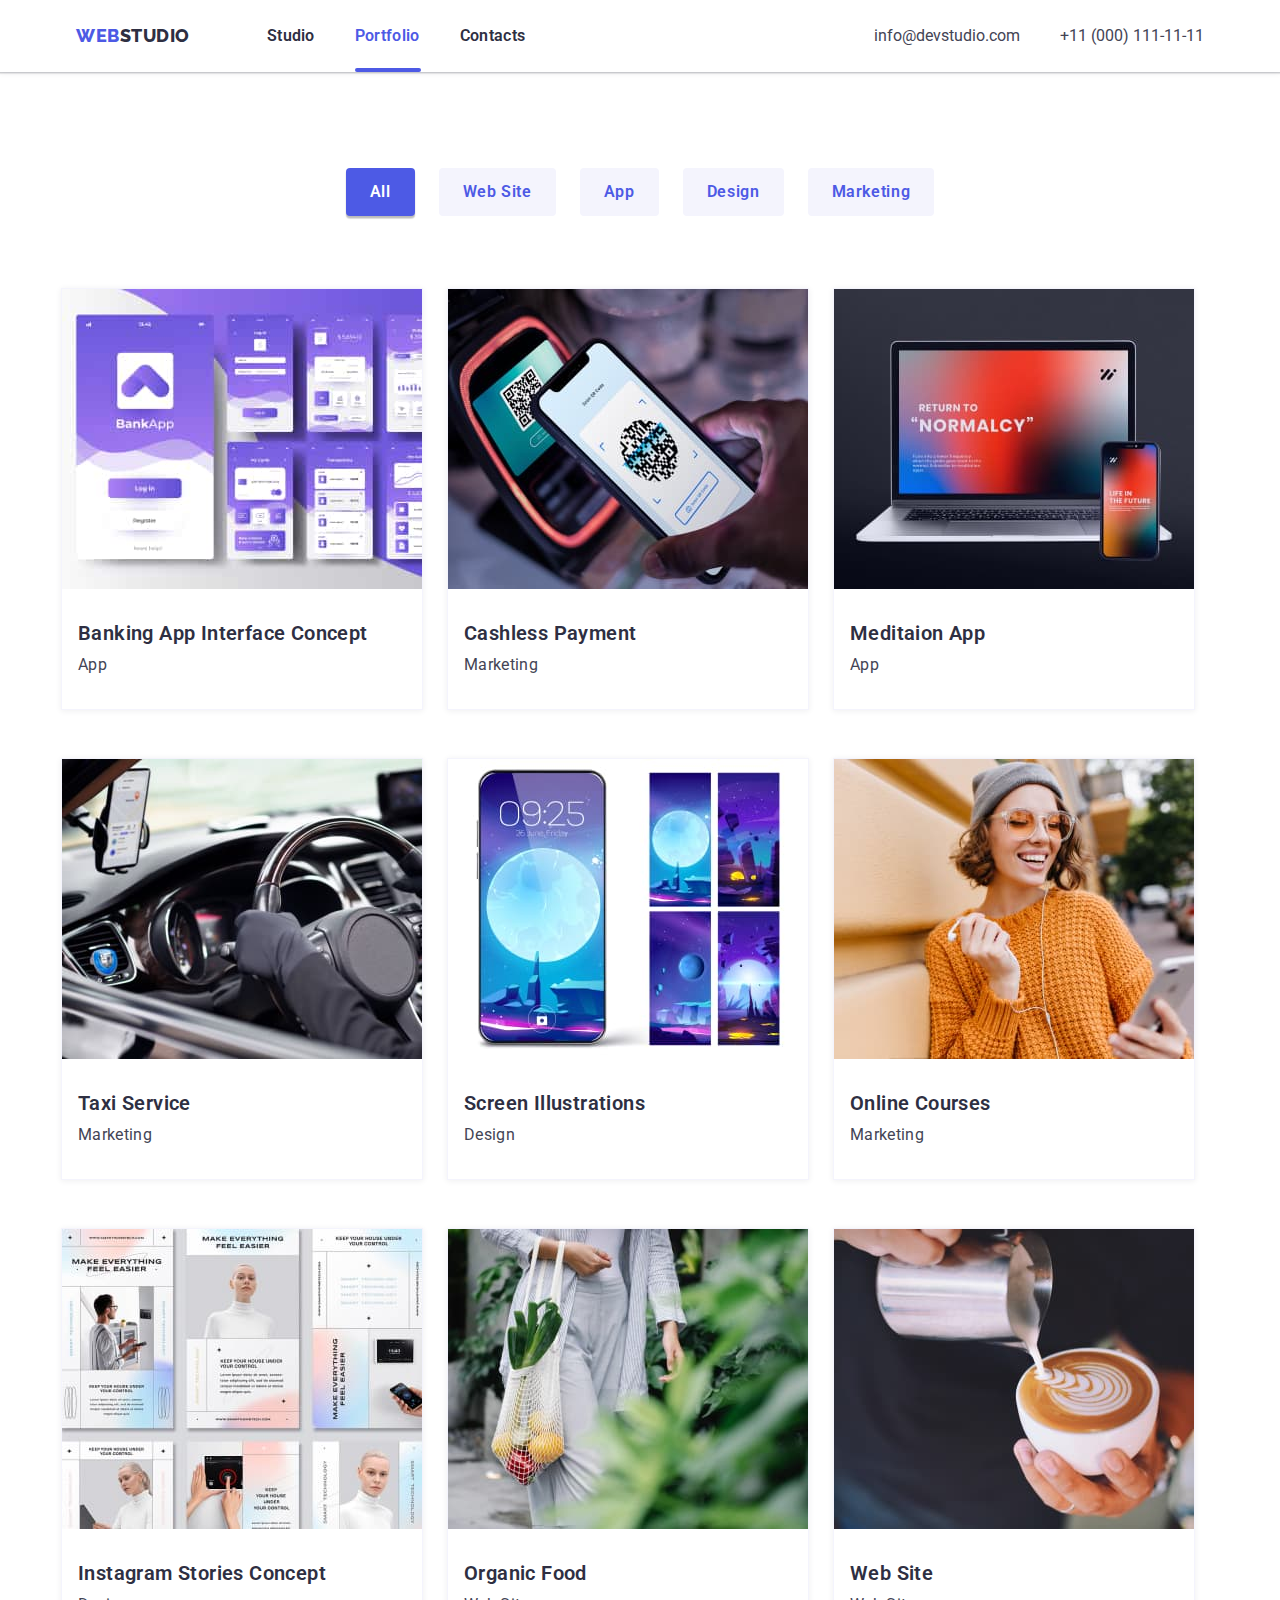
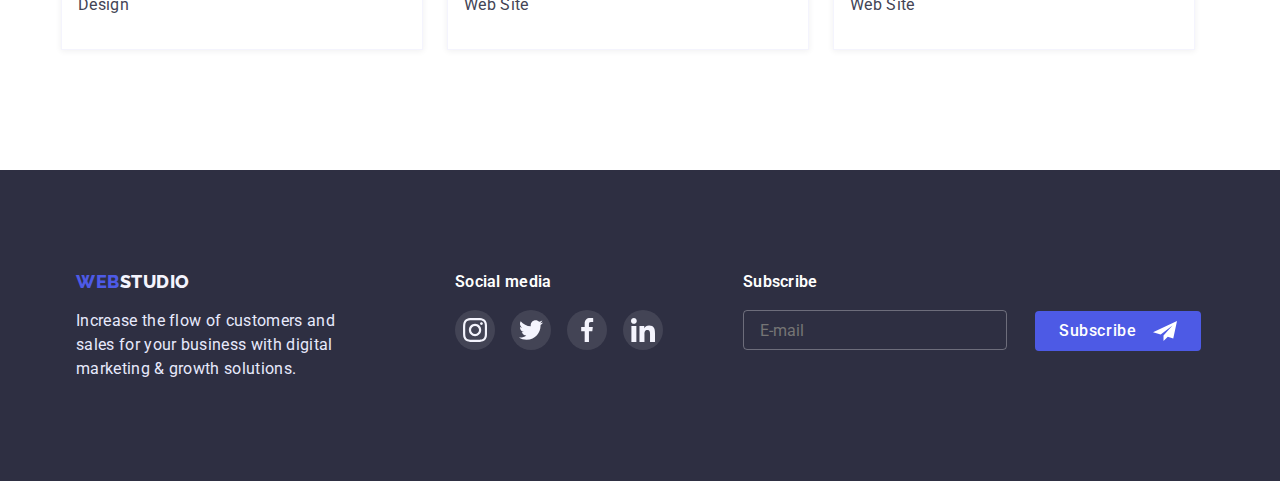
==== portfolio.html @ d57106dc "cloned hw-6" ====
<!DOCTYPE html>
<html lang="en">
    <meta charset="UTF-8">
    <meta http-equiv="X-UA-Compatible" content="IE=edge">
    <meta name="viewport" content="width=device-width, initial-scale=1.0">
    <title>Portfolio</title>
    <link rel="stylesheet" href="https://cdn.jsdelivr.net/npm/modern-normalize@1.1.0/modern-normalize.min.css">
    <link href="https://fonts.googleapis.com/css2?family=Raleway:wght@700&family=Roboto:wght@400;500;700;900&display=swap"
    rel="stylesheet">
    <link rel="stylesheet" href="./styles/styles.css">
</head>
<body>
    <!-- HEADER -->
    <header class="header-box">
        <div class="container page-header-container">
            <!-- logo and sections -->
            <nav class="nav-section">
                <a class="logo" href="./index.html">Web<span class="logo-studio-up">Studio</span></a>
                <ul class="nav-list">
                    <li class="nav-list-item"><a class="nav-list-item-link" href="./index.html">Studio</a></li>
                    <li class="nav-list-item"><a class="nav-list-item-link current underline-portfolio" href="./portfolio.html">Portfolio</a></li>
                    <li class="nav-list-item"><a class="nav-list-item-link" href="#">Contacts</a></li>
                </ul>
            </nav>
            <!-- contacts -->
            <ul class="contact-list">
                <li class="contact-item"><a class="contact-item-link" href="mailto:info@devstudio.com">info@devstudio.com</a></li>
                <li class="contact-item"><a class="contact-item-link" href="tel:+110001111111">+11 (000) 111-11-11</a></li>
            </ul>
        </div>
    </header>

    <main>
        <!-- Examples of photos -->
        <section class="gallery">
            <div class="container gallery-div">
                <h1 class="gallery-title" hidden>Gallery</h1>
                    <ul class="button-filters-list">
                        <li class="button-filters-list-item"><button class="button-filter button-filter-active" type="button">All</button></li>
                        <li class="button-filters-list-item"><button class="button-filter" type="button">Web Site</button></li>
                        <li class="button-filters-list-item"><button class="button-filter" type="button">App</button></li>
                        <li class="button-filters-list-item"><button class="button-filter" type="button">Design</button></li>
                        <li class="button-filters-list-item"><button class="button-filter" type="button">Marketing</button></li>
                    </ul>
                <ul class="gallery-list">
                    <li class="gallery-list-item">
                        <a href="#" class="gallery-list-item-link">
                            <div class="overlay-div">
                                <img src="./images/portfolio/img-1.jpg" width="360" alt="Banking App Interface Concept">
                                <div class="overlay">
                                    <p>
                                        14 Stylish and User-Friendly App Design Concepts · Task Manager App · Calorie Tracker App · Exotic Fruit Ecommerce App ·
                                        Cloud Storage App
                                    </p>
                                </div>
                            </div>
                            <div class="gallery-header-and-text">
                                <h2 class="gallery-list-title">Banking App Interface Concept</h2>
                                <p class="gallery-list-text">App</p>
                            </div>
                        </a>
                    </li>
                    <li class="gallery-list-item">
                        <a href="#" class="gallery-list-item-link">
                            <div class="overlay-div">
                                <img src="./images/portfolio/img-2.jpg" width="360" alt="Cashless Payment">
                                <div class="overlay">>
                                    <p>
                                        14 Stylish and User-Friendly App Design Concepts · Task Manager App · Calorie Tracker App · Exotic Fruit Ecommerce
                                        App ·
                                        Cloud Storage App
                                    </p>
                                </div>
                            </div>
                            <div class="gallery-header-and-text">
                                <h2 class="gallery-list-title">Cashless Payment</h2>
                                <p class="gallery-list-text">Marketing</p>
                            </div>
                        </a>
                    </li>
                    <li class="gallery-list-item">
                        <a href="#" class="gallery-list-item-link">
                            <div class="overlay-div">
                                <img src="./images/portfolio/img-3.jpg" width="360" alt="Meditaion App">
                                <div class="overlay">
                                    <p>
                                        14 Stylish and User-Friendly App Design Concepts · Task Manager App · Calorie Tracker App · Exotic Fruit Ecommerce
                                        App ·
                                        Cloud Storage App
                                    </p>
                                </div>
                            </div>
                            <div class="gallery-header-and-text">
                                <h2 class="gallery-list-title">Meditaion App</h2>
                                <p class="gallery-list-text">App</p>
                            </div>
                        </a>
                    </li>
                    <li class="gallery-list-item">
                        <a href="#" class="gallery-list-item-link">
                            <div class="overlay-div">
                                <img src="./images/portfolio/img-4.jpg" width="360" alt="Taxi Service">
                                <div class="overlay">
                                    <p>
                                        14 Stylish and User-Friendly App Design Concepts · Task Manager App · Calorie Tracker App · Exotic Fruit Ecommerce
                                        App ·
                                        Cloud Storage App
                                    </p>
                                </div>
                            </div>
                            <div class="gallery-header-and-text">
                                <h2 class="gallery-list-title">Taxi Service</h2>
                                <p class="gallery-list-text">Marketing</p>
                            </div>
                        </a>
                    </li>
                    <li class="gallery-list-item">
                        <a href="#" class="gallery-list-item-link">
                            <div class="overlay-div">
                                <img src="./images/portfolio/img-5.jpg" width="360" alt="Screen Illustrations">
                                <div class="overlay">
                                    <p>
                                        14 Stylish and User-Friendly App Design Concepts · Task Manager App · Calorie Tracker App · Exotic Fruit Ecommerce
                                        App ·
                                        Cloud Storage App
                                    </p>
                                </div>
                            </div>
                            <div class="gallery-header-and-text">
                                <h2 class="gallery-list-title">Screen Illustrations</h2>
                                <p class="gallery-list-text">Design</p>
                            </div>
                        </a>
                    </li>
                    <li class="gallery-list-item">
                        <a href="#" class="gallery-list-item-link">
                            <div class="overlay-div">
                                <img src="./images/portfolio/img-6.jpg" width="360" alt="Online Courses">
                                <div class="overlay">
                                    <p>
                                        14 Stylish and User-Friendly App Design Concepts · Task Manager App · Calorie Tracker App · Exotic Fruit Ecommerce
                                        App ·
                                        Cloud Storage App
                                    </p>
                                </div>
                            </div>
                            <div class="gallery-header-and-text">
                                <h2 class="gallery-list-title">Online Courses</h2>
                                <p class="gallery-list-text">Marketing</p>
                            </div>
                        </a>
                    </li>
                    <li class="gallery-list-item">
                        <a href="#" class="gallery-list-item-link">
                            <div class="overlay-div">
                                <img src="./images/portfolio/img-7.jpg" width="360" alt="Instagram Stories Concept">
                                <div class="overlay">
                                    <p>
                                        14 Stylish and User-Friendly App Design Concepts · Task Manager App · Calorie Tracker App · Exotic Fruit Ecommerce
                                        App ·
                                        Cloud Storage App
                                    </p>
                                </div>
                            </div>
                            <div class="gallery-header-and-text">
                                <h2 class="gallery-list-title">Instagram Stories Concept</h2>
                                <p class="gallery-list-text">Design</p>
                            </div>
                        </a>
                    </li>
                    <li class="gallery-list-item">
                        <a href="#" class="gallery-list-item-link">
                            <div class="overlay-div">
                                <img src="./images/portfolio/img-8.jpg" width="360" alt="Organic Food">
                                <div class="overlay">
                                    <p>
                                        14 Stylish and User-Friendly App Design Concepts · Task Manager App · Calorie Tracker App · Exotic Fruit Ecommerce
                                        App ·
                                        Cloud Storage App
                                    </p>
                                </div>
                            </div>
                            <div class="gallery-header-and-text">
                                <h2 class="gallery-list-title">Organic Food</h2>
                                <p class="gallery-list-text">Web Site</p>
                            </div>
                        </a>
                    </li>
                    <li class="gallery-list-item">
                        <a href="#" class="gallery-list-item-link">
                            <div class="overlay-div">
                                <img src="./images/portfolio/img-9.jpg" width="360" height="300" alt="Fresh Coffee">
                                <div class="overlay">
                                    <p>
                                        14 Stylish and User-Friendly App Design Concepts · Task Manager App · Calorie Tracker App · Exotic Fruit Ecommerce
                                        App ·
                                        Cloud Storage App
                                    </p>
                                </div>
                            </div>
                            <div class="gallery-header-and-text">
                                <h2 class="gallery-list-title">Web Site</h2>
                                <p class="gallery-list-text">Web Site</p>
                            </div>
                        </a>
                    </li>
                </ul>
            </div>
        </section>
    </main>

    <!-- FOOTER -->
<footer class="footer">
    <div class="container footer-div">
        <div class="text-and-logo-div">
            <a class="logo" href="./index.html"><span class="logo-web">Web</span><span
                    class="logo-studio-down">Studio</span></a>
            <p class="footer-text">
                Increase the flow of customers and <br>
                sales for your business with digital <br>
                marketing & growth solutions.
            </p>
        </div>
        <div class="soc-media-div">
            <p class="soc-media-p">Social media</p>
            <ul class="soc-media-list">
                <li class="soc-media-list-item">
                    <a href="#" class="social-list-link-footer">
                        <svg class="social-icon-footer" width="24px" height="24px">
                            <use href="./images/svg/sprite-svg.svg#icon-instagram"></use>
                        </svg>
                    </a>
                </li>
                <li class="soc-media-list-item">
                    <a href="#" class="social-list-link-footer">
                        <svg class="social-icon-footer" width="24px" height="24px">
                            <use href="./images/svg/sprite-svg.svg#icon-twitter"></use>
                        </svg>
                    </a>
                </li>
                <li class="soc-media-list-item">
                    <a href="#" class="social-list-link-footer">
                        <svg class="social-icon-footer" width="24px" height="24px">
                            <use href="./images/svg/sprite-svg.svg#icon-facebook"></use>
                        </svg>
                    </a>
                </li>
                <li class="soc-media-list-item">
                    <a href="#" class="social-list-link-footer">
                        <svg class="social-icon-footer" width="24px" height="24px">>
                            <use href="./images/svg/sprite-svg.svg#icon-linkedin"></use>
                        </svg>
                    </a>
                </li>
            </ul>
        </div>
        <form class="subscribe-div">
            <label class="subscribe-label">
                <p class="subscribe-form-input-desc">Subscribe</p>
                <input 
                type="email" 
                class="subscribe-form-input" 
                name="subscribe-email" 
                required
                pattern="[a-z0-9._%+-]+@[a-z0-9.-]+\.[a-z]{2,4}$" 
                placeholder="E-mail">
            </label>
            <button type="submit" class="subscribe-form-submit">Subscribe
                <svg class="subsctibe-icon" width="24px" height="24px">
                    <use href="./images/svg/sprite-svg.svg#icon-subscribe"></use>
                </svg>
            </button>
        </form>
    </div>     
</footer>
<script src="./js/modal.js"></script>
</body>
</html>
---- styles/styles.css ----
/* GENERAL */
:root {
    --primary-brand-color: #4D5AE5;
    --shadow-headings-color: #2E2F42;
    --success-color: #31D0AA;
    --body-text-color: #434455;
    --helper-text-color: #8E8F99;
    --accent-color: #E7E9FC;
    --light-mode-color: #F4F4FD;
    --light-background-color: #FFFFFF;
    --hero-button-click: #404BBF;
    --modal-window-bg: #FCFCFC;
    --transition-dur-and-func: cubic-bezier(0.4, 0, 0.2, 1);
}
body {
    font-family: 'Roboto', sans-serif;
    color: var(--body-text-color);
    margin: 0;
}
                                        /* STYLES RESET */
h1, h2, h3, h4, h5, h6, p{
    margin-top: 0;
    margin-bottom: 0;
}
ul, ol {
    margin-top: 0;
    margin-bottom: 0;
    margin-left: 0;
    padding-inline-start: 0;
}
img{
    display:block;
    max-width: 100%;
}
button{
    cursor:pointer;
}
.container {
    width: 1158px;
    margin-left: auto;
    margin-right: auto;
    padding-left: 15px;
    padding-right: 15px;
}
                                            /* HEADER */
.logo, .nav-list-item-link, .contact-item-link {
    text-decoration: none;
}
.logo{
    font-family: 'Raleway', sans-serif;
    font-weight: 800;
    font-size: 18px;
    line-height: 1.3;
    letter-spacing: 0.03em;
    text-transform: uppercase;
    color: var(--primary-brand-color);
    margin-right: 77px;
    text-decoration: none;
    margin-right: 77px;
    }
.logo-studio-up {
    font-family: 'Raleway', sans-serif;
    font-weight: 800;
    font-size: 18px;
    line-height: 1.3;
    letter-spacing: 0.03em;
    color: var(--shadow-headings-color);
}
.nav-list-item-link {
    font-weight: 600;
    font-size: 16px;
    line-height: 1.5;
    letter-spacing: 0.02em;
    color: var(--shadow-headings-color);

    position: relative;

    transition: color 250ms var(--transition-dur-and-func);
}
.contact-item-link {
    font-size: 16px;
    line-height: 1.5;
    color: var(--body-text-color);
    text-decoration: none;

    transition: color 250ms var(--transition-dur-and-func);
}
.nav-list, .contact-list, .button-filters-list, .gallery-list, .principles-section-list, .what-we-are-doing-list, .our-team-list {
    list-style: none;
}
.nav-list-item-link:hover, 
.nav-list-item-link:active, 
.nav-list-item-link:focus,
.contact-item-link:hover,
.contact-item-link:visited {
    color: var(--primary-brand-color);
}
.page-header-container {
    display: flex;
    align-items: center;
}
.header-box {
    box-shadow: 0px 2px 1px rgba(46, 47, 66, 0.08), 0px 1px 1px rgba(46, 47, 66, 0.16), 0px 1px 6px rgba(46, 47, 66, 0.08);
}
.nav-section,.nav-list,.contact-list {
    display: flex;
    align-items: center;
}
.contact-list {
    margin-left: auto;
}
.nav-list-item:not(:last-child),
.contact-item:not(:last-child) {
    margin-right: 40px;
}
.nav-list-item-link, .contact-item-link {
    display: block;
    padding-top: 24px;
    padding-bottom: 24px;
}
.current{
    color: var(--primary-brand-color);
}
.underline-portfolio::after{
    content: '';
    display: block;
    width: 66px;
    height: 4px;
    border-radius: 2px;
    background-color: var(--primary-brand-color); 
    
    bottom: 0;
    left: 0;
    position: absolute;
}
.underline-studio::after{
    content: '';
    display: block;
    width: 48px;
    height: 4px;
    border-radius: 2px;
    background-color: var(--primary-brand-color); 
    
    position: absolute;
    bottom: 0;
    left: 0;
}

                                        /* BUTTON-FILTERS */
.button-filter {
    font-family: inherit;
    font-weight: 600;
    font-size: 16px;
    line-height: 1.5;
    letter-spacing: 0.04em;
    color: var(--primary-brand-color);
    background-color: var(--light-mode-color);
    border: none;
    border-radius: 4px;
    padding: 12px 24px;

    transition: background-color 250ms var(--transition-dur-and-func), color 250ms var(--transition-dur-and-func), 
    border 250ms var(--transition-dur-and-func), box-shadow 250ms var(--transition-dur-and-func);
}
.button-filter:hover, .button-filter:focus, .button-filter-active {
    background-color: var(--primary-brand-color);
    color: var(--light-background-color);
    border: none;
    box-shadow: 0px 3px 1px rgba(0, 0, 0, 0.1), 0px 2px 1px rgba(0, 0, 0, 0.08), 0px 2px 2px rgba(0, 0, 0, 0.12);
}
.hero-button:hover,
.subscribe-form-submit:hover {
    background: var(--primary-brand-color);
    box-shadow: 0px 1px 6px rgba(46, 47, 66, 0.08), 0px 1px 1px rgba(46, 47, 66, 0.16), 0px 2px 1px rgba(46, 47, 66, 0.08);
}
.hero-button:active,
.subscribe-form-submit:active {
    background: var(--hero-button-click);
    box-shadow: 0px 4px 4px rgba(0, 0, 0, 0.15);

}
.hero-button{
    font-family: inherit;
    padding: 16px 32px;
    background: var(--primary-brand-color);
    box-shadow: 0px 4px 4px rgba(0, 0, 0, 0.15);
    border-radius: 4px;
    border: none;

    font-weight: 600;
    font-size: 16px;
    line-height: 1.18;
    letter-spacing: 0.04em;
    color: var(--light-background-color);
    transition: box-shadow 250ms var(--transition-dur-and-func), background-color 250ms var(--transition-dur-and-func);
   }
                                            /* HERO */
.hero-section-title {    
    font-weight: 600;
    font-size: 56px;
    line-height: 1.07;
    letter-spacing: 0.02em;
    color: var(--light-background-color);
    margin-bottom: 48px;
}
.hero-section{
    height: 603px;
    text-align: center;
    padding-top: 192px;
    padding-bottom: 192px;
 }
 .background{
    margin-left: auto;
    margin-right: auto;
    height: 600px;
    max-width: 1440px;
    background-image: linear-gradient(rgba(46, 47, 66, 0.7),rgba(46, 47, 66, 0.7)), url("../images/hero/hero.jpg");
    background-repeat: no-repeat;
    background-position: center;
    background-size: contain;
 }
.hero-section-div{
    display: flex;
    flex-direction: column;
    align-items: center;
    justify-items: center;
}

                                            /* PRINCIPLES */
.principles-section-list-item-header {
    font-weight: 600;
    font-size: 20px;
    line-height: 1.2;
    letter-spacing: 0.02em;
    color: var(--shadow-headings-color);
}
.principles-section-list-item-text {
    font-size: 16px;
    line-height: 1.5;
    letter-spacing: 0.02em;
    color: var(--body-text-color);
}
.principles-section-list{
    display: flex;
}
.principles-section-list-item{
    width: calc((100% - 24px * 3) / 4);
}
.principles-section-list-item:not(:last-child){
    margin-right: 24px;
}
.principles{
    padding-top: 120px;
    padding-bottom: 120px;
}
.principles-section-list-item-header{
    margin: 8px 0px;
}
.principle-icon-div{
    height: 112px;
    display: flex;
    justify-content: center;
    align-items: center;
    background-color: var(--light-mode-color);
    border-radius: 4px;
}
                                        /* WHAT WE ARE DOING */
.what-we-are-doing-header, .our-team-header, .customers-header {
    font-weight: 600;
    font-size: 36px;
    line-height: 1.1;
    letter-spacing: 0.02em;
    color: var(--shadow-headings-color);
    margin-bottom: 72px;
    text-align: center;
}
.what-we-are-doing{
    padding-bottom: 120px;
}
.what-we-are-doing-div {
    display: flex;
    flex-direction: column;
    align-items: center;
    justify-items: center;
}
.what-we-are-doing-list{
    display: flex;
}
.img-doing-item:not(:last-child){
    margin-right: 24px;
}
.img-doing-item{
    width: calc((100% - 24px * 2) / 3);
}
                                                /* OUR TEAM */
.our-team-list-item-header{
    font-weight: 600;
    font-size: 20px;
    line-height: 1.2;
    letter-spacing: 0.02em;
    color: var(--shadow-headings-color);
    text-align: center;
}
.our-team-list-item-text{
    font-size: 16px;
    line-height: 1.5;
    letter-spacing: 0.02em;
    color: var(--body-text-color);
}
.our-team{
    background-color: var(--light-mode-color);
    padding-top: 120px;
    padding-bottom: 120px;
}
.our-team-list-item{
    background-color: var(--light-background-color);
    box-shadow: 0px 1px 6px rgba(46, 47, 66, 0.08), 0px 1px 1px rgba(46, 47, 66, 0.16), 0px 2px 1px rgba(46, 47, 66, 0.08);
    border-radius: 0px 0px 4px 4px;
}
.our-team-list-item{
    width: calc((100% - 24px * 3) / 4);
}

.our-team-list-item-header-and-text{
    padding: 32px 16px;
}

.our-team-list-item:not(:last-child){
    margin-right: 24px;
}
.our-team-header{
    text-align: center;
}
.our-team-list{
    display: flex;
    align-items: center;
    justify-items: center;
}
.our-team-list-item-text{
    margin-top: 8px;
    text-align: center;
}
.social-media-list{
    margin-top: 8px;
    display: flex;
    list-style-type:none;
}
.social-list-link{
   text-decoration:none;
   
}
.social-media-list-item:not(:last-child){
    margin-right: 24px;
}
.social-list-link{
    display: flex;
    justify-content: center;
    align-items: center;
    width: 40px;
    height: 40px;
    border-radius: 50%;
    background-color: var(--primary-brand-color);
}
.social-icon{
    fill: var(--light-mode-color);
}

                                        /* GALLERY */
.gallery-list-title{
    font-weight: 600;
    font-size: 20px;
    line-height: 1.2;
    letter-spacing: 0.02em;
    color: var(--shadow-headings-color);
}
.gallery-title{
    text-align: center;
}
.gallery-list-text{
    font-size: 16px;
    line-height: 1.5;
    letter-spacing: 0.02em;
    color: var(--body-text-color);
    margin-top: 8px;
}
.button-filters-list{
    display: flex;
    justify-content:center;
    margin-bottom: 72px;
}
.button-filters-list-item:not(:last-child){
    margin-right: 24px;
}
.gallery-list-item{
    margin-bottom: 48px;
    margin-right: 24px;
    border: 0.5px solid var(--light-mode-color);
    box-shadow: 0px 1px 6px rgba(46, 47, 66, 0.08);

    transition: border 250ms var(--transition-dur-and-func), box-shadow 250ms var(--transition-dur-and-func),
     transform 250ms var(--transition-dur-and-func);
}
.gallery-list-item:hover, .gallery-list-item-link:hover, .gallery-list-item:focus {
    border: 0.5px solid var(--light-mode-color);
    box-shadow: 0px 1px 6px rgba(46, 47, 66, 0.08), 0px 1px 1px rgba(46, 47, 66, 0.16), 0px 2px 1px rgba(46, 47, 66, 0.08);
}
.gallery-list-item-link:hover .overlay{
    transform: translate(0, 0);
}
.gallery{
    padding-top: 96px;
    padding-bottom: 120px;
}
.gallery-div{
    padding-left: 0;
    padding-right: 0;
}

.gallery-list{
    display: flex;
    flex-wrap: wrap;    
    margin-right: -24px;
    margin-bottom: -48px;
}
.gallery-header-and-text{
    padding: 32px 16px;
}
.overlay-div{
    position: relative;
    overflow: hidden;
}
.overlay{
    font-size: 16px;
    line-height: 1.5;
    letter-spacing: 0.02em;

    color: var(--light-mode-color);
    background-color: var(--primary-brand-color);

    padding-top: 40px;
    padding-left: 32px;
    padding-right: 32px;
    width: 100%;
    height: 100%;

    position: absolute;
    left: 0;
    top: 0;

    overflow: auto;
    transform: translate(0, 100%);

    transition: transform 250ms var(--transition-dur-and-func);
}
.gallery-list-item-link{
    text-decoration: none;
}
                                    /* CUSTOMERS */
.customers-list{
    list-style-type: none;
    display: flex;
}
.customers-section{
    padding: 120px 0px;
}
.customers-list-link{
    display: flex;
    height: 88px;
    justify-content: center;
    align-items: center;
    border-radius: 4px; 
    border: 1px solid var(--helper-text-color);
    border-radius: 4px;

    transition: border 250ms var(--transition-dur-and-func);
}
.customers-list-item:not(:last-child){
    margin-right: 24px;
}
.customers-list-item{
    width: calc((100% - 120px) / 6);
}

.customers-list-link:hover>.customers-icon, .customers-list-link:focus>.customers-icon{
    fill: var(--primary-brand-color);
}
.customers-list-link:hover, .customers-list-link:focus{
    border: 1px solid var(--primary-brand-color);
}
.customers-icon{
    fill: var(--helper-text-color);
    width: 104px;
    height: 56px;
    /* padding: 16px 32px; */

    transition: fill 250ms var(--transition-dur-and-func)
}
                                        /* FOOTER */
.footer-text {
    font-size: 16px;
    line-height: 24px;
    letter-spacing: 0.02em;
    color: var(--accent-color);
    margin-top: 16px;
}
.footer {
    background-color: var(--shadow-headings-color);
    padding-top: 100px;
    padding-bottom: 100px;
}
.footer-div{
    display: flex;
}
.text-and-logo-div{
    margin-right: 120px;
}
.logo-studio-down{
    font-family: 'Raleway', sans-serif;
    font-weight: 800;
    font-size: 18px;
    line-height: 1.3;
    letter-spacing: 0.03em;
    color: var(--light-mode-color);
}
.soc-media-list{
    list-style-type: none;
    display: flex;
}
.soc-media-p{
    font-weight: 600;
    font-size: 16px;
    line-height: 1.5;
    letter-spacing: 0.02em;
    color: var(--light-background-color);
    margin-bottom: 16px;
}
.soc-media-list-item:not(:last-child){
    margin-right: 16px;
}
.social-icon-footer{
    fill: var(--light-mode-color);
}
.social-list-link-footer{
    display: flex;
    justify-content: center;
    align-items: center;
    width: 40px;
    height: 40px;
    border-radius: 50%;
    background: rgba(255, 255, 255, 0.1);

    transition: background-color 250ms var(--transition-dur-and-func);
}
.social-list-link-footer:hover, 
.social-list-link-footer:focus{
    background-color: var(--success-color);
}


                                    /* MODAL WINDOW */
.backdrop{
    position: fixed;
    z-index: 100;
    top: 0;
    left: 0;
    width: 100%;
    height: 100%;
    background-color: rgba(46, 47, 66, 0.4);

    transition: opacity 250ms var(--transition-dur-and-func), visibility 250ms var(--transition-dur-and-func);
}
.modal-window{
    width: 408px;
    height: 576px;
    background-color: var(--modal-window-bg);
    
    position: absolute;
    top: 50%;
    left: 50%;
    transform: translate(-50%,-50%);

    box-shadow: 0px 1px 1px rgba(0, 0, 0, 0.14), 0px 1px 3px rgba(0, 0, 0, 0.12), 0px 2px 1px rgba(0, 0, 0, 0.2);
    border-radius: 4px;

    padding: 70px 24px 24px 24px;
}
.modal-window-close-icon{
    width: 8px;
    height: 8px;
}
.modal-close-btn{
    background-color: var(--accent-color);
    border: 1px solid rgba(0, 0, 0, 0.1);
    width: 24px;
    height: 24px;
    padding: 0;
    border-radius: 50%;

    display: flex;
    justify-content: center;
    align-items: center;

    position: absolute;
    top: 24px;
    right: 24px;

    transition: fill 250ms var(--transition-dur-and-func),
                background-color 250ms var(--transition-dur-and-func);
}
.modal-close-btn:hover, .modal-close-btn:focus{
    fill: var(--light-background-color);
    background-color: var(--hero-button-click);
}
.backdrop.is-hidden{
    opacity: 0;
    visibility: hidden;
    pointer-events: none;
}
.modal-form {
    display: flex;
    flex-direction: column;
}
.modal-form-input {
    width: 100%;
    height: 40px;
    border: 1px solid rgba(33, 33, 33, 0.2);
    border-radius: 4px;
    background-color: var(--modal-window-bg);
    padding-left: 38px;

    transition: border-color 250ms var(--transition-dur-and-func);
}
.modal-form-input-decs {
    display: block;
    font-size: 12px;
    line-height: 1.33;
    letter-spacing: 0.04em;
    color: var(--helper-text-color);
    margin-bottom: 4px;
}

.modal-form-field {
    margin-bottom: 8px;
}

.modal-form-input-icon {
    display: block;
    width: 18px;
    height: 18px;

    transition: fill 250ms var(--transition-dur-and-func);

    position: absolute;
    top: 50%;
    left: 0;
    transform: translate(0, -50%);
    left: 16px;

    fill: var(--shadow-headings-color);
}

.modal-form-input-wrapper {
    position: relative;
    display: block;
}

.modal-form-input:focus,
.modal-form-message:focus,
.subscribe-form-input:focus {
    border-color: var(--primary-brand-color);
    outline: none;
}

.modal-form-input:focus+.modal-form-input-icon {
    fill: var(--primary-brand-color);
}

.modal-form-message {
    resize: none;
    width: 100%;
    height: 120px;
    padding: 8px 16px;
    border-radius: 4px;
    background-color: var(--modal-window-bg);

    transition: border-color 250ms var(--transition-dur-and-func);


    font-size: 12px;
    line-height: 1.33;
    letter-spacing: 0.04em;

    border: 1px solid rgba(33, 33, 33, 0.2);
}

.modal-form-message::placeholder {
    color: rgba(117, 117, 117, 0.5);
}

.modal-form-check-desc::before {
    display: block;
    content: '';
    height: 16px;
    width: 16px;
    border: 1.25px solid var(--shadow-headings-color);
    border-radius: 2px;
    cursor: pointer;
    margin-right: 8px;

    transition: background-color 250ms var(--transition-dur-and-func),
        border 250ms var(--transition-dur-and-func);
}

.modal-form-check:checked+.modal-form-check-desc::before {
    background-image: url("../images/svg/checkbox.svg");
    background-color: var(--hero-button-click);
    border: none;
    background-repeat: no-repeat;
    background-position: center;
}

.modal-form-check:focus+.modal-form-check-desc::before {
    border-color: var(--primary-brand-color);
    outline: none;
}

.visually-hidden {
    position: absolute;
    width: 1px;
    height: 1px;
    margin: -1px;
    padding: 0;
    overflow: hidden;
    border: 0;
    clip: rect(0 0 0 0);
}

.modal-form-check-desc {
    display: flex;
    align-items: center;
    font-size: 12px;
    line-height: 1.33;
    letter-spacing: 0.04em;
    margin-bottom: 24px;
}

.modal-form-submit {
    font-family: inherit;
    padding: 16px 32px;
    background: var(--primary-brand-color);
    box-shadow: 0px 4px 4px rgba(0, 0, 0, 0.15);
    border-radius: 4px;
    border: none;

    font-weight: 600;
    font-size: 16px;
    line-height: 1.18;
    letter-spacing: 0.04em;
    color: var(--light-background-color);
    align-self: center;
    transition: box-shadow 250ms var(--transition-dur-and-func), 
                background-color 250ms var(--transition-dur-and-func);
}

.modal-form-submit:hover,
.subscribe-form-submit:hover {
    background: var(--primary-brand-color);
    box-shadow: 0px 1px 6px rgba(46, 47, 66, 0.08), 0px 1px 1px rgba(46, 47, 66, 0.16), 0px 2px 1px rgba(46, 47, 66, 0.08);
}

.modal-form-submit:active,
.subscribe-form-submit:active {
    background: var(--hero-button-click);
    box-shadow: 0px 4px 4px rgba(0, 0, 0, 0.15);
}

.modal-form-text {
    font-weight: 500;
    font-size: 16px;
    line-height: 1.5;

    text-align: center;
    letter-spacing: 0.02em;
    color: var(--shadow-headings-color);

    margin-bottom: 16px;
}

.soc-media-div {
    margin-right: 80px;
}

.subscribe-form-input-desc {
    font-weight: 600;
    font-size: 16px;
    line-height: 1.5;
    letter-spacing: 0.02em;
    color: var(--light-background-color);
    margin-bottom: 16px;
}

.subscribe-form-input {
    height: 40px;
    width: 264px;
    background-color: transparent;
    padding-left: 16px;
    margin-right: 24px;

    border: 1px solid rgba(255, 255, 255, 0.3);
    border-radius: 4px;

    transition: border-color 250ms var(--transition-dur-and-func);
}

.subscribe-form-submit {
    font-family: inherit;
    padding: 8px 24px;

    background: var(--primary-brand-color);
    border-radius: 4px;
    border: none;

    font-weight: 500;
    font-size: 16px;
    line-height: 1.5;
    letter-spacing: 0.04em;

    color: var(--light-background-color);

    align-self: center;
    height: 40px;

    display: inline-flex;
    justify-content: center;
    align-items: center;
    right: 0;

    transition: box-shadow 250ms var(--transition-dur-and-func), 
                background-color 250ms var(--transition-dur-and-func);

} 
.subsctibe-icon{
   margin-left: 16px;
}
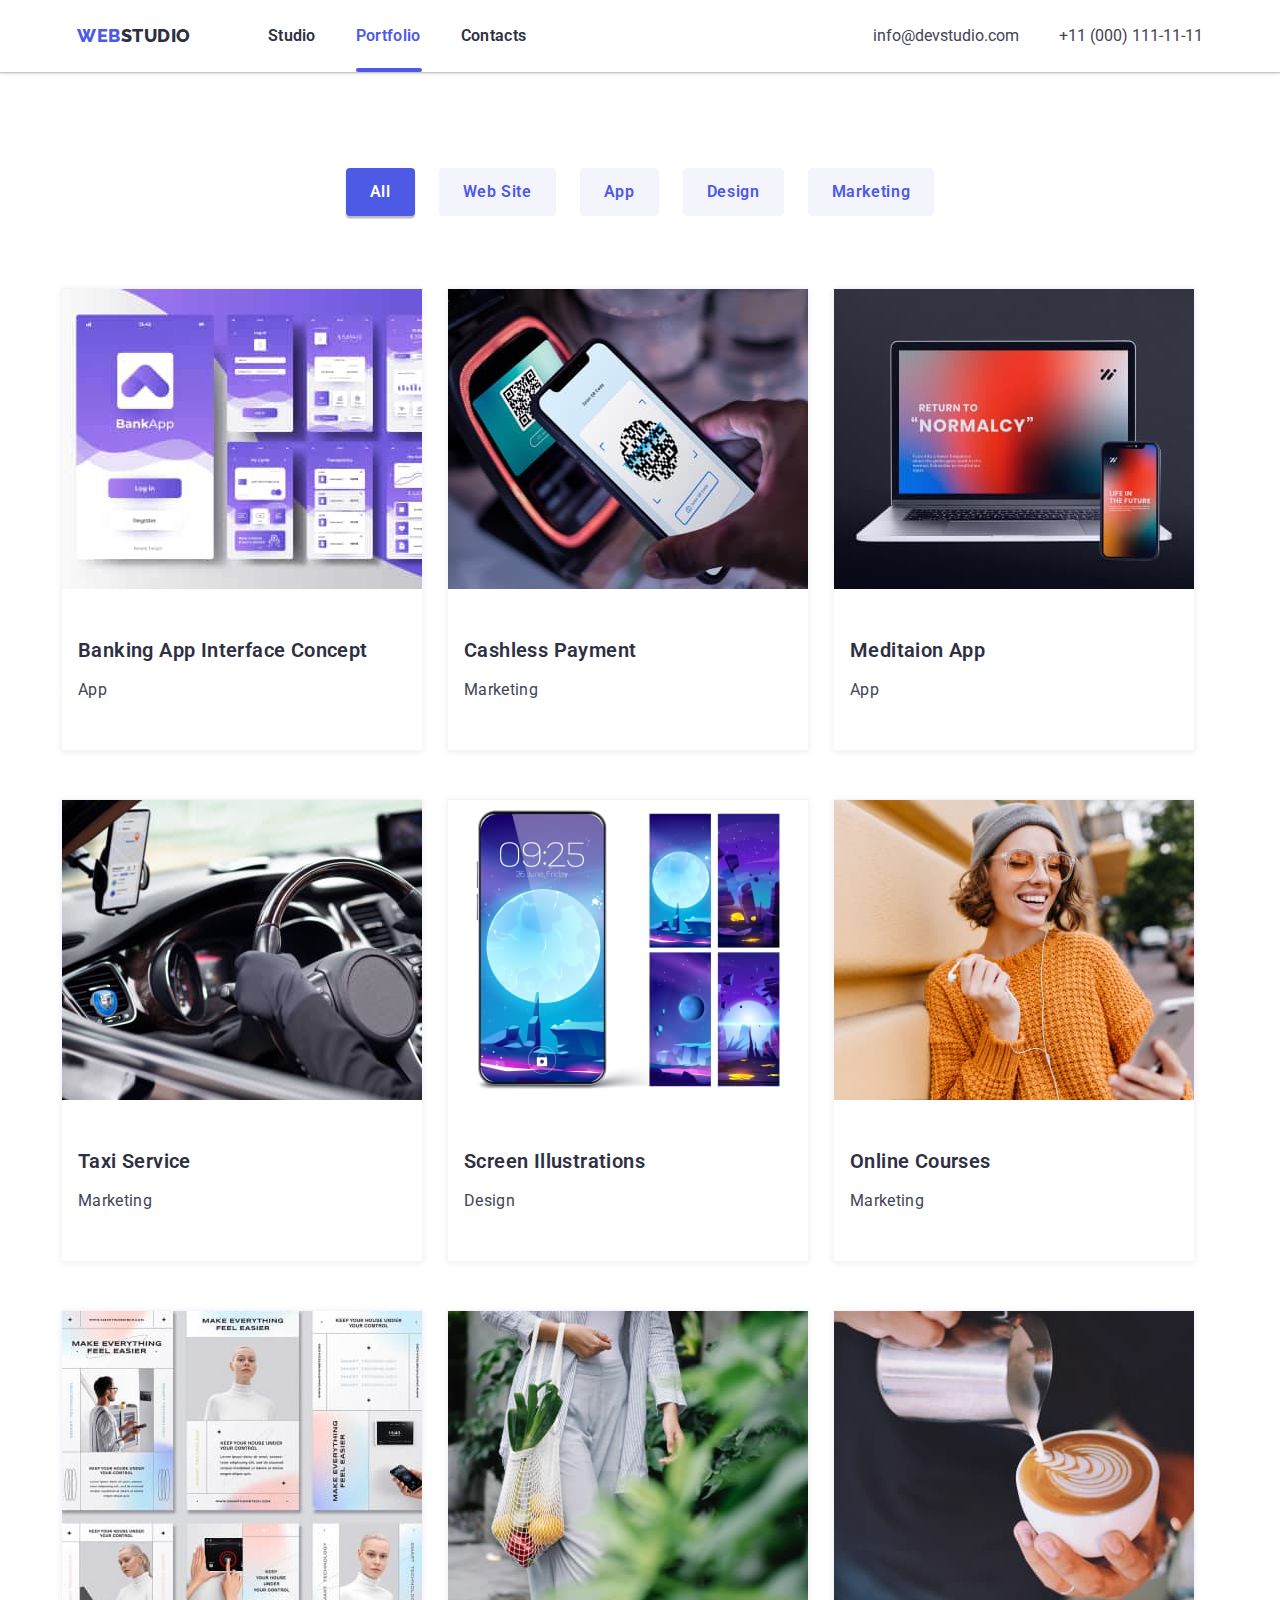
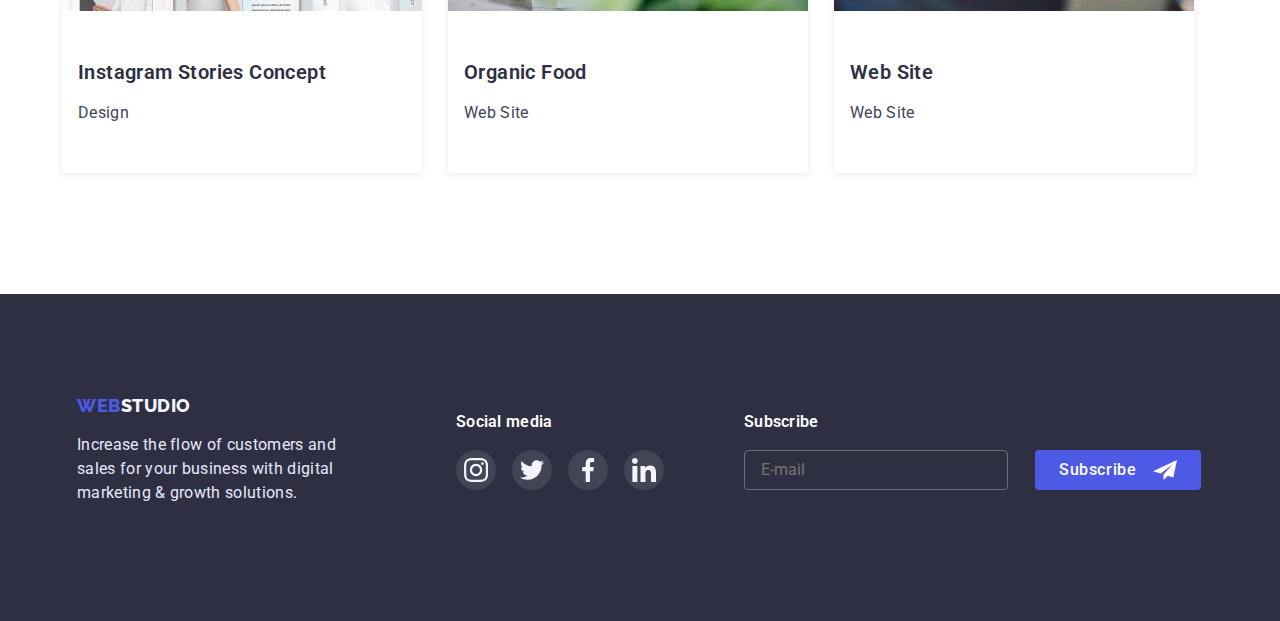
==== commit a08c6432: "remarks" ====
--- a/portfolio.html
+++ b/portfolio.html
@@ -223,7 +223,7 @@
         </div>
         <div class="soc-media-div">
             <p class="soc-media-p">Social media</p>
-            <ul class="soc-media-list">
+            <ul class="soc-media-list soc-media-list-desktop">
                 <li class="soc-media-list-item">
                     <a href="#" class="social-list-link-footer">
                         <svg class="social-icon-footer" width="24px" height="24px">
--- a/styles/styles.css
+++ b/styles/styles.css
@@ -16,7 +16,7 @@
     font-family: 'Roboto', sans-serif;
     color: var(--body-text-color);
     margin: 0;
-}
+} */
                                         /* STYLES RESET */
 h1, h2, h3, h4, h5, h6, p{
     margin-top: 0;
@@ -27,6 +27,7 @@
     margin-bottom: 0;
     margin-left: 0;
     padding-inline-start: 0;
+    list-style-type: none;
 }
 img{
     display:block;
@@ -35,12 +36,1836 @@
 button{
     cursor:pointer;
 }
+
+/* ДЛЯ МОБІЛЬНИХ */
 .container {
-    width: 1158px;
+    width: 428px;
+    padding-left: 16px;
+    padding-right: 16px;
     margin-left: auto;
     margin-right: auto;
-    padding-left: 15px;
-    padding-right: 15px;
+}
+@media screen and (min-width: 428px) and (max-width: 767px) {
+    .container {
+    width: 428px;
+}
+}
+/* ДЛЯ ПЛАНШЕТІВ */
+@media screen and (min-width: 768px) {
+    .container {
+    width: 768px;
+    padding-left: 16px;
+    padding-right: 16px;
+    margin-left: auto;
+    margin-right: auto;6
+    }
+}
+/* ДЛЯ ДЕСКТОПІВ */
+@media screen and (min-width: 1200px) {
+    .container {
+        width: 1158px;
+    }
+}
+.icon-burger{
+    width: 32px;
+    height: 22px;
+    fill: var(--shadow-headings-color);
+}
+
+
+
+/* MOBILE FIRST */
+
+@media screen and (max-width: 767px) {
+
+/* HEADER */
+.logo,
+.nav-list-item-link,
+.contact-item-link {
+    text-decoration: none;
+}
+
+.logo {
+    font-family: 'Raleway', sans-serif;
+    font-weight: 800;
+    font-size: 18px;
+    line-height: 1.3;
+    letter-spacing: 0.03em;
+    text-transform: uppercase;
+    color: var(--primary-brand-color);
+    margin-right: 77px;
+    text-decoration: none;
+    margin-right: 77px;
+}
+
+.logo-studio-up {
+    font-family: 'Raleway', sans-serif;
+    font-weight: 800;
+    font-size: 18px;
+    line-height: 1.3;
+    letter-spacing: 0.03em;
+    color: var(--shadow-headings-color);
+}
+
+.nav-list,
+.contact-list {
+    display: none;
+
+}
+
+.page-header-container {
+    display: flex;
+    align-items: center;
+    justify-content: space-between;
+
+    padding-top: 24px;
+    padding-bottom: 24px;
+}
+
+.icon-burger-btn {
+    background-color: transparent;
+    border: none;
+    padding: 0;
+    line-height: 0px;
+}
+
+.mobile-menu {
+    position: fixed;
+    width: 100%;
+    height: 100%;
+    background-color: var(--light-background-color);
+    top: 0;
+    left: 0;
+    z-index: 1000;
+
+    transform: opacity 250ms var(--transition-dur-and-func),
+        visibility 250ms var(--transition-dur-and-func);
+
+    opacity: 0;
+    visibility: hidden;
+    pointer-events: none;
+    overflow-y: scroll;
+}
+
+.mobile-menu.is-open {
+    opacity: 1;
+    visibility: visible;
+    pointer-events: auto;
+}
+
+.mobile-menu-close-btn {
+    background-color: var(--accent-color);
+    border: 1px solid rgba(0, 0, 0, 0.1);
+    width: 24px;
+    height: 24px;
+    padding: 0;
+    border-radius: 50%;
+
+    display: flex;
+    justify-content: center;
+    align-items: center;
+
+    position: absolute;
+    top: 40px;
+    right: 15px;
+
+    transition: fill 250ms var(--transition-dur-and-func),
+        background-color 250ms var(--transition-dur-and-func);
+}
+
+.mobile-menu-close-icon {
+    width: 8px;
+    height: 8px;
+}
+
+.mobile-menu-close-btn:hover,
+.mobile-menu-close-btn:focus {
+    fill: var(--light-background-color);
+    background-color: var(--hero-button-click);
+}
+
+.mobile-menu-container {
+    position: relative;
+    padding-top: 80px;
+    padding-left: 40px;
+    padding-bottom: 40px;
+}
+
+.nav-list-mobile {
+    list-style-type: none;
+    margin-top: 0;
+    margin-bottom: 284px;
+    margin-left: 0;
+    padding-inline-start: 0;
+    list-style-type: none;
+}
+
+.nav-list-item-mobile:not(:last-child) {
+    margin-bottom: 40px;
+}
+
+.nav-list-item-mobile-link {
+    font-weight: 700;
+    font-size: 16px;
+    line-height: 1.11;
+    letter-spacing: 0.02em;
+    color: var(--shadow-headings-color);
+    text-decoration: none;
+
+    transition: color 250ms var(--transition-dur-and-func);
+}
+
+.nav-list-item-mobile-link:hover,
+.nav-list-item-mobile-link:active,
+.nav-list-item-mobile-link:focus,
+.contact-item-mobile-phone-link:hover,
+.contact-item--mobile-phone-link:visited,
+.contact-item-mobile-email-link:hover,
+.contact-item--mobile-email-link:visited {
+    color: var(--primary-brand-color);
+}
+
+.contact-item-mobile-phone-link {
+    font-weight: 600;
+    font-size: 36px;
+    line-height: 1.11;
+    text-decoration: none;
+    letter-spacing: 0.02em;
+    color: var(--body-text-color);
+
+    transition: color 250ms var(--transition-dur-and-func);
+}
+
+.contact-item-mobile {
+    transition: color 250ms var(--transition-dur-and-func);
+}
+
+.contact-item-mobile:not(:last-child) {
+    margin-bottom: 40px;
+}
+
+.contact-item-mobile:hover,
+.contact-item-mobile:focus {
+    color: var(--primary-brand-color);
+}
+
+.contact-item-mobile-email-link {
+    font-weight: 500;
+    font-size: 20px;
+    line-height: 1.2;
+    letter-spacing: 0.02em;
+    text-decoration: none;
+    color: var(--body-text-color);
+
+    transition: color 250ms var(--transition-dur-and-func);
+}
+
+.social-list-link-mobile {
+    display: flex;
+    justify-content: center;
+    align-items: center;
+    width: 40px;
+    height: 40px;
+    border-radius: 50%;
+    background: var(--primary-brand-color);
+}
+
+.social-icon-mobile {
+    fill: var(--light-background-color);
+}
+
+.soc-media-list {
+    margin-top: 48px;
+    display: flex;
+}
+
+.soc-media-list-item-mobile:not(:last-child) {
+    margin-right: 56px;
+}
+
+/* HERO */
+ .background {
+     margin-left: auto;
+     margin-right: auto;
+     height: 432px;
+     max-width: 428px;
+     background-image: linear-gradient(rgba(46, 47, 66, 0.7), rgba(46, 47, 66, 0.7)), url("../images/hero/mobile/hero-mobile@1x.jpg");
+     background-repeat: no-repeat;
+     background-position: center;
+     background-size: cover;
+ }  
+
+@media screen and (min-device-pixel-ration:2) and (max-width: 767px),
+screen and (min-resolution: 192dpi) and (max-width: 767px),
+screen and (min-resolution: 2dppx) and (max-width: 767px) {
+    .background {
+        background-image: linear-gradient(rgba(46, 47, 66, 0.7), rgba(46, 47, 66, 0.7)), url("../images/hero/mobile/hero-mobile@2x.jpg");
+    }
+}
+.hero-section-title{
+    font-weight: 700;
+    font-size: 36px;
+    line-height: 1.11;
+    letter-spacing: 0.02em;
+    color: var(--light-background-color);
+    margin-bottom: ;
+
+}
+.hero-section-div {
+    display: flex;
+    flex-direction: column;
+    align-items: center;
+    justify-items: center;
+}
+
+.hero-button:hover,
+.subscribe-form-submit:hover {
+    background: var(--primary-brand-color);
+    box-shadow: 0px 1px 6px rgba(46, 47, 66, 0.08), 0px 1px 1px rgba(46, 47, 66, 0.16), 0px 2px 1px rgba(46, 47, 66, 0.08);
+}
+
+.hero-button:active,
+.subscribe-form-submit:active {
+    background: var(--hero-button-click);
+    box-shadow: 0px 4px 4px rgba(0, 0, 0, 0.15);
+}
+.hero-button {
+    font-family: inherit;
+    padding: 16px 32px;
+    background: var(--primary-brand-color);
+    box-shadow: 0px 4px 4px rgba(0, 0, 0, 0.15);
+    border-radius: 4px;
+    border: none;
+
+    font-weight: 500;
+    font-size: 16px;
+    line-height: 1.5;
+    letter-spacing: 0.04em;
+    color: var(--light-background-color);
+    transition: box-shadow 250ms var(--transition-dur-and-func), background-color 250ms var(--transition-dur-and-func);
+}
+.hero-section {
+    /* height: 432px;
+    text-align: center; */
+    /* padding-top: 112px;
+    padding-bottom: 112px; */
+
+    /* width: 428px;
+    margin-left: auto;
+    margin-right: auto; */
+}
+
+.hero-section-div{
+    padding-top: 112px;
+    padding-bottom: 112px;
+    text-align: center;
+}
+
+
+/* OUR PRINCIPLES */
+
+.principles-section-list-item-header {
+    font-weight: 700;
+    font-size: 36px;
+    line-height: 1.11;
+    letter-spacing: 0.02em;
+    color: var(--shadow-headings-color);
+    text-align: center;
+}
+
+.principles-section-list-item-text {
+    font-weight: 500;
+    font-size: 16px;
+    line-height: 1.5;
+    letter-spacing: 0.02em;
+    color: var(--body-text-color);
+}
+
+/* .principles-section-list {
+    display: flex;
+} */
+
+/* .principles-section-list-item {
+    width: calc((100% - 24px * 3) / 4);
+} */
+
+.principles-section-list-item:not(:last-child) {
+    margin-bottom: 72px;
+}
+
+.principles {
+    padding-top: 96px;
+    padding-bottom: 96px;
+}
+
+.principles-section-list-item-header {
+    margin: 8px 0px;
+}
+
+.principle-icon-div {
+    height: 624px;
+    display: block;
+    margin-left: auto;
+    margin-right: auto;
+    background-color: var(--light-mode-color);
+    border-radius: 4px;
+
+    visibility: hidden;
+    position: absolute;  
+}
+
+/* WHAT WE ARE DOING */
+.what-we-are-doing {
+    visibility: hidden;
+    position: absolute;
+
+}
+
+/* OUR TEAM */
+.our-team-header,
+.customers-header {
+    font-weight: 700;
+    font-size: 36px;
+    line-height: 1.11;
+    letter-spacing: 0.02em;
+    color: var(--shadow-headings-color);
+    margin-bottom: 72px;
+    text-align: center;
+}
+
+.our-team-list-item-header {
+    font-weight: 500;
+    font-size: 20px;
+    line-height: 1.2;
+    letter-spacing: 0.02em;
+    color: var(--shadow-headings-color);
+    text-align: center;
+    margin: 0;
+}
+
+.our-team-list-item-text {
+    font-size: 16px;
+    line-height: 1.5;
+    letter-spacing: 0.02em;
+    color: var(--body-text-color);
+}
+
+.our-team {
+    background-color: var(--light-mode-color);
+    padding-top: 96px;
+    padding-bottom: 128px;
+}
+
+.our-team-list-item {
+    background-color: var(--light-background-color);
+    box-shadow: 0px 1px 6px rgba(46, 47, 66, 0.08), 0px 1px 1px rgba(46, 47, 66, 0.16), 0px 2px 1px rgba(46, 47, 66, 0.08);
+    border-radius: 0px 0px 4px 4px;
+}
+
+.our-team-list-item {
+    max-width: 264px;
+    margin-left: auto;
+    margin-right: auto;
+}
+
+.our-team-list-item-header-and-text {
+    padding: 32px 16px;
+}
+
+.our-team-list-item:not(:last-child) {
+    margin-bottom: 72px;
+}
+
+.our-team-header {
+    text-align: center;
+}
+
+.our-team-list {
+    display: block;
+}
+
+.our-team-list-item-text {
+    margin-top: 8px;
+    margin-bottom: 0px;
+    text-align: center;
+}
+
+.social-media-list {
+    margin-top: 8px;
+    display: flex;
+    list-style-type: none;
+}
+
+.social-list-link {
+    text-decoration: none;
+
+}
+
+.social-media-list-item:not(:last-child) {
+    margin-right: 24px;
+}
+
+.social-list-link {
+    display: flex;
+    justify-content: center;
+    align-items: center;
+    width: 40px;
+    height: 40px;
+    border-radius: 50%;
+    background-color: var(--primary-brand-color);
+}
+
+.social-icon {
+    fill: var(--light-mode-color);
+}
+
+/* CUSTOMERS */
+
+.customers-list {
+    list-style-type: none;
+    display: flex;
+    flex-wrap: wrap;
+}
+
+.customers-section {
+    padding: 96px 0px;
+}
+
+.customers-list-link {
+    display: flex;
+    height: 88px;
+    justify-content: center;
+    align-items: center;
+    border-radius: 4px;
+    border: 1px solid var(--helper-text-color);
+    border-radius: 4px;
+    
+
+    transition: border 250ms var(--transition-dur-and-func);
+}
+
+.customers-list-item:not(:last-child) {
+    margin-bottom: 72px;
+}
+
+.customers-list-item:nth-child(2n+1){
+  margin-right: 16px;
+}
+
+.customers-list-item {
+    width: calc((100% - 16px) / 2);
+}
+
+.customers-list-link:hover>.customers-icon,
+.customers-list-link:focus>.customers-icon {
+    fill: var(--primary-brand-color);
+}
+
+.customers-list-link:hover,
+.customers-list-link:focus {
+    border: 1px solid var(--primary-brand-color);
+}
+
+.customers-icon {
+    fill: var(--helper-text-color);
+    width: 110px;
+    height: 56px;
+
+    transition: fill 250ms var(--transition-dur-and-func)
+}
+
+/* FOOTER */
+
+.footer {
+    background-color: var(--shadow-headings-color);
+    padding-top: 96px;
+    padding-bottom: 96px;
+}
+
+.text-and-logo-div, .soc-media-div {
+    width: 268px;
+    margin-left: auto;
+    margin-right: auto;
+    text-align: center;
+    margin-bottom: 72px;
+
+}
+
+.footer-text {
+    font-size: 16px;
+    line-height: 24px;
+    letter-spacing: 0.02em;
+    color: var(--accent-color);
+    margin-top: 16px;
+    text-align: left;
+}
+
+.logo-footer{
+    font-family: 'Raleway', sans-serif;
+    font-weight: 800;
+    font-size: 18px;
+    line-height: 1.3;
+    letter-spacing: 0.03em;
+    text-transform: uppercase;
+    color: var(--primary-brand-color);
+    text-decoration: none;
+    
+}
+
+.logo-studio-down {
+    font-family: 'Raleway', sans-serif;
+    font-weight: 800;
+    font-size: 18px;
+    line-height: 1.3;
+    letter-spacing: 0.03em;
+    color: var(--light-mode-color);
+}
+
+.soc-media-list-mobile {
+    list-style-type: none;
+    display: flex;
+    justify-content: center;
+  
+}
+
+.soc-media-p {
+    font-weight: 500;
+    font-size: 16px;
+    line-height: 1.5;
+    letter-spacing: 0.02em;
+    color: var(--light-background-color);
+    margin-bottom: 16px;
+}
+
+.soc-media-list-item:not(:last-child) {
+    margin-right: 16px;
+}
+
+.social-icon-footer {
+    fill: var(--light-mode-color);
+}
+
+.social-list-link-footer {
+    display: flex;
+    justify-content: center;
+    align-items: center;
+    width: 40px;
+    height: 40px;
+    border-radius: 50%;
+    background: rgba(255, 255, 255, 0.1);
+
+    transition: background-color 250ms var(--transition-dur-and-func);
+}
+
+.social-list-link-footer:hover,
+.social-list-link-footer:focus {
+    background-color: var(--success-color);
+}
+
+/* SUBSCIBE */
+
+.subscribe-form-input-desc {
+    font-weight: 500;
+    font-size: 16px;
+    line-height: 1.5;
+    letter-spacing: 0.02em;
+    color: var(--light-background-color);
+    margin-bottom: 16px;
+    text-align: center;
+}
+
+.subscribe-form-input {
+    height: 40px;
+    width: 100%;
+    background-color: transparent;
+    justify-content: center;
+ 
+    border: 1px solid rgba(255, 255, 255, 0.3);
+    border-radius: 4px;
+
+    margin-bottom: 16px;
+
+    transition: border-color 250ms var(--transition-dur-and-func);
+}
+
+.subscribe-form-submit {
+    font-family: inherit;
+    padding: 8px 24px;
+
+    background: var(--primary-brand-color);
+    border-radius: 4px;
+    border: none;
+
+    font-weight: 500;
+    font-size: 16px;
+    line-height: 1.5;
+    letter-spacing: 0.04em;
+
+    color: var(--light-background-color);
+
+    align-self: center;
+    height: 40px;
+
+    display: inline-flex;
+
+    margin-left: calc((100% - 165px) / 2);
+    margin-right: calc((100% - 165px) / 2);
+
+    transition: box-shadow 250ms var(--transition-dur-and-func),
+        background-color 250ms var(--transition-dur-and-func);
+}
+
+.subsctibe-icon {
+    margin-left: 16px;
+}
+.subscribe-div{
+    justify-content: center;
+}
+
+/* MODAL WINDOW */
+
+.backdrop {
+    position: fixed;
+    z-index: 100;
+    top: 0;
+    left: 0;
+    width: 100%;
+    height: 100%;
+    background-color: rgba(46, 47, 66, 0.4);
+
+    transition: opacity 250ms var(--transition-dur-and-func), visibility 250ms var(--transition-dur-and-func);
+}
+
+.modal-window {
+    width: 392px;
+    height: 586px;
+    background-color: var(--modal-window-bg);
+
+    position: absolute;
+    top: 50%;
+    left: 50%;
+    transform: translate(-50%, -50%);
+
+    box-shadow: 0px 1px 1px rgba(0, 0, 0, 0.14), 0px 1px 3px rgba(0, 0, 0, 0.12), 0px 2px 1px rgba(0, 0, 0, 0.2);
+    border-radius: 4px;
+
+    padding: 72px 16px 24px 16px;
+    overflow-y: scroll;
+}
+
+.modal-window-close-icon {
+    width: 8px;
+    height: 8px;
+}
+
+.modal-close-btn {
+    background-color: var(--accent-color);
+    border: 1px solid rgba(0, 0, 0, 0.1);
+    width: 24px;
+    height: 24px;
+    padding: 0;
+    border-radius: 50%;
+
+    display: flex;
+    justify-content: center;
+    align-items: center;
+
+    position: absolute;
+    top: 24px;
+    right: 24px;
+
+    transition: fill 250ms var(--transition-dur-and-func),
+        background-color 250ms var(--transition-dur-and-func);
+}
+
+.modal-close-btn:hover,
+.modal-close-btn:focus {
+    fill: var(--light-background-color);
+    background-color: var(--hero-button-click);
+}
+
+.backdrop.is-hidden {
+    opacity: 0;
+    visibility: hidden;
+    pointer-events: none;
+}
+
+.modal-form {
+    display: flex;
+    flex-direction: column;
+}
+
+.modal-form-input {
+    width: 100%;
+    height: 40px;
+    border: 1px solid rgba(33, 33, 33, 0.2);
+    border-radius: 4px;
+    background-color: var(--modal-window-bg);
+    padding-left: 38px;
+
+    transition: border-color 250ms var(--transition-dur-and-func);
+}
+
+.modal-form-input-decs {
+    display: block;
+    font-size: 12px;
+    line-height: 1.33;
+    letter-spacing: 0.04em;
+    color: var(--helper-text-color);
+    margin-bottom: 4px;
+}
+
+.modal-form-field {
+    margin-bottom: 8px;
+}
+
+.modal-form-input-icon {
+    display: block;
+    width: 18px;
+    height: 18px;
+
+    transition: fill 250ms var(--transition-dur-and-func);
+
+    position: absolute;
+    top: 50%;
+    left: 0;
+    transform: translate(0, -50%);
+    left: 16px;
+
+    fill: var(--shadow-headings-color);
+}
+
+.modal-form-input-wrapper {
+    position: relative;
+    display: block;
+}
+
+.modal-form-input:focus,
+.modal-form-message:focus,
+.subscribe-form-input:focus {
+    border-color: var(--primary-brand-color);
+    outline: none;
+}
+
+.modal-form-input:focus+.modal-form-input-icon {
+    fill: var(--primary-brand-color);
+}
+
+.modal-form-message {
+    resize: none;
+    width: 100%;
+    height: 120px;
+    padding: 8px 16px;
+    border-radius: 4px;
+    background-color: var(--modal-window-bg);
+
+    transition: border-color 250ms var(--transition-dur-and-func);
+
+
+    font-size: 12px;
+    line-height: 1.33;
+    letter-spacing: 0.04em;
+
+    border: 1px solid rgba(33, 33, 33, 0.2);
+}
+
+.modal-form-message::placeholder {
+    color: rgba(117, 117, 117, 0.5);
+}
+
+.modal-form-check-desc::before {
+    display: block;
+    content: '';
+    height: 16px;
+    width: 16px;
+    border: 1.25px solid var(--shadow-headings-color);
+    border-radius: 2px;
+    cursor: pointer;
+    margin-right: 8px;
+
+    transition: background-color 250ms var(--transition-dur-and-func),
+        border 250ms var(--transition-dur-and-func);
+}
+
+.modal-form-check:checked+.modal-form-check-desc::before {
+    background-image: url("../images/svg/checkbox.svg");
+    background-color: var(--hero-button-click);
+    border: none;
+    background-repeat: no-repeat;
+    background-position: center;
+}
+
+.modal-form-check:focus+.modal-form-check-desc::before {
+    border-color: var(--primary-brand-color);
+    outline: none;
+}
+
+.visually-hidden {
+    position: absolute;
+    width: 1px;
+    height: 1px;
+    margin: -1px;
+    padding: 0;
+    overflow: hidden;
+    border: 0;
+    clip: rect(0 0 0 0);
+}
+
+.modal-form-check-desc {
+    display: flex;
+    align-items: center;
+    font-size: 12px;
+    line-height: 1.33;
+    letter-spacing: 0.04em;
+    margin-bottom: 24px;
+}
+
+.modal-form-submit {
+    font-family: inherit;
+    padding: 16px 32px;
+    background: var(--primary-brand-color);
+    box-shadow: 0px 4px 4px rgba(0, 0, 0, 0.15);
+    border-radius: 4px;
+    border: none;
+
+    font-weight: 500;
+    font-size: 16px;
+    line-height: 1.18;
+    letter-spacing: 0.04em;
+    color: var(--light-background-color);
+    align-self: center;
+    transition: box-shadow 250ms var(--transition-dur-and-func),
+        background-color 250ms var(--transition-dur-and-func);
+}
+
+.modal-form-submit:hover,
+.subscribe-form-submit:hover {
+    background: var(--primary-brand-color);
+    box-shadow: 0px 1px 6px rgba(46, 47, 66, 0.08), 0px 1px 1px rgba(46, 47, 66, 0.16), 0px 2px 1px rgba(46, 47, 66, 0.08);
+}
+
+.modal-form-submit:active,
+.subscribe-form-submit:active {
+    background: var(--hero-button-click);
+    box-shadow: 0px 4px 4px rgba(0, 0, 0, 0.15);
+}
+
+.modal-form-text {
+    font-weight: 500;
+    font-size: 16px;
+    line-height: 1.5;
+
+    text-align: center;
+    letter-spacing: 0.02em;
+    color: var(--shadow-headings-color);
+
+    margin-bottom: 16px;
+}
+
+
+
+
+
+
+}
+
+
+
+
+
+
+
+
+/* TABLET */
+
+@media screen and (min-width: 768px) and (max-width: 1199px) {
+
+    .mobile-menu {
+        display: none;
+    }
+
+    .icon-burger-btn {
+        display: none;
+    }
+    
+    .background {
+        margin-left: auto;
+        margin-right: auto;
+        height: 436px;
+        max-width: 768px;
+        background-image: linear-gradient(rgba(46, 47, 66, 0.7), rgba(46, 47, 66, 0.7)), url("../images/hero/tablet/hero-tablet@1x.jpg");
+        background-repeat: no-repeat;
+        background-position: center;
+        background-size: cover;
+    }
+
+    @media screen and (min-device-pixel-ration:2) and (min-width: 768px),
+    screen and (min-resolution: 192dpi) and (min-width: 768px),
+    screen and (min-resolution: 2dppx) and (min-width: 768px) {
+        .background {
+            background-image: linear-gradient(rgba(46, 47, 66, 0.7), rgba(46, 47, 66, 0.7)), url("../images/hero/tablet/hero-tablet@2x.jpg");
+        }
+    }
+    
+        /* HEADER */
+    
+    .logo,
+    .nav-list-item-link,
+    .contact-item-link {
+        text-decoration: none;
+    }
+
+    .logo {
+        font-family: 'Raleway', sans-serif;
+        font-weight: 800;
+        font-size: 18px;
+        line-height: 1.3;
+        letter-spacing: 0.03em;
+        text-transform: uppercase;
+        color: var(--primary-brand-color);
+        margin-right: 77px;
+        text-decoration: none;
+        margin-right: 120px;
+    }
+
+    .logo-studio-up {
+        font-family: 'Raleway', sans-serif;
+        font-weight: 800;
+        font-size: 18px;
+        line-height: 1.3;
+        letter-spacing: 0.03em;
+        color: var(--shadow-headings-color);
+    }
+
+    .nav-list-item-link {
+        font-weight: 500;
+        font-size: 16px;
+        line-height: 1.5;
+        letter-spacing: 0.02em;
+        color: var(--shadow-headings-color);
+
+        position: relative;
+
+        transition: color 250ms var(--transition-dur-and-func);
+    }
+    
+    .contact-item-link {
+        font-size: 12px;
+        line-height: 1.33;
+        color: var(--body-text-color);
+        text-decoration: none;
+
+        transition: color 250ms var(--transition-dur-and-func);
+    }
+    
+    .nav-list,
+    .contact-list,
+    .button-filters-list,
+    .gallery-list,
+    .principles-section-list,
+    .what-we-are-doing-list,
+    .our-team-list {
+        list-style: none;
+    }
+
+    .nav-list-item-link:hover,
+    .nav-list-item-link:active,
+    .nav-list-item-link:focus,
+    .contact-item-link:hover,
+    .contact-item-link:visited {
+        color: var(--primary-brand-color);
+    }
+    
+    .page-header-container {
+        display: flex;
+        align-items: center;
+    }
+    
+    .header-box {
+        box-shadow: 0px 2px 1px rgba(46, 47, 66, 0.08), 0px 1px 1px rgba(46, 47, 66, 0.16), 0px 1px 6px rgba(46, 47, 66, 0.08);
+    }
+    
+    .nav-section,
+    .nav-list {
+        display: flex;
+        align-items: center;
+    }
+    
+    .contact-list {
+        margin-left: auto;
+        padding-top: 24px;
+        padding-bottom: 9px;
+    }
+    
+    .nav-list-item:not(:last-child) {
+         margin-right: 40px;
+    }
+    
+    .nav-list-item-link {
+        display: block;
+        padding-top: 24px;
+        padding-bottom: 24px;
+    }
+    
+    .current {
+        color: var(--primary-brand-color);
+    }
+    
+    .underline-portfolio::after {
+        content: '';
+        display: block;
+        width: 66px;
+        height: 4px;
+        border-radius: 2px;
+        background-color: var(--primary-brand-color);
+    
+        bottom: 0;
+        left: 0;
+        position: absolute;
+    }
+    
+    .underline-studio::after {
+        content: '';
+        display: block;
+        width: 48px;
+        height: 4px;
+        border-radius: 2px;
+        background-color: var(--primary-brand-color);
+    
+        position: absolute;
+        bottom: 0;
+        left: 0;
+    }
+    
+        /* HERO */
+    
+    .background {
+        margin-left: auto;
+        margin-right: auto;
+        height: 436px;
+        max-width: 768px;
+        background-image: linear-gradient(rgba(46, 47, 66, 0.7), rgba(46, 47, 66, 0.7)), url("../images/hero/tablet/hero-tablet@1x.jpg");
+        background-repeat: no-repeat;
+        background-position: center;
+        background-size: cover;
+    }
+    
+    @media screen and (min-device-pixel-ration:2) and (max-width: 767px),
+    screen and (min-resolution: 192dpi) and (max-width: 767px),
+    screen and (min-resolution: 2dppx) and (max-width: 767px) {
+        .background {background-image: linear-gradient(rgba(46, 47, 66, 0.7), rgba(46, 47, 66, 0.7)), url("../images/hero/tablet/hero-tablet@2x.jpg");
+            }
+    }
+    
+    .hero-section-title {
+        font-weight: 700;
+        font-size: 56px;
+        line-height: 1.07;
+        letter-spacing: 0.02em;
+        color: var(--light-background-color);
+        margin-top: 0;
+        margin-bottom: 40px;
+    }
+    
+    .hero-section-div {
+        display: flex;
+        flex-direction: column;
+        align-items: center;
+        justify-items: center;
+    }
+    
+    .hero-button:hover,
+    .subscribe-form-submit:hover {
+        background: var(--primary-brand-color);
+        box-shadow: 0px 1px 6px rgba(46, 47, 66, 0.08), 0px 1px 1px rgba(46, 47, 66, 0.16), 0px 2px 1px rgba(46, 47, 66, 0.08);
+    }
+    
+    .hero-button:active,
+    .subscribe-form-submit:active {
+        background: var(--hero-button-click);
+        box-shadow: 0px 4px 4px rgba(0, 0, 0, 0.15);
+    }
+    
+    .hero-button {
+        font-family: inherit;
+        padding: 16px 32px;
+        background: var(--primary-brand-color);
+        box-shadow: 0px 4px 4px rgba(0, 0, 0, 0.15);
+        border-radius: 4px;
+        border: none;
+    
+        font-weight: 500;
+        font-size: 16px;
+        line-height: 1.5;
+        letter-spacing: 0.04em;
+        color: var(--light-background-color);
+        transition: box-shadow 250ms var(--transition-dur-and-func), background-color 250ms var(--transition-dur-and-func);
+    }
+    
+    .hero-section-div {
+        padding-top: 112px;
+        padding-bottom: 96px;
+         text-align: center;
+    }
+    
+    /* OUR PRINCIPLES */
+    
+    .principles-section-list-item-header {
+        font-weight: 700;
+        font-size: 36px;
+        line-height: 1.2;
+        letter-spacing: 0.02em;
+        color: var(--shadow-headings-color);
+    }
+    
+    .principles-section-list-item-text {
+        font-weight: 500;
+        font-size: 16px;
+        line-height: 1.5;
+        letter-spacing: 0.02em;
+        color: var(--body-text-color);
+        margin: 0;
+    }
+    
+    .principle-icon-div {
+        visibility: hidden;
+        position: absolute;
+    }
+    
+    .principles-section-list {
+        display: flex;
+        flex-wrap: wrap;
+    }
+    
+    .principles-section-list-item:nth-child(-n + 2) {
+         margin-bottom: 72px;
+    }
+    
+    .principles-section-list-item {
+        width: calc((100% - 24px) / 2);
+    }
+    
+    .principles-section-list-item:nth-child(2n+1) {
+        margin-right: 24px;
+    
+    }
+    
+    .principles {
+        padding-top: 96px;
+        padding-bottom: 96px;
+    }
+    
+    .principles-section-list-item-header {
+        margin: 8px 0px;
+    }
+    
+        /* WHAT WE ARE DOING */
+    
+    .what-we-are-doing {
+        visibility: hidden;
+        position: absolute;
+    }
+    
+        /* OUR TEAM */
+    
+    .container-2 {
+        width: 552px;
+        padding-left: 0;
+        padding-right: 0;
+    }
+    
+    .our-team-header,
+    .customers-header {
+        font-weight: 700;
+        font-size: 36px;
+        line-height: 1.1;
+        letter-spacing: 0.02em;
+        color: var(--shadow-headings-color);
+        margin-bottom: 72px;
+        margin-top: 0;
+        text-align: center;
+    }
+    
+    .our-team-list-item-header {
+        font-weight: 500;
+        font-size: 20px;
+        line-height: 1.2;
+        letter-spacing: 0.02em;
+        color: var(--shadow-headings-color);
+        text-align: center;
+        margin: 0;
+    }
+    
+    .our-team-list-item-text {
+        font-size: 16px;
+        line-height: 1.5;
+        letter-spacing: 0.02em;
+        color: var(--body-text-color);
+    }
+    
+    .our-team {
+        background-color: var(--light-mode-color);
+         padding-top: 96px;
+        padding-bottom: 104px;
+    }
+    
+    .our-team-list-item {
+        background-color: var(--light-background-color);
+        box-shadow: 0px 1px 6px rgba(46, 47, 66, 0.08), 0px 1px 1px rgba(46, 47, 66, 0.16), 0px 2px 1px rgba(46, 47, 66, 0.08);
+        border-radius: 0px 0px 4px 4px;
+    }
+    
+    .our-team-list-item {
+        width: calc((100% - 24px) / 2);
+    }
+    
+    .our-team-list-item:nth-child(2n+1) {
+        margin-right: 24px;
+    }
+    
+    .our-team-list-item:nth-child(-n+2) {
+        margin-bottom: 64px;
+    }
+    
+    .our-team-list-item-header-and-text {
+        padding: 32px 16px;
+    }
+    
+    .our-team-list {
+        display: flex;
+        flex-wrap: wrap;
+        align-items: center;
+        justify-items: center;
+    }
+    
+    .our-team-list-item-text {
+        margin-top: 8px;
+        margin-bottom: 0px;
+        text-align: center;
+    }
+    
+    .social-media-list {
+        margin-top: 8px;
+        display: flex;
+        list-style-type: none;
+        justify-content: center;
+    }
+    
+    .social-list-link {
+        text-decoration: none;
+    
+    }
+    
+    .social-media-list-item:not(:last-child) {
+        margin-right: 24px;
+    }
+    
+    .social-list-link {
+        display: flex;
+        justify-content: center;
+        align-items: center;
+        width: 40px;
+        height: 40px;
+        border-radius: 50%;
+        background-color: var(--primary-brand-color);
+    }
+    
+    .social-icon {
+        fill: var(--light-mode-color);
+    }
+    
+    .our-team-list-item-img {
+        margin-right: 0;
+    }
+    
+    /* CUSTOMERS */
+    
+    .customers-list {
+        list-style-type: none;
+        display: flex;
+        flex-wrap: wrap;
+    }
+    
+    .customers-section {
+        padding: 96px 0px;
+    }
+    
+    .customers-list-link {
+        display: flex;
+        height: 88px;
+        justify-content: center;
+        align-items: center;
+        border-radius: 4px;
+        border: 1px solid var(--helper-text-color);
+        border-radius: 4px;
+    
+        transition: border 250ms var(--transition-dur-and-func);
+    }
+    
+    .customers-list-item {
+        margin-right: 24px;
+    }
+    
+    .customers-list-item:nth-child(3n + 3) {
+        margin-right: 0px;
+    }
+    
+    .customers-list-item:nth-child(-n + 3) {
+        margin-bottom: 64px;
+    }
+    
+    .customers-list-item {
+        width: calc((100% - 16px) / 2);
+    }
+    
+    .customers-list-link:hover>.customers-icon,
+    .customers-list-link:focus>.customers-icon {
+        fill: var(--primary-brand-color);
+    }
+    
+    .customers-list-link:hover,
+    .customers-list-link:focus {
+        border: 1px solid var(--primary-brand-color);
+    }
+    
+    .customers-icon {
+        fill: var(--helper-text-color);
+        width: 104px;
+        height: 56px;
+    
+        transition: fill 250ms var(--transition-dur-and-func)
+    }
+    
+    .customers-list-item {
+        width: calc((100% - 48px) / 3);
+    }
+    
+    
+    /* FOOTER */
+    
+    .footer-text {
+        font-size: 16px;
+        line-height: 24px;
+        letter-spacing: 0.02em;
+        color: var(--accent-color);
+        margin-top: 16px;
+    }
+    
+    .footer {
+        background-color: var(--shadow-headings-color);
+        padding-top: 96px;
+        padding-bottom: 96px;
+    }
+    
+    .footer-div {
+        display: flex;
+        flex-wrap: wrap;
+    }
+    
+    .text-and-logo-div {
+        margin-right: 24px;
+    }
+    
+    .logo-footer {
+        font-family: 'Raleway', sans-serif;
+        font-weight: 800;
+        font-size: 18px;
+        line-height: 1.3;
+        letter-spacing: 0.03em;
+        text-transform: uppercase;
+        color: var(--primary-brand-color);
+        text-decoration: none;
+    
+    }
+    
+    .logo-studio-down {
+        font-family: 'Raleway', sans-serif;
+        font-weight: 800;
+        font-size: 18px;
+        line-height: 1.3;
+        letter-spacing: 0.03em;
+        color: var(--light-mode-color);
+    }
+    
+    .soc-media-list-tablet {
+        list-style-type: none;
+        display: flex;
+    }
+    
+    .soc-media-p {
+        font-weight: 600;
+        font-size: 16px;
+        line-height: 1.5;
+        letter-spacing: 0.02em;
+        color: var(--light-background-color);
+        margin-bottom: 16px;
+        margin-top: 0;
+    }
+    
+    .soc-media-list-item:not(:last-child) {
+        margin-right: 16px;
+    }
+    
+    .social-icon-footer {
+        fill: var(--light-mode-color);
+    }
+    
+    .social-list-link-footer {
+        display: flex;
+        justify-content: center;
+        align-items: center;
+        width: 40px;
+        height: 40px;
+        border-radius: 50%;
+        background: rgba(255, 255, 255, 0.1);
+    
+        transition: background-color 250ms var(--transition-dur-and-func);
+    }
+    
+    .social-list-link-footer:hover,
+    .social-list-link-footer:focus {
+        background-color: var(--success-color);
+    }
+    
+    
+    
+    /* SUBSCRIBE */
+    
+    
+    .subscribe-form-input-desc {
+        font-weight: 500;
+        font-size: 16px;
+        line-height: 1.5;
+        letter-spacing: 0.02em;
+        color: var(--light-background-color);
+        margin-bottom: 16px;
+        text-align: left;
+    }
+    
+    .subscribe-form-input {
+        height: 40px;
+        width: 264px;
+        background-color: transparent;
+    
+        border: 1px solid rgba(255, 255, 255, 0.3);
+        border-radius: 4px;
+    
+        padding: 8px 0px 8px 16px;
+    
+        margin-right: 24px;
+    
+        transition: border-color 250ms var(--transition-dur-and-func);
+    }
+    
+    .subscribe-form-submit {
+        font-family: inherit;
+        padding: 8px 24px;
+    
+        background: var(--primary-brand-color);
+        border-radius: 4px;
+        border: none;
+    
+        font-weight: 500;
+        font-size: 16px;
+        line-height: 1.5;
+        letter-spacing: 0.04em;
+    
+        color: var(--light-background-color);
+    
+        align-self: center;
+        height: 40px;
+    
+        display: inline-flex;
+    
+        transition: box-shadow 250ms var(--transition-dur-and-func),
+            background-color 250ms var(--transition-dur-and-func);
+    }
+    
+    .subsctibe-icon {
+        margin-left: 16px;
+    }
+    
+    .subscribe-div {
+        justify-content: center;
+    }
+    
+    
+    /* MODAL WINDOW */
+    
+    .backdrop {
+        position: fixed;
+        z-index: 100;
+        top: 0;
+        left: 0;
+        width: 100%;
+        height: 100%;
+        background-color: rgba(46, 47, 66, 0.4);
+    
+        transition: opacity 250ms var(--transition-dur-and-func), visibility 250ms var(--transition-dur-and-func);
+    }
+    
+    .modal-window {
+        width: 408px;
+        height: 586px;
+        background-color: var(--modal-window-bg);
+    
+        position: absolute;
+        top: 50%;
+        left: 50%;
+        transform: translate(-50%, -50%);
+    
+        box-shadow: 0px 1px 1px rgba(0, 0, 0, 0.14), 0px 1px 3px rgba(0, 0, 0, 0.12), 0px 2px 1px rgba(0, 0, 0, 0.2);
+        border-radius: 4px;
+    
+        padding: 72px 16px 24px 16px;
+        overflow-y: scroll;
+    }
+    
+    .modal-window-close-icon {
+        width: 8px;
+        height: 8px;
+    }
+    
+    .modal-close-btn {
+        background-color: var(--accent-color);
+        border: 1px solid rgba(0, 0, 0, 0.1);
+        width: 24px;
+        height: 24px;
+        padding: 0;
+        border-radius: 50%;
+    
+        display: flex;
+        justify-content: center;
+        align-items: center;
+    
+        position: absolute;
+        top: 24px;
+        right: 24px;
+    
+        transition: fill 250ms var(--transition-dur-and-func),
+            background-color 250ms var(--transition-dur-and-func);
+    }
+    
+    .modal-close-btn:hover,
+    .modal-close-btn:focus {
+        fill: var(--light-background-color);
+        background-color: var(--hero-button-click);
+    }
+    
+    .backdrop.is-hidden {
+        opacity: 0;
+        visibility: hidden;
+        pointer-events: none;
+    }
+    
+    .modal-form {
+        display: flex;
+        flex-direction: column;
+    }
+    
+    .modal-form-input {
+        width: 100%;
+        height: 40px;
+        border: 1px solid rgba(33, 33, 33, 0.2);
+        border-radius: 4px;
+        background-color: var(--modal-window-bg);
+        padding-left: 38px;
+    
+        transition: border-color 250ms var(--transition-dur-and-func);
+    }
+    
+    .modal-form-input-decs {
+        display: block;
+        font-size: 12px;
+        line-height: 1.33;
+        letter-spacing: 0.04em;
+        color: var(--helper-text-color);
+        margin-bottom: 4px;
+    }
+    
+    .modal-form-field {
+        margin-bottom: 8px;
+    }
+    
+    .modal-form-input-icon {
+        display: block;
+        width: 18px;
+        height: 18px;
+    
+        transition: fill 250ms var(--transition-dur-and-func);
+    
+        position: absolute;
+        top: 50%;
+        left: 0;
+        transform: translate(0, -50%);
+        left: 16px;
+    
+        fill: var(--shadow-headings-color);
+    }
+    
+    .modal-form-input-wrapper {
+        position: relative;
+        display: block;
+    }
+    
+    .modal-form-input:focus,
+    .modal-form-message:focus,
+    .subscribe-form-input:focus {
+        border-color: var(--primary-brand-color);
+        outline: none;
+    }
+    
+    .modal-form-input:focus+.modal-form-input-icon {
+        fill: var(--primary-brand-color);
+    }
+    
+    .modal-form-message {
+        resize: none;
+        width: 100%;
+        height: 120px;
+        padding: 8px 16px;
+        border-radius: 4px;
+        background-color: var(--modal-window-bg);
+    
+        transition: border-color 250ms var(--transition-dur-and-func);
+    
+    
+        font-size: 12px;
+        line-height: 1.33;
+        letter-spacing: 0.04em;
+    
+        border: 1px solid rgba(33, 33, 33, 0.2);
+    }
+    
+    .modal-form-message::placeholder {
+        color: rgba(117, 117, 117, 0.5);
+    }
+    
+    .modal-form-check-desc::before {
+        display: block;
+        content: '';
+        height: 16px;
+        width: 16px;
+        border: 1.25px solid var(--shadow-headings-color);
+        border-radius: 2px;
+        cursor: pointer;
+        margin-right: 8px;
+    
+        transition: background-color 250ms var(--transition-dur-and-func),
+            border 250ms var(--transition-dur-and-func);
+    }
+    
+    .modal-form-check:checked+.modal-form-check-desc::before {
+        background-image: url("../images/svg/checkbox.svg");
+        background-color: var(--hero-button-click);
+        border: none;
+        background-repeat: no-repeat;
+        background-position: center;
+    }
+    
+    .modal-form-check:focus+.modal-form-check-desc::before {
+        border-color: var(--primary-brand-color);
+        outline: none;
+    }
+    
+    .visually-hidden {
+        position: absolute;
+        width: 1px;
+        height: 1px;
+        margin: -1px;
+        padding: 0;
+        overflow: hidden;
+        border: 0;
+        clip: rect(0 0 0 0);
+    }
+    
+    .modal-form-check-desc {
+        display: flex;
+        align-items: center;
+        font-size: 12px;
+        line-height: 1.33;
+        letter-spacing: 0.04em;
+        margin-bottom: 24px;
+    }
+    
+    .modal-form-submit {
+        font-family: inherit;
+        padding: 16px 32px;
+        background: var(--primary-brand-color);
+        box-shadow: 0px 4px 4px rgba(0, 0, 0, 0.15);
+        border-radius: 4px;
+        border: none;
+    
+        font-weight: 500;
+        font-size: 16px;
+        line-height: 1.18;
+        letter-spacing: 0.04em;
+        color: var(--light-background-color);
+        align-self: center;
+        transition: box-shadow 250ms var(--transition-dur-and-func),
+            background-color 250ms var(--transition-dur-and-func);
+    }
+    
+    .modal-form-submit:hover,
+    .subscribe-form-submit:hover {
+        background: var(--primary-brand-color);
+        box-shadow: 0px 1px 6px rgba(46, 47, 66, 0.08), 0px 1px 1px rgba(46, 47, 66, 0.16), 0px 2px 1px rgba(46, 47, 66, 0.08);
+    }
+    
+    .modal-form-submit:active,
+    .subscribe-form-submit:active {
+        background: var(--hero-button-click);
+        box-shadow: 0px 4px 4px rgba(0, 0, 0, 0.15);
+    }
+    
+    .modal-form-text {
+        font-weight: 500;
+        font-size: 16px;
+        line-height: 1.5;
+    
+        text-align: center;
+        letter-spacing: 0.02em;
+        color: var(--shadow-headings-color);
+    
+        margin-bottom: 16px;
+    }
+
+
+
+}
+
+
+
+
+
+
+
+
+/* DESKTOP */
+
+@media screen and (min-width: 1200px) {
+.background {
+    margin-left: auto;
+    margin-right: auto;
+    height: 600px;
+    width: 1440px;
+    background-image: linear-gradient(rgba(46, 47, 66, 0.7), rgba(46, 47, 66, 0.7)), url("../images/hero/desktop/hero-desktop@1x.jpg");
+    background-repeat: no-repeat;
+    background-position: center;
+    background-size: cover;
+}
+
+
+@media screen and (min-device-pixel-ration:2) and (min-width: 1200px),
+screen and (min-resolution: 192dpi) and (min-width: 1200px),
+screen and (min-resolution: 2dppx) and (min-width: 1200px) {
+    .background {
+        background-image: linear-gradient(rgba(46, 47, 66, 0.7), rgba(46, 47, 66, 0.7)), url("../images/hero/desktop/hero-desktop@2x.jpg");
+    }
+}
+.mobile-menu, .icon-burger-btn {
+    visibility: hidden;
+    position: absolute;
 }
                                             /* HEADER */
 .logo, .nav-list-item-link, .contact-item-link {
@@ -209,16 +2034,6 @@
     padding-top: 192px;
     padding-bottom: 192px;
  }
- .background{
-    margin-left: auto;
-    margin-right: auto;
-    height: 600px;
-    max-width: 1440px;
-    background-image: linear-gradient(rgba(46, 47, 66, 0.7),rgba(46, 47, 66, 0.7)), url("../images/hero/hero.jpg");
-    background-repeat: no-repeat;
-    background-position: center;
-    background-size: contain;
- }
 .hero-section-div{
     display: flex;
     flex-direction: column;
@@ -293,6 +2108,15 @@
     width: calc((100% - 24px * 2) / 3);
 }
                                                 /* OUR TEAM */
+
+.container-2{
+    width: 1158px;
+    padding-left: 16px;
+    padding-right: 16px;
+    margin-left: auto;
+    margin-right: auto;
+}
+
 .our-team-list-item-header{
     font-weight: 600;
     font-size: 20px;
@@ -316,6 +2140,7 @@
     background-color: var(--light-background-color);
     box-shadow: 0px 1px 6px rgba(46, 47, 66, 0.08), 0px 1px 1px rgba(46, 47, 66, 0.16), 0px 2px 1px rgba(46, 47, 66, 0.08);
     border-radius: 0px 0px 4px 4px;
+    margin-bottom: 0;
 }
 .our-team-list-item{
     width: calc((100% - 24px * 3) / 4);
@@ -514,6 +2339,20 @@
 .text-and-logo-div{
     margin-right: 120px;
 }
+
+.logo-footer {
+    font-family: 'Raleway', sans-serif;
+    font-weight: 800;
+    font-size: 18px;
+    line-height: 1.3;
+    letter-spacing: 0.03em;
+    text-transform: uppercase;
+    color: var(--primary-brand-color);
+    margin-right: 0px;
+    text-decoration: none;
+
+}
+
 .logo-studio-down{
     font-family: 'Raleway', sans-serif;
     font-weight: 800;
@@ -522,7 +2361,7 @@
     letter-spacing: 0.03em;
     color: var(--light-mode-color);
 }
-.soc-media-list{
+.soc-media-list-desktop{
     list-style-type: none;
     display: flex;
 }
@@ -555,6 +2394,9 @@
 .social-list-link-footer:focus{
     background-color: var(--success-color);
 }
+
+
+
 
 
                                     /* MODAL WINDOW */
@@ -583,6 +2425,7 @@
     border-radius: 4px;
 
     padding: 70px 24px 24px 24px;
+
 }
 .modal-window-close-icon{
     width: 8px;
@@ -605,7 +2448,7 @@
     right: 24px;
 
     transition: fill 250ms var(--transition-dur-and-func),
-                background-color 250ms var(--transition-dur-and-func);
+    background-color 250ms var(--transition-dur-and-func);
 }
 .modal-close-btn:hover, .modal-close-btn:focus{
     fill: var(--light-background-color);
@@ -790,6 +2633,8 @@
     margin-right: 80px;
 }
 
+/* SUBSCRIBE */
+
 .subscribe-form-input-desc {
     font-weight: 600;
     font-size: 16px;
@@ -804,7 +2649,7 @@
     width: 264px;
     background-color: transparent;
     padding-left: 16px;
-    margin-right: 24px;
+    margin-right: 23px;
 
     border: 1px solid rgba(255, 255, 255, 0.3);
     border-radius: 4px;
@@ -841,4 +2686,27 @@
 } 
 .subsctibe-icon{
    margin-left: 16px;
-}+}
+
+
+
+
+
+
+
+
+
+
+
+
+
+
+
+
+}
+
+
+
+
+
+
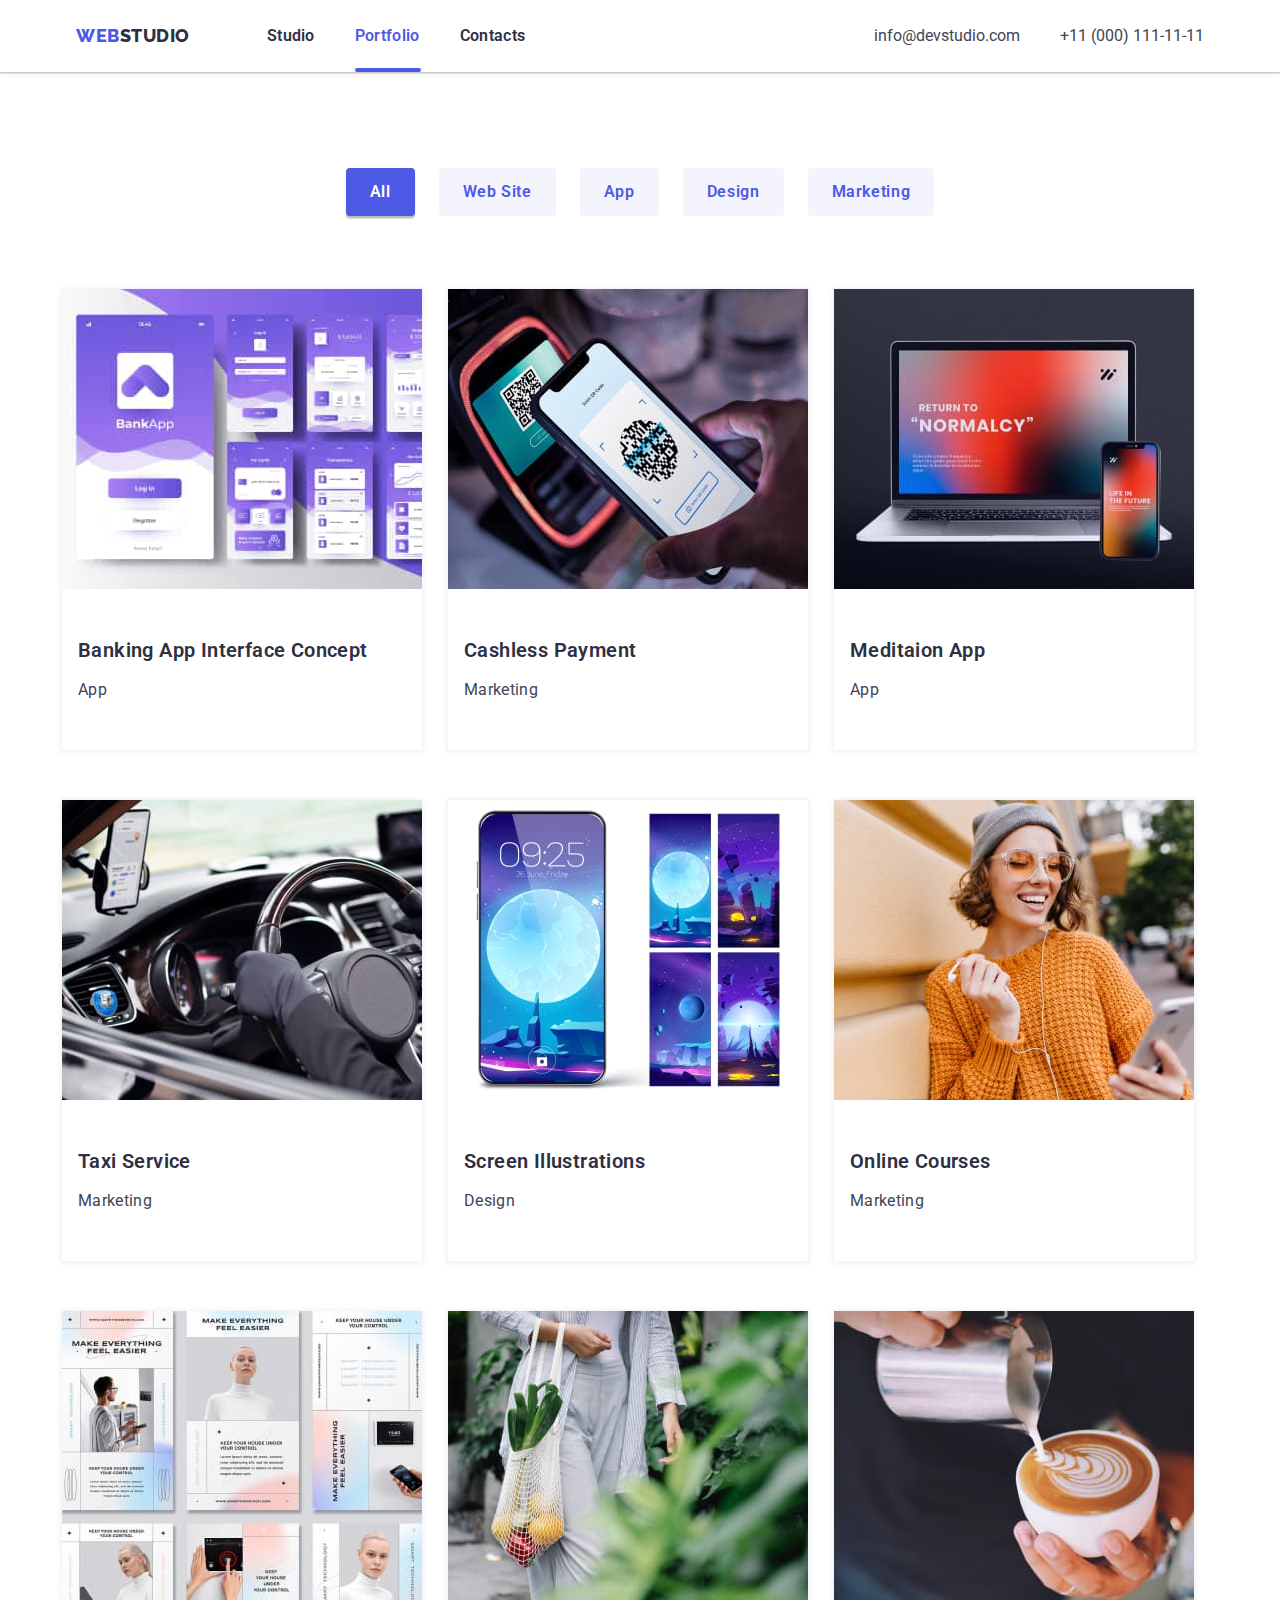
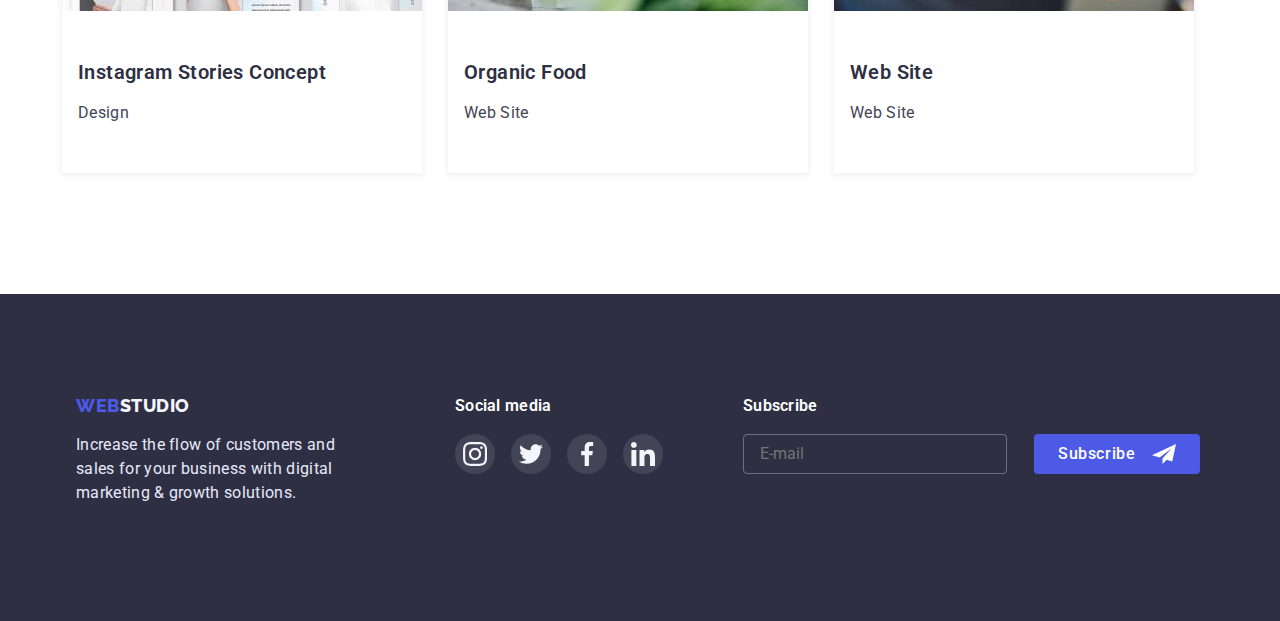
==== commit 7d401ee6: "remarks" ====
--- a/portfolio.html
+++ b/portfolio.html
@@ -27,7 +27,68 @@
                 <li class="contact-item"><a class="contact-item-link" href="mailto:info@devstudio.com">info@devstudio.com</a></li>
                 <li class="contact-item"><a class="contact-item-link" href="tel:+110001111111">+11 (000) 111-11-11</a></li>
             </ul>
+            <button type="button" class="icon-burger-btn js-open-menu">
+                <svg class="icon-burger">
+                    <use href="./images/svg/sprite-svg.svg#icon-burger"></use>
+                </svg>
+            </button>
         </div>
+            <!-- MOBILE MENU -->
+            <div class="mobile-menu js-menu-container">
+                <div class="mobile-menu-container js-close-menu">
+                    <button type="button" class="mobile-menu-close-btn">
+                        <svg class="mobile-menu-close-icon">
+                            <use href="./images/svg/sprite-svg.svg#icon-close"></use>
+                        </svg>
+                    </button>
+                    <ul class="nav-list-mobile">
+                        <li class="nav-list-item-mobile"><a class="nav-list-item-mobile-link  current underline-studio"
+                                href="./index.html">Studio</a></li>
+                        <li class="nav-list-item-mobile"><a class="nav-list-item-mobile-link" href="./portfolio.html">Portfolio</a>
+                        </li>
+                        <li class="nav-list-item-mobile"><a class="nav-list-item-mobile-link" href="#">Contacts</a></li>
+                    </ul>
+                    <ul class="contact-list-mobile">
+                        <li class="contact-item-mobile"><a class="contact-item-mobile-phone-link" href="tel:+110001111111">+11 (000)
+                                111-11-11</a></li>
+                        <li class="contact-item-mobile"><a class="contact-item-mobile-email-link"
+                                href="mailto:info@devstudio.com">info@devstudio.com</a></li>
+                    </ul>
+                    <div class="soc-media-div-mobile-menu">
+                        <ul class="soc-media-list">
+                            <li class="soc-media-list-item-mobile">
+                                <a href="#" class="social-list-link-mobile">
+                                    <svg class="social-icon-mobile" width="24px" height="24px">
+                                        <use href="./images/svg/sprite-svg.svg#icon-instagram"></use>
+                                    </svg>
+                                </a>
+                            </li>
+                            <li class="soc-media-list-item-mobile">
+                                <a href="#" class="social-list-link-mobile">
+                                    <svg class="social-icon-mobile" width="24px" height="24px">
+                                        <use href="./images/svg/sprite-svg.svg#icon-twitter"></use>
+                                    </svg>
+                                </a>
+                            </li>
+                            <li class="soc-media-list-item-mobile">
+                                <a href="#" class="social-list-link-mobile">
+                                    <svg class="social-icon-mobile" width="24px" height="24px">
+                                        <use href="./images/svg/sprite-svg.svg#icon-facebook"></use>
+                                    </svg>
+                                </a>
+                            </li>
+                            <li class="soc-media-list-item-mobile">
+                                <a href="#" class="social-list-link-mobile">
+                                    <svg class="social-icon-mobile" width="24px" height="24px">
+                                        <use href="./images/svg/sprite-svg.svg#icon-linkedin"></use>
+                                    </svg>
+                                </a>
+                            </li>
+                        </ul>
+                    </div>
+                </div>
+            
+            </div>
     </header>
 
     <main>
@@ -273,6 +334,7 @@
         </form>
     </div>     
 </footer>
+<script src="./js/mobile-menu.js"></script>
 <script src="./js/modal.js"></script>
 </body>
 </html>--- a/styles/styles.css
+++ b/styles/styles.css
@@ -1,92 +1,97 @@
-                                        /* GENERAL */
+/* GENERAL */
 :root {
-    --primary-brand-color: #4D5AE5;
-    --shadow-headings-color: #2E2F42;
-    --success-color: #31D0AA;
-    --body-text-color: #434455;
-    --helper-text-color: #8E8F99;
-    --accent-color: #E7E9FC;
-    --light-mode-color: #F4F4FD;
-    --light-background-color: #FFFFFF;
-    --hero-button-click: #404BBF;
-    --modal-window-bg: #FCFCFC;
-    --transition-dur-and-func: cubic-bezier(0.4, 0, 0.2, 1);
+  --primary-brand-color: #4d5ae5;
+  --shadow-headings-color: #2e2f42;
+  --success-color: #31d0aa;
+  --body-text-color: #434455;
+  --helper-text-color: #8e8f99;
+  --accent-color: #e7e9fc;
+  --light-mode-color: #f4f4fd;
+  --light-background-color: #ffffff;
+  --hero-button-click: #404bbf;
+  --modal-window-bg: #fcfcfc;
+  --transition-dur-and-func: cubic-bezier(0.4, 0, 0.2, 1);
 }
 body {
-    font-family: 'Roboto', sans-serif;
-    color: var(--body-text-color);
-    margin: 0;
-} */
+  font-family: "Roboto", sans-serif;
+  color: var(--body-text-color);
+  margin: 0;
+}
+*/
                                         /* STYLES RESET */
-h1, h2, h3, h4, h5, h6, p{
-    margin-top: 0;
-    margin-bottom: 0;
+h1, h2, h3, h4, h5, h6, p {
+  margin-top: 0;
+  margin-bottom: 0;
 }
-ul, ol {
-    margin-top: 0;
-    margin-bottom: 0;
-    margin-left: 0;
-    padding-inline-start: 0;
-    list-style-type: none;
+ul,
+ol {
+  margin-top: 0;
+  margin-bottom: 0;
+  margin-left: 0;
+  padding-inline-start: 0;
+  list-style-type: none;
 }
-img{
-    display:block;
-    max-width: 100%;
+img {
+  display: block;
+  max-width: 100%;
 }
-button{
-    cursor:pointer;
+button {
+  cursor: pointer;
 }
 
 /* ДЛЯ МОБІЛЬНИХ */
 .container {
-    width: 428px;
-    padding-left: 16px;
-    padding-right: 16px;
+  /* max-width: 428px; */
+  padding-left: 15px;
+  padding-right: 15px;
+  margin-left: auto;
+  margin-right: auto;
+}
+
+/* @media screen and (min-width: 428px) and (max-width: 768px) {
+  .container {
+    max-width: 428px;
+  } */
+
+@media screen and (min-width: 428px) {
+  .container {
+    max-width: 428px;
+  }
+}
+/* ДЛЯ ПЛАНШЕТІВ */
+@media screen and (min-width: 768px) and (max-width: 1200px) {
+  .container {
+    max-width: 768px;
+    padding-left: 15px;
+    padding-right: 15px;
     margin-left: auto;
     margin-right: auto;
-}
-@media screen and (min-width: 428px) and (max-width: 767px) {
-    .container {
-    width: 428px;
-}
-}
-/* ДЛЯ ПЛАНШЕТІВ */
-@media screen and (min-width: 768px) {
-    .container {
-    width: 768px;
-    padding-left: 16px;
-    padding-right: 16px;
-    margin-left: auto;
-    margin-right: auto;6
-    }
+  }
 }
 /* ДЛЯ ДЕСКТОПІВ */
 @media screen and (min-width: 1200px) {
-    .container {
-        width: 1158px;
-    }
+  .container {
+    max-width: 1158px;
+  }
 }
-.icon-burger{
-    width: 32px;
-    height: 22px;
-    fill: var(--shadow-headings-color);
+.icon-burger {
+  width: 32px;
+  height: 22px;
+  fill: var(--shadow-headings-color);
 }
 
-
-
 /* MOBILE FIRST */
 
 @media screen and (max-width: 767px) {
-
-/* HEADER */
-.logo,
-.nav-list-item-link,
-.contact-item-link {
+  /* HEADER */
+  .logo,
+  .nav-list-item-link,
+  .contact-item-link {
     text-decoration: none;
-}
-
-.logo {
-    font-family: 'Raleway', sans-serif;
+  }
+
+  .logo {
+    font-family: "Raleway", sans-serif;
     font-weight: 800;
     font-size: 18px;
     line-height: 1.3;
@@ -96,64 +101,67 @@
     margin-right: 77px;
     text-decoration: none;
     margin-right: 77px;
-}
-
-.logo-studio-up {
-    font-family: 'Raleway', sans-serif;
+  }
+
+  .logo-studio-up {
+    font-family: "Raleway", sans-serif;
     font-weight: 800;
     font-size: 18px;
     line-height: 1.3;
     letter-spacing: 0.03em;
     color: var(--shadow-headings-color);
-}
-
-.nav-list,
-.contact-list {
-    display: none;
-
-}
-
-.page-header-container {
+  }
+
+  .nav-list,
+  .contact-list {
+    visibility: hidden;
+    position: absolute;
+  }
+
+  .page-header-container {
     display: flex;
     align-items: center;
     justify-content: space-between;
 
     padding-top: 24px;
     padding-bottom: 24px;
-}
-
-.icon-burger-btn {
+    max-width: 768px;
+    /* padding-left: 15px;
+    padding-right: 15px; */
+  }
+
+  .icon-burger-btn {
     background-color: transparent;
     border: none;
     padding: 0;
     line-height: 0px;
-}
-
-.mobile-menu {
+  }
+
+  .mobile-menu {
     position: fixed;
-    width: 100%;
-    height: 100%;
+    width: 100vw;
+    height: 100vh;
     background-color: var(--light-background-color);
     top: 0;
     left: 0;
     z-index: 1000;
 
     transform: opacity 250ms var(--transition-dur-and-func),
-        visibility 250ms var(--transition-dur-and-func);
+      visibility 250ms var(--transition-dur-and-func);
 
     opacity: 0;
     visibility: hidden;
     pointer-events: none;
     overflow-y: scroll;
-}
-
-.mobile-menu.is-open {
+  }
+
+  .mobile-menu.is-open {
     opacity: 1;
     visibility: visible;
     pointer-events: auto;
-}
-
-.mobile-menu-close-btn {
+  }
+
+  .mobile-menu-close-btn {
     background-color: var(--accent-color);
     border: 1px solid rgba(0, 0, 0, 0.1);
     width: 24px;
@@ -167,65 +175,70 @@
 
     position: absolute;
     top: 40px;
-    right: 15px;
+    right: 40px;
 
     transition: fill 250ms var(--transition-dur-and-func),
-        background-color 250ms var(--transition-dur-and-func);
-}
-
-.mobile-menu-close-icon {
+      background-color 250ms var(--transition-dur-and-func);
+  }
+
+  .mobile-menu-close-icon {
     width: 8px;
     height: 8px;
-}
-
-.mobile-menu-close-btn:hover,
-.mobile-menu-close-btn:focus {
+  }
+
+  .mobile-menu-close-btn:hover,
+  .mobile-menu-close-btn:focus {
     fill: var(--light-background-color);
     background-color: var(--hero-button-click);
-}
-
-.mobile-menu-container {
-    position: relative;
+  }
+
+  .mobile-menu-container {
+    /* position: relative; */
     padding-top: 80px;
     padding-left: 40px;
     padding-bottom: 40px;
-}
-
-.nav-list-mobile {
+    padding-right: 60px;
+  }
+ 
+  .nav-list-mobile {
     list-style-type: none;
     margin-top: 0;
     margin-bottom: 284px;
     margin-left: 0;
     padding-inline-start: 0;
     list-style-type: none;
-}
-
-.nav-list-item-mobile:not(:last-child) {
+  }
+
+  .nav-list-item-mobile:not(:last-child) {
     margin-bottom: 40px;
-}
-
-.nav-list-item-mobile-link {
+  }
+
+  .nav-list-item-mobile-link {
     font-weight: 700;
-    font-size: 16px;
+    font-size: 36px;
     line-height: 1.11;
     letter-spacing: 0.02em;
     color: var(--shadow-headings-color);
     text-decoration: none;
 
     transition: color 250ms var(--transition-dur-and-func);
-}
-
-.nav-list-item-mobile-link:hover,
-.nav-list-item-mobile-link:active,
-.nav-list-item-mobile-link:focus,
-.contact-item-mobile-phone-link:hover,
-.contact-item--mobile-phone-link:visited,
-.contact-item-mobile-email-link:hover,
-.contact-item--mobile-email-link:visited {
+  }
+
+  .nav-list-item-mobile-link:hover,
+  .nav-list-item-mobile-link:active,
+  .nav-list-item-mobile-link:focus,
+  .contact-item-mobile-phone-link:hover,
+  .contact-item--mobile-phone-link:visited,
+  .contact-item-mobile-email-link:hover,
+  .contact-item--mobile-email-link:visited {
     color: var(--primary-brand-color);
-}
-
-.contact-item-mobile-phone-link {
+  }
+
+   .current {
+    color: var(--primary-brand-color);
+  }
+
+  .contact-item-mobile-phone-link {
     font-weight: 600;
     font-size: 36px;
     line-height: 1.11;
@@ -234,22 +247,22 @@
     color: var(--body-text-color);
 
     transition: color 250ms var(--transition-dur-and-func);
-}
-
-.contact-item-mobile {
+  }
+
+  .contact-item-mobile {
     transition: color 250ms var(--transition-dur-and-func);
-}
-
-.contact-item-mobile:not(:last-child) {
+  }
+
+  .contact-item-mobile:not(:last-child) {
     margin-bottom: 40px;
-}
-
-.contact-item-mobile:hover,
-.contact-item-mobile:focus {
+  }
+
+  .contact-item-mobile:hover,
+  .contact-item-mobile:focus {
     color: var(--primary-brand-color);
-}
-
-.contact-item-mobile-email-link {
+  }
+
+  .contact-item-mobile-email-link {
     font-weight: 500;
     font-size: 20px;
     line-height: 1.2;
@@ -258,9 +271,9 @@
     color: var(--body-text-color);
 
     transition: color 250ms var(--transition-dur-and-func);
-}
-
-.social-list-link-mobile {
+  }
+
+  .social-list-link-mobile {
     display: flex;
     justify-content: center;
     align-items: center;
@@ -268,68 +281,224 @@
     height: 40px;
     border-radius: 50%;
     background: var(--primary-brand-color);
+  }
+
+  .social-icon-mobile {
+    fill: var(--light-background-color);
+  }
+
+  .soc-media-list {
+    margin-top: 48px;
+    display: flex;
+  }
+
+  /* .soc-media-list-item-mobile:not(:last-child) {
+    margin-right: 56px;
+  } */
+
+  .soc-media-list {
+    display: flex;
+    justify-content: space-between;
+    max-width: 328px;
+  }
+
+
+  .header-box {
+  box-shadow: 0px 2px 1px rgba(46, 47, 66, 0.08),
+    0px 1px 1px rgba(46, 47, 66, 0.16), 0px 1px 6px rgba(46, 47, 66, 0.08);
 }
 
-.social-icon-mobile {
-    fill: var(--light-background-color);
+.button-filter {
+  font-family: inherit;
+  font-weight: 500;
+  font-size: 16px;
+  line-height: 1.5;
+  letter-spacing: 0.04em;
+  color: var(--primary-brand-color);
+  background-color: var(--light-mode-color);
+  border: none;
+  border-radius: 4px;
+  padding: 8px 16px;
+
+  transition: background-color 250ms var(--transition-dur-and-func),
+    color 250ms var(--transition-dur-and-func),
+    border 250ms var(--transition-dur-and-func),
+    box-shadow 250ms var(--transition-dur-and-func);
 }
-
-.soc-media-list {
-    margin-top: 48px;
-    display: flex;
+.button-filter:hover,
+.button-filter:focus,
+.button-filter-active {
+  background-color: var(--primary-brand-color);
+  color: var(--light-background-color);
+  border: none;
+  box-shadow: 0px 3px 1px rgba(0, 0, 0, 0.1), 0px 2px 1px rgba(0, 0, 0, 0.08),
+    0px 2px 2px rgba(0, 0, 0, 0.12);
 }
 
-.soc-media-list-item-mobile:not(:last-child) {
-    margin-right: 56px;
-}
-
-/* HERO */
- .background {
-     margin-left: auto;
-     margin-right: auto;
-     height: 432px;
-     max-width: 428px;
-     background-image: linear-gradient(rgba(46, 47, 66, 0.7), rgba(46, 47, 66, 0.7)), url("../images/hero/mobile/hero-mobile@1x.jpg");
-     background-repeat: no-repeat;
-     background-position: center;
-     background-size: cover;
- }  
-
-@media screen and (min-device-pixel-ration:2) and (max-width: 767px),
-screen and (min-resolution: 192dpi) and (max-width: 767px),
-screen and (min-resolution: 2dppx) and (max-width: 767px) {
+
+
+.gallery-list-title {
+    font-weight: 600;
+    font-size: 20px;
+    line-height: 1.2;
+    letter-spacing: 0.02em;
+    color: var(--shadow-headings-color);
+  }
+  .gallery-title {
+    text-align: center;
+  }
+  .gallery-list-text {
+    font-size: 16px;
+    line-height: 1.5;
+    letter-spacing: 0.02em;
+    color: var(--body-text-color);
+    margin-top: 8px;
+  }
+  .button-filters-list {
+    display: flex;
+    justify-content: center;
+    margin-bottom: 72px;
+  }
+  .button-filters-list-item:not(:last-child) {
+    margin-right: 24px;
+  }
+  .gallery-list-item {
+    margin-bottom: 48px;
+    margin-right: 24px;
+    border: 0.5px solid var(--light-mode-color);
+    box-shadow: 0px 1px 6px rgba(46, 47, 66, 0.08);
+
+    transition: border 250ms var(--transition-dur-and-func),
+      box-shadow 250ms var(--transition-dur-and-func),
+      transform 250ms var(--transition-dur-and-func);
+  }
+  .gallery-list-item:hover,
+  .gallery-list-item-link:hover,
+  .gallery-list-item:focus {
+    border: 0.5px solid var(--light-mode-color);
+    box-shadow: 0px 1px 6px rgba(46, 47, 66, 0.08),
+      0px 1px 1px rgba(46, 47, 66, 0.16), 0px 2px 1px rgba(46, 47, 66, 0.08);
+  }
+  .gallery-list-item-link:hover .overlay {
+    transform: translate(0, 0);
+  }
+  .gallery {
+    padding-top: 96px;
+    padding-bottom: 120px;
+  }
+  .gallery-div {
+    padding-left: 0;
+    padding-right: 0;
+  }
+
+  .gallery-list {
+    display: flex;
+    flex-wrap: wrap;
+    margin-right: -24px;
+    margin-bottom: -48px;
+  }
+  .gallery-header-and-text {
+    padding: 32px 16px;
+  }
+  .overlay-div {
+    position: relative;
+    overflow: hidden;
+  }
+  .overlay {
+    font-size: 16px;
+    line-height: 1.5;
+    letter-spacing: 0.02em;
+
+    color: var(--light-mode-color);
+    background-color: var(--primary-brand-color);
+
+    padding-top: 40px;
+    padding-left: 32px;
+    padding-right: 32px;
+    width: 100%;
+    height: 100%;
+
+    position: absolute;
+    left: 0;
+    top: 0;
+
+    overflow: auto;
+    transform: translate(0, 100%);
+
+    transition: transform 250ms var(--transition-dur-and-func);
+  }
+  .gallery-list-item-link {
+    text-decoration: none;
+  }
+
+
+
+
+
+
+
+
+
+  /* HERO */
+  .background {
+    margin-left: auto;
+    margin-right: auto;
+    /* height: 432px; */
+    max-width: 1440px;
+    background-image: linear-gradient(
+        rgba(46, 47, 66, 0.7),
+        rgba(46, 47, 66, 0.7)
+      ),
+      url("../images/hero/mobile/hero-mobile@1x.jpg");
+    background-repeat: no-repeat;
+    background-position: center;
+    background-size: cover;
+  }
+
+  @media screen and (min-device-pixel-ration: 2) and (max-width: 767px),
+    screen and (min-resolution: 192dpi) and (max-width: 767px),
+    screen and (min-resolution: 2dppx) and (max-width: 767px) {
     .background {
-        background-image: linear-gradient(rgba(46, 47, 66, 0.7), rgba(46, 47, 66, 0.7)), url("../images/hero/mobile/hero-mobile@2x.jpg");
+      background-image: linear-gradient(
+          rgba(46, 47, 66, 0.7),
+          rgba(46, 47, 66, 0.7)
+        ),
+        url("../images/hero/mobile/hero-mobile@2x.jpg");
     }
-}
-.hero-section-title{
+  }
+  .hero-section-title {
     font-weight: 700;
     font-size: 36px;
     line-height: 1.11;
     letter-spacing: 0.02em;
     color: var(--light-background-color);
-    margin-bottom: ;
-
-}
-.hero-section-div {
+    margin-bottom: 72px;
+    margin-top: 0;
+  }
+  .hero-section-div {
     display: flex;
     flex-direction: column;
     align-items: center;
     justify-items: center;
-}
-
-.hero-button:hover,
-.subscribe-form-submit:hover {
+
+    padding-top: 112px;
+    padding-bottom: 112px;
+    text-align: center;
+  }
+
+  .hero-button:hover,
+  .subscribe-form-submit:hover {
     background: var(--primary-brand-color);
-    box-shadow: 0px 1px 6px rgba(46, 47, 66, 0.08), 0px 1px 1px rgba(46, 47, 66, 0.16), 0px 2px 1px rgba(46, 47, 66, 0.08);
-}
-
-.hero-button:active,
-.subscribe-form-submit:active {
+    box-shadow: 0px 1px 6px rgba(46, 47, 66, 0.08),
+      0px 1px 1px rgba(46, 47, 66, 0.16), 0px 2px 1px rgba(46, 47, 66, 0.08);
+  }
+
+  .hero-button:active,
+  .subscribe-form-submit:active {
     background: var(--hero-button-click);
     box-shadow: 0px 4px 4px rgba(0, 0, 0, 0.15);
-}
-.hero-button {
+  }
+  .hero-button {
     font-family: inherit;
     padding: 16px 32px;
     background: var(--primary-brand-color);
@@ -342,67 +511,50 @@
     line-height: 1.5;
     letter-spacing: 0.04em;
     color: var(--light-background-color);
-    transition: box-shadow 250ms var(--transition-dur-and-func), background-color 250ms var(--transition-dur-and-func);
-}
-.hero-section {
-    /* height: 432px;
-    text-align: center; */
-    /* padding-top: 112px;
-    padding-bottom: 112px; */
-
-    /* width: 428px;
-    margin-left: auto;
-    margin-right: auto; */
-}
-
-.hero-section-div{
+    transition: box-shadow 250ms var(--transition-dur-and-func),
+      background-color 250ms var(--transition-dur-and-func);
+  }
+  /* .hero-section-div {
     padding-top: 112px;
     padding-bottom: 112px;
     text-align: center;
-}
-
-
-/* OUR PRINCIPLES */
-
-.principles-section-list-item-header {
+  } */
+
+  /* OUR PRINCIPLES */
+
+  .principles-section-list-item-header {
     font-weight: 700;
     font-size: 36px;
     line-height: 1.11;
     letter-spacing: 0.02em;
     color: var(--shadow-headings-color);
     text-align: center;
-}
-
-.principles-section-list-item-text {
+  }
+
+  .principles-section-list-item-text {
     font-weight: 500;
     font-size: 16px;
     line-height: 1.5;
     letter-spacing: 0.02em;
     color: var(--body-text-color);
-}
-
-/* .principles-section-list {
-    display: flex;
-} */
-
-/* .principles-section-list-item {
-    width: calc((100% - 24px * 3) / 4);
-} */
-
-.principles-section-list-item:not(:last-child) {
+    margin: 0;
+  }
+
+  .principles-section-list-item:not(:last-child) {
     margin-bottom: 72px;
-}
-
-.principles {
+  }
+
+  .principles {
     padding-top: 96px;
     padding-bottom: 96px;
-}
-
-.principles-section-list-item-header {
-    margin: 8px 0px;
-}
-
-.principle-icon-div {
+  }
+
+  .principles-section-list-item-header {
+    margin-bottom: 8px;
+    margin-top: 0;
+  }
+
+  .principle-icon-div {
     height: 624px;
     display: block;
     margin-left: auto;
@@ -411,19 +563,18 @@
     border-radius: 4px;
 
     visibility: hidden;
-    position: absolute;  
-}
-
-/* WHAT WE ARE DOING */
-.what-we-are-doing {
+    position: absolute;
+  }
+
+  /* WHAT WE ARE DOING */
+  .what-we-are-doing {
     visibility: hidden;
     position: absolute;
-
-}
-
-/* OUR TEAM */
-.our-team-header,
-.customers-header {
+  }
+
+  /* OUR TEAM */
+  .our-team-header,
+  .customers-header {
     font-weight: 700;
     font-size: 36px;
     line-height: 1.11;
@@ -431,9 +582,9 @@
     color: var(--shadow-headings-color);
     margin-bottom: 72px;
     text-align: center;
-}
-
-.our-team-list-item-header {
+  }
+
+  .our-team-list-item-header {
     font-weight: 500;
     font-size: 20px;
     line-height: 1.2;
@@ -441,71 +592,71 @@
     color: var(--shadow-headings-color);
     text-align: center;
     margin: 0;
-}
-
-.our-team-list-item-text {
+  }
+
+  .our-team-list-item-text {
     font-size: 16px;
     line-height: 1.5;
     letter-spacing: 0.02em;
     color: var(--body-text-color);
-}
-
-.our-team {
+  }
+
+  .our-team {
     background-color: var(--light-mode-color);
     padding-top: 96px;
     padding-bottom: 128px;
-}
-
-.our-team-list-item {
+  }
+
+  .our-team-list-item {
     background-color: var(--light-background-color);
-    box-shadow: 0px 1px 6px rgba(46, 47, 66, 0.08), 0px 1px 1px rgba(46, 47, 66, 0.16), 0px 2px 1px rgba(46, 47, 66, 0.08);
+    box-shadow: 0px 1px 6px rgba(46, 47, 66, 0.08),
+      0px 1px 1px rgba(46, 47, 66, 0.16), 0px 2px 1px rgba(46, 47, 66, 0.08);
     border-radius: 0px 0px 4px 4px;
-}
-
-.our-team-list-item {
+  }
+
+  .our-team-list-item {
     max-width: 264px;
     margin-left: auto;
     margin-right: auto;
-}
-
-.our-team-list-item-header-and-text {
+  }
+
+  .our-team-list-item-header-and-text {
     padding: 32px 16px;
-}
-
-.our-team-list-item:not(:last-child) {
+  }
+
+  .our-team-list-item:not(:last-child) {
     margin-bottom: 72px;
-}
-
-.our-team-header {
+  }
+
+  .our-team-header {
     text-align: center;
-}
-
-.our-team-list {
+  }
+
+  .our-team-list {
     display: block;
-}
-
-.our-team-list-item-text {
+  }
+
+  .our-team-list-item-text {
     margin-top: 8px;
     margin-bottom: 0px;
     text-align: center;
-}
-
-.social-media-list {
+  }
+
+  .social-media-list {
     margin-top: 8px;
     display: flex;
     list-style-type: none;
-}
-
-.social-list-link {
+  }
+
+  .social-list-link {
     text-decoration: none;
-
-}
-
-.social-media-list-item:not(:last-child) {
+  }
+
+  .social-media-list-item:not(:last-child) {
     margin-right: 24px;
-}
-
-.social-list-link {
+  }
+
+  .social-list-link {
     display: flex;
     justify-content: center;
     align-items: center;
@@ -513,25 +664,25 @@
     height: 40px;
     border-radius: 50%;
     background-color: var(--primary-brand-color);
-}
-
-.social-icon {
+  }
+
+  .social-icon {
     fill: var(--light-mode-color);
-}
-
-/* CUSTOMERS */
-
-.customers-list {
+  }
+
+  /* CUSTOMERS */
+
+  .customers-list {
     list-style-type: none;
     display: flex;
     flex-wrap: wrap;
-}
-
-.customers-section {
+  }
+
+  .customers-section {
     padding: 96px 0px;
-}
-
-.customers-list-link {
+  }
+
+  .customers-list-link {
     display: flex;
     height: 88px;
     justify-content: center;
@@ -539,69 +690,68 @@
     border-radius: 4px;
     border: 1px solid var(--helper-text-color);
     border-radius: 4px;
-    
 
     transition: border 250ms var(--transition-dur-and-func);
-}
-
-.customers-list-item:not(:last-child) {
+  }
+
+  .customers-list-item:not(:last-child) {
     margin-bottom: 72px;
-}
-
-.customers-list-item:nth-child(2n+1){
-  margin-right: 16px;
-}
-
-.customers-list-item {
+  }
+
+  .customers-list-item:nth-child(2n + 1) {
+    margin-right: 16px;
+  }
+
+  .customers-list-item {
     width: calc((100% - 16px) / 2);
-}
-
-.customers-list-link:hover>.customers-icon,
-.customers-list-link:focus>.customers-icon {
+  }
+
+  .customers-list-link:hover > .customers-icon,
+  .customers-list-link:focus > .customers-icon {
     fill: var(--primary-brand-color);
-}
-
-.customers-list-link:hover,
-.customers-list-link:focus {
+  }
+
+  .customers-list-link:hover,
+  .customers-list-link:focus {
     border: 1px solid var(--primary-brand-color);
-}
-
-.customers-icon {
+  }
+
+  .customers-icon {
     fill: var(--helper-text-color);
     width: 110px;
     height: 56px;
 
-    transition: fill 250ms var(--transition-dur-and-func)
-}
-
-/* FOOTER */
-
-.footer {
+    transition: fill 250ms var(--transition-dur-and-func);
+  }
+
+  /* FOOTER */
+
+  .footer {
     background-color: var(--shadow-headings-color);
     padding-top: 96px;
     padding-bottom: 96px;
-}
-
-.text-and-logo-div, .soc-media-div {
-    width: 268px;
+  }
+
+  .text-and-logo-div,
+  .soc-media-div {
+    max-width: 268px;
     margin-left: auto;
     margin-right: auto;
     text-align: center;
     margin-bottom: 72px;
-
-}
-
-.footer-text {
+  }
+
+  .footer-text {
     font-size: 16px;
     line-height: 24px;
     letter-spacing: 0.02em;
     color: var(--accent-color);
     margin-top: 16px;
     text-align: left;
-}
-
-.logo-footer{
-    font-family: 'Raleway', sans-serif;
+  }
+
+  .logo-footer {
+    font-family: "Raleway", sans-serif;
     font-weight: 800;
     font-size: 18px;
     line-height: 1.3;
@@ -609,43 +759,42 @@
     text-transform: uppercase;
     color: var(--primary-brand-color);
     text-decoration: none;
-    
-}
-
-.logo-studio-down {
-    font-family: 'Raleway', sans-serif;
+  }
+
+  .logo-studio-down {
+    font-family: "Raleway", sans-serif;
     font-weight: 800;
     font-size: 18px;
     line-height: 1.3;
     letter-spacing: 0.03em;
     color: var(--light-mode-color);
-}
-
-.soc-media-list-mobile {
+  }
+
+  .soc-media-list-mobile {
     list-style-type: none;
     display: flex;
     justify-content: center;
-  
-}
-
-.soc-media-p {
+  }
+
+  .soc-media-p {
     font-weight: 500;
     font-size: 16px;
     line-height: 1.5;
     letter-spacing: 0.02em;
     color: var(--light-background-color);
     margin-bottom: 16px;
-}
-
-.soc-media-list-item:not(:last-child) {
+    margin-top: 0;
+  }
+
+  .soc-media-list-item:not(:last-child) {
     margin-right: 16px;
-}
-
-.social-icon-footer {
+  }
+
+  .social-icon-footer {
     fill: var(--light-mode-color);
-}
-
-.social-list-link-footer {
+  }
+
+  .social-list-link-footer {
     display: flex;
     justify-content: center;
     align-items: center;
@@ -655,16 +804,16 @@
     background: rgba(255, 255, 255, 0.1);
 
     transition: background-color 250ms var(--transition-dur-and-func);
-}
-
-.social-list-link-footer:hover,
-.social-list-link-footer:focus {
+  }
+
+  .social-list-link-footer:hover,
+  .social-list-link-footer:focus {
     background-color: var(--success-color);
-}
-
-/* SUBSCIBE */
-
-.subscribe-form-input-desc {
+  }
+
+  /* SUBSCIBE */
+
+  .subscribe-form-input-desc {
     font-weight: 500;
     font-size: 16px;
     line-height: 1.5;
@@ -672,23 +821,24 @@
     color: var(--light-background-color);
     margin-bottom: 16px;
     text-align: center;
-}
-
-.subscribe-form-input {
+    margin-top: 0;
+  }
+
+  .subscribe-form-input {
     height: 40px;
     width: 100%;
     background-color: transparent;
     justify-content: center;
- 
+
     border: 1px solid rgba(255, 255, 255, 0.3);
     border-radius: 4px;
 
     margin-bottom: 16px;
 
     transition: border-color 250ms var(--transition-dur-and-func);
-}
-
-.subscribe-form-submit {
+  }
+
+  .subscribe-form-submit {
     font-family: inherit;
     padding: 8px 24px;
 
@@ -712,19 +862,19 @@
     margin-right: calc((100% - 165px) / 2);
 
     transition: box-shadow 250ms var(--transition-dur-and-func),
-        background-color 250ms var(--transition-dur-and-func);
-}
-
-.subsctibe-icon {
+      background-color 250ms var(--transition-dur-and-func);
+  }
+
+  .subsctibe-icon {
     margin-left: 16px;
-}
-.subscribe-div{
+  }
+  .subscribe-div {
     justify-content: center;
-}
-
-/* MODAL WINDOW */
-
-.backdrop {
+  }
+
+  /* MODAL WINDOW */
+
+  .backdrop {
     position: fixed;
     z-index: 100;
     top: 0;
@@ -733,12 +883,13 @@
     height: 100%;
     background-color: rgba(46, 47, 66, 0.4);
 
-    transition: opacity 250ms var(--transition-dur-and-func), visibility 250ms var(--transition-dur-and-func);
-}
-
-.modal-window {
-    width: 392px;
-    height: 586px;
+    transition: opacity 250ms var(--transition-dur-and-func),
+      visibility 250ms var(--transition-dur-and-func);
+  }
+
+  .modal-window {
+    width: 95vw;
+    height: 95vh;
     background-color: var(--modal-window-bg);
 
     position: absolute;
@@ -746,19 +897,20 @@
     left: 50%;
     transform: translate(-50%, -50%);
 
-    box-shadow: 0px 1px 1px rgba(0, 0, 0, 0.14), 0px 1px 3px rgba(0, 0, 0, 0.12), 0px 2px 1px rgba(0, 0, 0, 0.2);
+    box-shadow: 0px 1px 1px rgba(0, 0, 0, 0.14), 0px 1px 3px rgba(0, 0, 0, 0.12),
+      0px 2px 1px rgba(0, 0, 0, 0.2);
     border-radius: 4px;
 
     padding: 72px 16px 24px 16px;
     overflow-y: scroll;
-}
-
-.modal-window-close-icon {
+  }
+
+  .modal-window-close-icon {
     width: 8px;
     height: 8px;
-}
-
-.modal-close-btn {
+  }
+
+  .modal-close-btn {
     background-color: var(--accent-color);
     border: 1px solid rgba(0, 0, 0, 0.1);
     width: 24px;
@@ -775,27 +927,27 @@
     right: 24px;
 
     transition: fill 250ms var(--transition-dur-and-func),
-        background-color 250ms var(--transition-dur-and-func);
-}
-
-.modal-close-btn:hover,
-.modal-close-btn:focus {
+      background-color 250ms var(--transition-dur-and-func);
+  }
+
+  .modal-close-btn:hover,
+  .modal-close-btn:focus {
     fill: var(--light-background-color);
     background-color: var(--hero-button-click);
-}
-
-.backdrop.is-hidden {
+  }
+
+  .backdrop.is-hidden {
     opacity: 0;
     visibility: hidden;
     pointer-events: none;
-}
-
-.modal-form {
+  }
+
+  .modal-form {
     display: flex;
     flex-direction: column;
-}
-
-.modal-form-input {
+  }
+
+  .modal-form-input {
     width: 100%;
     height: 40px;
     border: 1px solid rgba(33, 33, 33, 0.2);
@@ -804,22 +956,22 @@
     padding-left: 38px;
 
     transition: border-color 250ms var(--transition-dur-and-func);
-}
-
-.modal-form-input-decs {
+  }
+
+  .modal-form-input-decs {
     display: block;
     font-size: 12px;
     line-height: 1.33;
     letter-spacing: 0.04em;
     color: var(--helper-text-color);
     margin-bottom: 4px;
-}
-
-.modal-form-field {
+  }
+
+  .modal-form-field {
     margin-bottom: 8px;
-}
-
-.modal-form-input-icon {
+  }
+
+  .modal-form-input-icon {
     display: block;
     width: 18px;
     height: 18px;
@@ -833,25 +985,25 @@
     left: 16px;
 
     fill: var(--shadow-headings-color);
-}
-
-.modal-form-input-wrapper {
+  }
+
+  .modal-form-input-wrapper {
     position: relative;
     display: block;
-}
-
-.modal-form-input:focus,
-.modal-form-message:focus,
-.subscribe-form-input:focus {
+  }
+
+  .modal-form-input:focus,
+  .modal-form-message:focus,
+  .subscribe-form-input:focus {
     border-color: var(--primary-brand-color);
     outline: none;
-}
-
-.modal-form-input:focus+.modal-form-input-icon {
+  }
+
+  .modal-form-input:focus + .modal-form-input-icon {
     fill: var(--primary-brand-color);
-}
-
-.modal-form-message {
+  }
+
+  .modal-form-message {
     resize: none;
     width: 100%;
     height: 120px;
@@ -861,21 +1013,20 @@
 
     transition: border-color 250ms var(--transition-dur-and-func);
 
-
     font-size: 12px;
     line-height: 1.33;
     letter-spacing: 0.04em;
 
     border: 1px solid rgba(33, 33, 33, 0.2);
-}
-
-.modal-form-message::placeholder {
+  }
+
+  .modal-form-message::placeholder {
     color: rgba(117, 117, 117, 0.5);
-}
-
-.modal-form-check-desc::before {
+  }
+
+  .modal-form-check-desc::before {
     display: block;
-    content: '';
+    content: "";
     height: 16px;
     width: 16px;
     border: 1.25px solid var(--shadow-headings-color);
@@ -884,23 +1035,23 @@
     margin-right: 8px;
 
     transition: background-color 250ms var(--transition-dur-and-func),
-        border 250ms var(--transition-dur-and-func);
-}
-
-.modal-form-check:checked+.modal-form-check-desc::before {
+      border 250ms var(--transition-dur-and-func);
+  }
+
+  .modal-form-check:checked + .modal-form-check-desc::before {
     background-image: url("../images/svg/checkbox.svg");
     background-color: var(--hero-button-click);
     border: none;
     background-repeat: no-repeat;
     background-position: center;
-}
-
-.modal-form-check:focus+.modal-form-check-desc::before {
+  }
+
+  .modal-form-check:focus + .modal-form-check-desc::before {
     border-color: var(--primary-brand-color);
     outline: none;
-}
-
-.visually-hidden {
+  }
+
+  .visually-hidden {
     position: absolute;
     width: 1px;
     height: 1px;
@@ -909,18 +1060,18 @@
     overflow: hidden;
     border: 0;
     clip: rect(0 0 0 0);
-}
-
-.modal-form-check-desc {
+  }
+
+  .modal-form-check-desc {
     display: flex;
     align-items: center;
     font-size: 12px;
     line-height: 1.33;
     letter-spacing: 0.04em;
     margin-bottom: 24px;
-}
-
-.modal-form-submit {
+  }
+
+  .modal-form-submit {
     font-family: inherit;
     padding: 16px 32px;
     background: var(--primary-brand-color);
@@ -935,944 +1086,964 @@
     color: var(--light-background-color);
     align-self: center;
     transition: box-shadow 250ms var(--transition-dur-and-func),
-        background-color 250ms var(--transition-dur-and-func);
-}
-
-.modal-form-submit:hover,
-.subscribe-form-submit:hover {
+      background-color 250ms var(--transition-dur-and-func);
+  }
+
+  .modal-form-submit:hover,
+  .subscribe-form-submit:hover {
     background: var(--primary-brand-color);
-    box-shadow: 0px 1px 6px rgba(46, 47, 66, 0.08), 0px 1px 1px rgba(46, 47, 66, 0.16), 0px 2px 1px rgba(46, 47, 66, 0.08);
-}
-
-.modal-form-submit:active,
-.subscribe-form-submit:active {
+    box-shadow: 0px 1px 6px rgba(46, 47, 66, 0.08),
+      0px 1px 1px rgba(46, 47, 66, 0.16), 0px 2px 1px rgba(46, 47, 66, 0.08);
+  }
+
+  .modal-form-submit:active,
+  .subscribe-form-submit:active {
     background: var(--hero-button-click);
     box-shadow: 0px 4px 4px rgba(0, 0, 0, 0.15);
+  }
+
+  .modal-form-text {
+    font-weight: 500;
+    font-size: 16px;
+    line-height: 1.5;
+
+    text-align: center;
+    letter-spacing: 0.02em;
+    color: var(--shadow-headings-color);
+
+    margin-bottom: 16px;
+  }
 }
 
-.modal-form-text {
-    font-weight: 500;
-    font-size: 16px;
-    line-height: 1.5;
-
-    text-align: center;
-    letter-spacing: 0.02em;
-    color: var(--shadow-headings-color);
-
-    margin-bottom: 16px;
-}
-
-
-
-
-
-
-}
-
-
-
-
-
-
-
-
 /* TABLET */
 
 @media screen and (min-width: 768px) and (max-width: 1199px) {
-
-    .mobile-menu {
-        display: none;
-    }
-
-    .icon-burger-btn {
-        display: none;
-    }
-    
-    .background {
-        margin-left: auto;
-        margin-right: auto;
-        height: 436px;
-        max-width: 768px;
-        background-image: linear-gradient(rgba(46, 47, 66, 0.7), rgba(46, 47, 66, 0.7)), url("../images/hero/tablet/hero-tablet@1x.jpg");
-        background-repeat: no-repeat;
-        background-position: center;
-        background-size: cover;
-    }
-
-    @media screen and (min-device-pixel-ration:2) and (min-width: 768px),
-    screen and (min-resolution: 192dpi) and (min-width: 768px),
-    screen and (min-resolution: 2dppx) and (min-width: 768px) {
-        .background {
-            background-image: linear-gradient(rgba(46, 47, 66, 0.7), rgba(46, 47, 66, 0.7)), url("../images/hero/tablet/hero-tablet@2x.jpg");
-        }
-    }
-    
-        /* HEADER */
-    
-    .logo,
-    .nav-list-item-link,
-    .contact-item-link {
-        text-decoration: none;
-    }
-
-    .logo {
-        font-family: 'Raleway', sans-serif;
-        font-weight: 800;
-        font-size: 18px;
-        line-height: 1.3;
-        letter-spacing: 0.03em;
-        text-transform: uppercase;
-        color: var(--primary-brand-color);
-        margin-right: 77px;
-        text-decoration: none;
-        margin-right: 120px;
-    }
-
-    .logo-studio-up {
-        font-family: 'Raleway', sans-serif;
-        font-weight: 800;
-        font-size: 18px;
-        line-height: 1.3;
-        letter-spacing: 0.03em;
-        color: var(--shadow-headings-color);
-    }
-
-    .nav-list-item-link {
-        font-weight: 500;
-        font-size: 16px;
-        line-height: 1.5;
-        letter-spacing: 0.02em;
-        color: var(--shadow-headings-color);
-
-        position: relative;
-
-        transition: color 250ms var(--transition-dur-and-func);
-    }
-    
-    .contact-item-link {
-        font-size: 12px;
-        line-height: 1.33;
-        color: var(--body-text-color);
-        text-decoration: none;
-
-        transition: color 250ms var(--transition-dur-and-func);
-    }
-    
-    .nav-list,
-    .contact-list,
-    .button-filters-list,
-    .gallery-list,
-    .principles-section-list,
-    .what-we-are-doing-list,
-    .our-team-list {
-        list-style: none;
-    }
-
-    .nav-list-item-link:hover,
-    .nav-list-item-link:active,
-    .nav-list-item-link:focus,
-    .contact-item-link:hover,
-    .contact-item-link:visited {
-        color: var(--primary-brand-color);
-    }
-    
-    .page-header-container {
-        display: flex;
-        align-items: center;
-    }
-    
-    .header-box {
-        box-shadow: 0px 2px 1px rgba(46, 47, 66, 0.08), 0px 1px 1px rgba(46, 47, 66, 0.16), 0px 1px 6px rgba(46, 47, 66, 0.08);
-    }
-    
-    .nav-section,
-    .nav-list {
-        display: flex;
-        align-items: center;
-    }
-    
-    .contact-list {
-        margin-left: auto;
-        padding-top: 24px;
-        padding-bottom: 9px;
-    }
-    
-    .nav-list-item:not(:last-child) {
-         margin-right: 40px;
-    }
-    
-    .nav-list-item-link {
-        display: block;
-        padding-top: 24px;
-        padding-bottom: 24px;
-    }
-    
-    .current {
-        color: var(--primary-brand-color);
-    }
-    
-    .underline-portfolio::after {
-        content: '';
-        display: block;
-        width: 66px;
-        height: 4px;
-        border-radius: 2px;
-        background-color: var(--primary-brand-color);
-    
-        bottom: 0;
-        left: 0;
-        position: absolute;
-    }
-    
-    .underline-studio::after {
-        content: '';
-        display: block;
-        width: 48px;
-        height: 4px;
-        border-radius: 2px;
-        background-color: var(--primary-brand-color);
-    
-        position: absolute;
-        bottom: 0;
-        left: 0;
-    }
-    
-        /* HERO */
-    
-    .background {
-        margin-left: auto;
-        margin-right: auto;
-        height: 436px;
-        max-width: 768px;
-        background-image: linear-gradient(rgba(46, 47, 66, 0.7), rgba(46, 47, 66, 0.7)), url("../images/hero/tablet/hero-tablet@1x.jpg");
-        background-repeat: no-repeat;
-        background-position: center;
-        background-size: cover;
-    }
-    
-    @media screen and (min-device-pixel-ration:2) and (max-width: 767px),
-    screen and (min-resolution: 192dpi) and (max-width: 767px),
-    screen and (min-resolution: 2dppx) and (max-width: 767px) {
-        .background {background-image: linear-gradient(rgba(46, 47, 66, 0.7), rgba(46, 47, 66, 0.7)), url("../images/hero/tablet/hero-tablet@2x.jpg");
-            }
-    }
-    
-    .hero-section-title {
-        font-weight: 700;
-        font-size: 56px;
-        line-height: 1.07;
-        letter-spacing: 0.02em;
-        color: var(--light-background-color);
-        margin-top: 0;
-        margin-bottom: 40px;
-    }
-    
-    .hero-section-div {
-        display: flex;
-        flex-direction: column;
-        align-items: center;
-        justify-items: center;
-    }
-    
-    .hero-button:hover,
-    .subscribe-form-submit:hover {
-        background: var(--primary-brand-color);
-        box-shadow: 0px 1px 6px rgba(46, 47, 66, 0.08), 0px 1px 1px rgba(46, 47, 66, 0.16), 0px 2px 1px rgba(46, 47, 66, 0.08);
-    }
-    
-    .hero-button:active,
-    .subscribe-form-submit:active {
-        background: var(--hero-button-click);
-        box-shadow: 0px 4px 4px rgba(0, 0, 0, 0.15);
-    }
-    
-    .hero-button {
-        font-family: inherit;
-        padding: 16px 32px;
-        background: var(--primary-brand-color);
-        box-shadow: 0px 4px 4px rgba(0, 0, 0, 0.15);
-        border-radius: 4px;
-        border: none;
-    
-        font-weight: 500;
-        font-size: 16px;
-        line-height: 1.5;
-        letter-spacing: 0.04em;
-        color: var(--light-background-color);
-        transition: box-shadow 250ms var(--transition-dur-and-func), background-color 250ms var(--transition-dur-and-func);
-    }
-    
-    .hero-section-div {
-        padding-top: 112px;
-        padding-bottom: 96px;
-         text-align: center;
-    }
-    
-    /* OUR PRINCIPLES */
-    
-    .principles-section-list-item-header {
-        font-weight: 700;
-        font-size: 36px;
-        line-height: 1.2;
-        letter-spacing: 0.02em;
-        color: var(--shadow-headings-color);
-    }
-    
-    .principles-section-list-item-text {
-        font-weight: 500;
-        font-size: 16px;
-        line-height: 1.5;
-        letter-spacing: 0.02em;
-        color: var(--body-text-color);
-        margin: 0;
-    }
-    
-    .principle-icon-div {
-        visibility: hidden;
-        position: absolute;
-    }
-    
-    .principles-section-list {
-        display: flex;
-        flex-wrap: wrap;
-    }
-    
-    .principles-section-list-item:nth-child(-n + 2) {
-         margin-bottom: 72px;
-    }
-    
-    .principles-section-list-item {
-        width: calc((100% - 24px) / 2);
-    }
-    
-    .principles-section-list-item:nth-child(2n+1) {
-        margin-right: 24px;
-    
-    }
-    
-    .principles {
-        padding-top: 96px;
-        padding-bottom: 96px;
-    }
-    
-    .principles-section-list-item-header {
-        margin: 8px 0px;
-    }
-    
-        /* WHAT WE ARE DOING */
-    
-    .what-we-are-doing {
-        visibility: hidden;
-        position: absolute;
-    }
-    
-        /* OUR TEAM */
-    
-    .container-2 {
-        width: 552px;
-        padding-left: 0;
-        padding-right: 0;
-    }
-    
-    .our-team-header,
-    .customers-header {
-        font-weight: 700;
-        font-size: 36px;
-        line-height: 1.1;
-        letter-spacing: 0.02em;
-        color: var(--shadow-headings-color);
-        margin-bottom: 72px;
-        margin-top: 0;
-        text-align: center;
-    }
-    
-    .our-team-list-item-header {
-        font-weight: 500;
-        font-size: 20px;
-        line-height: 1.2;
-        letter-spacing: 0.02em;
-        color: var(--shadow-headings-color);
-        text-align: center;
-        margin: 0;
-    }
-    
-    .our-team-list-item-text {
-        font-size: 16px;
-        line-height: 1.5;
-        letter-spacing: 0.02em;
-        color: var(--body-text-color);
-    }
-    
-    .our-team {
-        background-color: var(--light-mode-color);
-         padding-top: 96px;
-        padding-bottom: 104px;
-    }
-    
-    .our-team-list-item {
-        background-color: var(--light-background-color);
-        box-shadow: 0px 1px 6px rgba(46, 47, 66, 0.08), 0px 1px 1px rgba(46, 47, 66, 0.16), 0px 2px 1px rgba(46, 47, 66, 0.08);
-        border-radius: 0px 0px 4px 4px;
-    }
-    
-    .our-team-list-item {
-        width: calc((100% - 24px) / 2);
-    }
-    
-    .our-team-list-item:nth-child(2n+1) {
-        margin-right: 24px;
-    }
-    
-    .our-team-list-item:nth-child(-n+2) {
-        margin-bottom: 64px;
-    }
-    
-    .our-team-list-item-header-and-text {
-        padding: 32px 16px;
-    }
-    
-    .our-team-list {
-        display: flex;
-        flex-wrap: wrap;
-        align-items: center;
-        justify-items: center;
-    }
-    
-    .our-team-list-item-text {
-        margin-top: 8px;
-        margin-bottom: 0px;
-        text-align: center;
-    }
-    
-    .social-media-list {
-        margin-top: 8px;
-        display: flex;
-        list-style-type: none;
-        justify-content: center;
-    }
-    
-    .social-list-link {
-        text-decoration: none;
-    
-    }
-    
-    .social-media-list-item:not(:last-child) {
-        margin-right: 24px;
-    }
-    
-    .social-list-link {
-        display: flex;
-        justify-content: center;
-        align-items: center;
-        width: 40px;
-        height: 40px;
-        border-radius: 50%;
-        background-color: var(--primary-brand-color);
-    }
-    
-    .social-icon {
-        fill: var(--light-mode-color);
-    }
-    
-    .our-team-list-item-img {
-        margin-right: 0;
-    }
-    
-    /* CUSTOMERS */
-    
-    .customers-list {
-        list-style-type: none;
-        display: flex;
-        flex-wrap: wrap;
-    }
-    
-    .customers-section {
-        padding: 96px 0px;
-    }
-    
-    .customers-list-link {
-        display: flex;
-        height: 88px;
-        justify-content: center;
-        align-items: center;
-        border-radius: 4px;
-        border: 1px solid var(--helper-text-color);
-        border-radius: 4px;
-    
-        transition: border 250ms var(--transition-dur-and-func);
-    }
-    
-    .customers-list-item {
-        margin-right: 24px;
-    }
-    
-    .customers-list-item:nth-child(3n + 3) {
-        margin-right: 0px;
-    }
-    
-    .customers-list-item:nth-child(-n + 3) {
-        margin-bottom: 64px;
-    }
-    
-    .customers-list-item {
-        width: calc((100% - 16px) / 2);
-    }
-    
-    .customers-list-link:hover>.customers-icon,
-    .customers-list-link:focus>.customers-icon {
-        fill: var(--primary-brand-color);
-    }
-    
-    .customers-list-link:hover,
-    .customers-list-link:focus {
-        border: 1px solid var(--primary-brand-color);
-    }
-    
-    .customers-icon {
-        fill: var(--helper-text-color);
-        width: 104px;
-        height: 56px;
-    
-        transition: fill 250ms var(--transition-dur-and-func)
-    }
-    
-    .customers-list-item {
-        width: calc((100% - 48px) / 3);
-    }
-    
-    
-    /* FOOTER */
-    
-    .footer-text {
-        font-size: 16px;
-        line-height: 24px;
-        letter-spacing: 0.02em;
-        color: var(--accent-color);
-        margin-top: 16px;
-    }
-    
-    .footer {
-        background-color: var(--shadow-headings-color);
-        padding-top: 96px;
-        padding-bottom: 96px;
-    }
-    
-    .footer-div {
-        display: flex;
-        flex-wrap: wrap;
-    }
-    
-    .text-and-logo-div {
-        margin-right: 24px;
-    }
-    
-    .logo-footer {
-        font-family: 'Raleway', sans-serif;
-        font-weight: 800;
-        font-size: 18px;
-        line-height: 1.3;
-        letter-spacing: 0.03em;
-        text-transform: uppercase;
-        color: var(--primary-brand-color);
-        text-decoration: none;
-    
-    }
-    
-    .logo-studio-down {
-        font-family: 'Raleway', sans-serif;
-        font-weight: 800;
-        font-size: 18px;
-        line-height: 1.3;
-        letter-spacing: 0.03em;
-        color: var(--light-mode-color);
-    }
-    
-    .soc-media-list-tablet {
-        list-style-type: none;
-        display: flex;
-    }
-    
-    .soc-media-p {
-        font-weight: 600;
-        font-size: 16px;
-        line-height: 1.5;
-        letter-spacing: 0.02em;
-        color: var(--light-background-color);
-        margin-bottom: 16px;
-        margin-top: 0;
-    }
-    
-    .soc-media-list-item:not(:last-child) {
-        margin-right: 16px;
-    }
-    
-    .social-icon-footer {
-        fill: var(--light-mode-color);
-    }
-    
-    .social-list-link-footer {
-        display: flex;
-        justify-content: center;
-        align-items: center;
-        width: 40px;
-        height: 40px;
-        border-radius: 50%;
-        background: rgba(255, 255, 255, 0.1);
-    
-        transition: background-color 250ms var(--transition-dur-and-func);
-    }
-    
-    .social-list-link-footer:hover,
-    .social-list-link-footer:focus {
-        background-color: var(--success-color);
-    }
-    
-    
-    
-    /* SUBSCRIBE */
-    
-    
-    .subscribe-form-input-desc {
-        font-weight: 500;
-        font-size: 16px;
-        line-height: 1.5;
-        letter-spacing: 0.02em;
-        color: var(--light-background-color);
-        margin-bottom: 16px;
-        text-align: left;
-    }
-    
-    .subscribe-form-input {
-        height: 40px;
-        width: 264px;
-        background-color: transparent;
-    
-        border: 1px solid rgba(255, 255, 255, 0.3);
-        border-radius: 4px;
-    
-        padding: 8px 0px 8px 16px;
-    
-        margin-right: 24px;
-    
-        transition: border-color 250ms var(--transition-dur-and-func);
-    }
-    
-    .subscribe-form-submit {
-        font-family: inherit;
-        padding: 8px 24px;
-    
-        background: var(--primary-brand-color);
-        border-radius: 4px;
-        border: none;
-    
-        font-weight: 500;
-        font-size: 16px;
-        line-height: 1.5;
-        letter-spacing: 0.04em;
-    
-        color: var(--light-background-color);
-    
-        align-self: center;
-        height: 40px;
-    
-        display: inline-flex;
-    
-        transition: box-shadow 250ms var(--transition-dur-and-func),
-            background-color 250ms var(--transition-dur-and-func);
-    }
-    
-    .subsctibe-icon {
-        margin-left: 16px;
-    }
-    
-    .subscribe-div {
-        justify-content: center;
-    }
-    
-    
-    /* MODAL WINDOW */
-    
-    .backdrop {
-        position: fixed;
-        z-index: 100;
-        top: 0;
-        left: 0;
-        width: 100%;
-        height: 100%;
-        background-color: rgba(46, 47, 66, 0.4);
-    
-        transition: opacity 250ms var(--transition-dur-and-func), visibility 250ms var(--transition-dur-and-func);
-    }
-    
-    .modal-window {
-        width: 408px;
-        height: 586px;
-        background-color: var(--modal-window-bg);
-    
-        position: absolute;
-        top: 50%;
-        left: 50%;
-        transform: translate(-50%, -50%);
-    
-        box-shadow: 0px 1px 1px rgba(0, 0, 0, 0.14), 0px 1px 3px rgba(0, 0, 0, 0.12), 0px 2px 1px rgba(0, 0, 0, 0.2);
-        border-radius: 4px;
-    
-        padding: 72px 16px 24px 16px;
-        overflow-y: scroll;
-    }
-    
-    .modal-window-close-icon {
-        width: 8px;
-        height: 8px;
-    }
-    
-    .modal-close-btn {
-        background-color: var(--accent-color);
-        border: 1px solid rgba(0, 0, 0, 0.1);
-        width: 24px;
-        height: 24px;
-        padding: 0;
-        border-radius: 50%;
-    
-        display: flex;
-        justify-content: center;
-        align-items: center;
-    
-        position: absolute;
-        top: 24px;
-        right: 24px;
-    
-        transition: fill 250ms var(--transition-dur-and-func),
-            background-color 250ms var(--transition-dur-and-func);
-    }
-    
-    .modal-close-btn:hover,
-    .modal-close-btn:focus {
-        fill: var(--light-background-color);
-        background-color: var(--hero-button-click);
-    }
-    
-    .backdrop.is-hidden {
-        opacity: 0;
-        visibility: hidden;
-        pointer-events: none;
-    }
-    
-    .modal-form {
-        display: flex;
-        flex-direction: column;
-    }
-    
-    .modal-form-input {
-        width: 100%;
-        height: 40px;
-        border: 1px solid rgba(33, 33, 33, 0.2);
-        border-radius: 4px;
-        background-color: var(--modal-window-bg);
-        padding-left: 38px;
-    
-        transition: border-color 250ms var(--transition-dur-and-func);
-    }
-    
-    .modal-form-input-decs {
-        display: block;
-        font-size: 12px;
-        line-height: 1.33;
-        letter-spacing: 0.04em;
-        color: var(--helper-text-color);
-        margin-bottom: 4px;
-    }
-    
-    .modal-form-field {
-        margin-bottom: 8px;
-    }
-    
-    .modal-form-input-icon {
-        display: block;
-        width: 18px;
-        height: 18px;
-    
-        transition: fill 250ms var(--transition-dur-and-func);
-    
-        position: absolute;
-        top: 50%;
-        left: 0;
-        transform: translate(0, -50%);
-        left: 16px;
-    
-        fill: var(--shadow-headings-color);
-    }
-    
-    .modal-form-input-wrapper {
-        position: relative;
-        display: block;
-    }
-    
-    .modal-form-input:focus,
-    .modal-form-message:focus,
-    .subscribe-form-input:focus {
-        border-color: var(--primary-brand-color);
-        outline: none;
-    }
-    
-    .modal-form-input:focus+.modal-form-input-icon {
-        fill: var(--primary-brand-color);
-    }
-    
-    .modal-form-message {
-        resize: none;
-        width: 100%;
-        height: 120px;
-        padding: 8px 16px;
-        border-radius: 4px;
-        background-color: var(--modal-window-bg);
-    
-        transition: border-color 250ms var(--transition-dur-and-func);
-    
-    
-        font-size: 12px;
-        line-height: 1.33;
-        letter-spacing: 0.04em;
-    
-        border: 1px solid rgba(33, 33, 33, 0.2);
-    }
-    
-    .modal-form-message::placeholder {
-        color: rgba(117, 117, 117, 0.5);
-    }
-    
-    .modal-form-check-desc::before {
-        display: block;
-        content: '';
-        height: 16px;
-        width: 16px;
-        border: 1.25px solid var(--shadow-headings-color);
-        border-radius: 2px;
-        cursor: pointer;
-        margin-right: 8px;
-    
-        transition: background-color 250ms var(--transition-dur-and-func),
-            border 250ms var(--transition-dur-and-func);
-    }
-    
-    .modal-form-check:checked+.modal-form-check-desc::before {
-        background-image: url("../images/svg/checkbox.svg");
-        background-color: var(--hero-button-click);
-        border: none;
-        background-repeat: no-repeat;
-        background-position: center;
-    }
-    
-    .modal-form-check:focus+.modal-form-check-desc::before {
-        border-color: var(--primary-brand-color);
-        outline: none;
-    }
-    
-    .visually-hidden {
-        position: absolute;
-        width: 1px;
-        height: 1px;
-        margin: -1px;
-        padding: 0;
-        overflow: hidden;
-        border: 0;
-        clip: rect(0 0 0 0);
-    }
-    
-    .modal-form-check-desc {
-        display: flex;
-        align-items: center;
-        font-size: 12px;
-        line-height: 1.33;
-        letter-spacing: 0.04em;
-        margin-bottom: 24px;
-    }
-    
-    .modal-form-submit {
-        font-family: inherit;
-        padding: 16px 32px;
-        background: var(--primary-brand-color);
-        box-shadow: 0px 4px 4px rgba(0, 0, 0, 0.15);
-        border-radius: 4px;
-        border: none;
-    
-        font-weight: 500;
-        font-size: 16px;
-        line-height: 1.18;
-        letter-spacing: 0.04em;
-        color: var(--light-background-color);
-        align-self: center;
-        transition: box-shadow 250ms var(--transition-dur-and-func),
-            background-color 250ms var(--transition-dur-and-func);
-    }
-    
-    .modal-form-submit:hover,
-    .subscribe-form-submit:hover {
-        background: var(--primary-brand-color);
-        box-shadow: 0px 1px 6px rgba(46, 47, 66, 0.08), 0px 1px 1px rgba(46, 47, 66, 0.16), 0px 2px 1px rgba(46, 47, 66, 0.08);
-    }
-    
-    .modal-form-submit:active,
-    .subscribe-form-submit:active {
-        background: var(--hero-button-click);
-        box-shadow: 0px 4px 4px rgba(0, 0, 0, 0.15);
-    }
-    
-    .modal-form-text {
-        font-weight: 500;
-        font-size: 16px;
-        line-height: 1.5;
-    
-        text-align: center;
-        letter-spacing: 0.02em;
-        color: var(--shadow-headings-color);
-    
-        margin-bottom: 16px;
-    }
-
-
-
-}
-
-
-
-
-
-
-
-
-/* DESKTOP */
-
-@media screen and (min-width: 1200px) {
-.background {
+  .mobile-menu {
+    visibility: hidden;
+    position: absolute;
+  }
+
+  .icon-burger-btn {
+    visibility: hidden;
+    position: absolute;
+  }
+
+  .contact-list {
+    visibility: visible;
+  }
+
+  .background {
     margin-left: auto;
     margin-right: auto;
-    height: 600px;
-    width: 1440px;
-    background-image: linear-gradient(rgba(46, 47, 66, 0.7), rgba(46, 47, 66, 0.7)), url("../images/hero/desktop/hero-desktop@1x.jpg");
+    max-width: 1440px;
+    background-image: linear-gradient(
+        rgba(46, 47, 66, 0.7),
+        rgba(46, 47, 66, 0.7)
+      ),
+      url("../images/hero/tablet/hero-tablet@1x.jpg");
     background-repeat: no-repeat;
     background-position: center;
     background-size: cover;
-}
-
-
-@media screen and (min-device-pixel-ration:2) and (min-width: 1200px),
-screen and (min-resolution: 192dpi) and (min-width: 1200px),
-screen and (min-resolution: 2dppx) and (min-width: 1200px) {
+  }
+
+  @media screen and (min-device-pixel-ration: 2) and (min-width: 768px),
+    screen and (min-resolution: 192dpi) and (min-width: 768px),
+    screen and (min-resolution: 2dppx) and (min-width: 768px) {
     .background {
-        background-image: linear-gradient(rgba(46, 47, 66, 0.7), rgba(46, 47, 66, 0.7)), url("../images/hero/desktop/hero-desktop@2x.jpg");
+      background-image: linear-gradient(
+          rgba(46, 47, 66, 0.7),
+          rgba(46, 47, 66, 0.7)
+        ),
+        url("../images/hero/tablet/hero-tablet@2x.jpg");
     }
-}
-.mobile-menu, .icon-burger-btn {
+  }
+
+  /* HEADER */
+
+  .logo,
+  .nav-list-item-link,
+  .contact-item-link {
+    text-decoration: none;
+  }
+  .container {
+    position: relative;
+  }
+  .nav-list {
+    position: absolute;
+    top: 50%;
+    left: 50%;
+
+    transform: translate(-50%, -50%);
+  }
+  .logo {
+    font-family: "Raleway", sans-serif;
+    font-weight: 800;
+    font-size: 18px;
+    line-height: 1.3;
+    letter-spacing: 0.03em;
+    text-transform: uppercase;
+    color: var(--primary-brand-color);
+    text-decoration: none;
+    /* margin-right: 120px; */
+  }
+
+  .logo-studio-up {
+    font-family: "Raleway", sans-serif;
+    font-weight: 800;
+    font-size: 18px;
+    line-height: 1.3;
+    letter-spacing: 0.03em;
+    color: var(--shadow-headings-color);
+  }
+
+  .nav-list-item-link {
+    font-weight: 500;
+    font-size: 16px;
+    line-height: 1.5;
+    letter-spacing: 0.02em;
+    color: var(--shadow-headings-color);
+
+    position: relative;
+
+    transition: color 250ms var(--transition-dur-and-func);
+  }
+
+  .contact-item-link {
+    font-size: 12px;
+    line-height: 1.33;
+    color: var(--body-text-color);
+    text-decoration: none;
+
+    transition: color 250ms var(--transition-dur-and-func);
+  }
+
+  .nav-list,
+  .contact-list,
+  .button-filters-list,
+  .gallery-list,
+  .principles-section-list,
+  .what-we-are-doing-list,
+  .our-team-list {
+    list-style: none;
+  }
+
+  .nav-list-item-link:hover,
+  .nav-list-item-link:active,
+  .nav-list-item-link:focus,
+  .contact-item-link:hover,
+  .contact-item-link:visited {
+    color: var(--primary-brand-color);
+  }
+
+  .page-header-container {
+    display: flex;
+    align-items: center;
+    justify-content: space-between;
+
+    max-width: 1200px;
+  }
+
+  .header-box {
+    box-shadow: 0px 2px 1px rgba(46, 47, 66, 0.08),
+      0px 1px 1px rgba(46, 47, 66, 0.16), 0px 1px 6px rgba(46, 47, 66, 0.08);
+  }
+
+  .nav-section,
+  .nav-list {
+    display: flex;
+    align-items: center;
+  }
+
+  .contact-list {
+    margin-left: auto;
+    padding-top: 24px;
+    padding-bottom: 9px;
+  }
+
+  .nav-list-item:not(:last-child) {
+    margin-right: 40px;
+  }
+
+  .nav-list-item-link {
+    display: block;
+    padding-top: 24px;
+    padding-bottom: 24px;
+  }
+
+  .current {
+    color: var(--primary-brand-color);
+  }
+
+  .underline-portfolio::after {
+    content: "";
+    display: block;
+    width: 66px;
+    height: 4px;
+    border-radius: 2px;
+    background-color: var(--primary-brand-color);
+
+    bottom: 0;
+    left: 0;
+    position: absolute;
+  }
+
+  .underline-studio::after {
+    content: "";
+    display: block;
+    width: 48px;
+    height: 4px;
+    border-radius: 2px;
+    background-color: var(--primary-brand-color);
+
+    position: absolute;
+    bottom: 0;
+    left: 0;
+  }
+
+  /* HERO */
+
+  .background {
+    margin-left: auto;
+    margin-right: auto;
+    height: 436px;
+    max-width: 1440px;
+    background-image: linear-gradient(
+        rgba(46, 47, 66, 0.7),
+        rgba(46, 47, 66, 0.7)
+      ),
+      url("../images/hero/tablet/hero-tablet@1x.jpg");
+    background-repeat: no-repeat;
+    background-position: center;
+    background-size: cover;
+  }
+
+  @media screen and (min-device-pixel-ration: 2) and (max-width: 767px),
+    screen and (min-resolution: 192dpi) and (max-width: 767px),
+    screen and (min-resolution: 2dppx) and (max-width: 767px) {
+    .background {
+      background-image: linear-gradient(
+          rgba(46, 47, 66, 0.7),
+          rgba(46, 47, 66, 0.7)
+        ),
+        url("../images/hero/tablet/hero-tablet@2x.jpg");
+    }
+  }
+
+  .hero-section-title {
+    font-weight: 700;
+    font-size: 56px;
+    line-height: 1.07;
+    letter-spacing: 0.02em;
+    color: var(--light-background-color);
+    margin-top: 0;
+    margin-bottom: 40px;
+  }
+
+  .hero-section-div {
+    display: flex;
+    flex-direction: column;
+    align-items: center;
+    justify-items: center;
+  }
+
+  .hero-button:hover,
+  .subscribe-form-submit:hover {
+    background: var(--primary-brand-color);
+    box-shadow: 0px 1px 6px rgba(46, 47, 66, 0.08),
+      0px 1px 1px rgba(46, 47, 66, 0.16), 0px 2px 1px rgba(46, 47, 66, 0.08);
+  }
+
+  .hero-button:active,
+  .subscribe-form-submit:active {
+    background: var(--hero-button-click);
+    box-shadow: 0px 4px 4px rgba(0, 0, 0, 0.15);
+  }
+
+  .hero-button {
+    font-family: inherit;
+    padding: 16px 32px;
+    background: var(--primary-brand-color);
+    box-shadow: 0px 4px 4px rgba(0, 0, 0, 0.15);
+    border-radius: 4px;
+    border: none;
+
+    font-weight: 500;
+    font-size: 16px;
+    line-height: 1.5;
+    letter-spacing: 0.04em;
+    color: var(--light-background-color);
+    transition: box-shadow 250ms var(--transition-dur-and-func),
+      background-color 250ms var(--transition-dur-and-func);
+  }
+
+  .hero-section-div {
+    padding-top: 112px;
+    padding-bottom: 108px;
+    text-align: center;
+  }
+
+  /* OUR PRINCIPLES */
+
+  .principles-section-list-item-header {
+    font-weight: 700;
+    font-size: 36px;
+    line-height: 1.2;
+    letter-spacing: 0.02em;
+    color: var(--shadow-headings-color);
+  }
+
+  .principles-section-list-item-text {
+    font-weight: 500;
+    font-size: 16px;
+    line-height: 1.5;
+    letter-spacing: 0.02em;
+    color: var(--body-text-color);
+    margin: 0;
+  }
+
+  .principle-icon-div {
     visibility: hidden;
     position: absolute;
+  }
+
+  .principles-section-list {
+    display: flex;
+    flex-wrap: wrap;
+  }
+
+  .principles-section-list-item:nth-child(-n + 2) {
+    margin-bottom: 72px;
+  }
+
+  .principles-section-list-item {
+    width: calc((100% - 24px) / 2);
+  }
+
+  .principles-section-list-item:nth-child(2n + 1) {
+    margin-right: 24px;
+  }
+
+  .principles {
+    padding-top: 96px;
+    padding-bottom: 96px;
+  }
+
+  .principles-section-list-item-header {
+    margin-bottom: 8px;
+    margin-top: 0;
+  }
+
+  /* WHAT WE ARE DOING */
+
+  .what-we-are-doing {
+    visibility: hidden;
+    position: absolute;
+  }
+
+  /* OUR TEAM */
+
+  .container-2 {
+    width: 552px;
+    padding-left: 0;
+    padding-right: 0;
+  }
+
+  .our-team-header,
+  .customers-header {
+    font-weight: 700;
+    font-size: 36px;
+    line-height: 1.1;
+    letter-spacing: 0.02em;
+    color: var(--shadow-headings-color);
+    margin-bottom: 72px;
+    margin-top: 0;
+    text-align: center;
+  }
+
+  .our-team-list-item-header {
+    font-weight: 500;
+    font-size: 20px;
+    line-height: 1.2;
+    letter-spacing: 0.02em;
+    color: var(--shadow-headings-color);
+    text-align: center;
+    margin: 0;
+  }
+
+  .our-team-list-item-text {
+    font-size: 16px;
+    line-height: 1.5;
+    letter-spacing: 0.02em;
+    color: var(--body-text-color);
+  }
+
+  .our-team {
+    background-color: var(--light-mode-color);
+    padding-top: 96px;
+    padding-bottom: 104px;
+  }
+
+  .our-team-list-item {
+    background-color: var(--light-background-color);
+    box-shadow: 0px 1px 6px rgba(46, 47, 66, 0.08),
+      0px 1px 1px rgba(46, 47, 66, 0.16), 0px 2px 1px rgba(46, 47, 66, 0.08);
+    border-radius: 0px 0px 4px 4px;
+  }
+
+  .our-team-list-item {
+    width: calc((100% - 24px) / 2);
+  }
+
+  .our-team-list-item:nth-child(2n + 1) {
+    margin-right: 24px;
+  }
+
+  .our-team-list-item:nth-child(-n + 2) {
+    margin-bottom: 64px;
+  }
+
+  .our-team-list-item-header-and-text {
+    padding: 32px 16px;
+  }
+
+  .our-team-list {
+    display: flex;
+    flex-wrap: wrap;
+    align-items: center;
+    justify-items: center;
+  }
+
+  .our-team-list-item-text {
+    margin-top: 8px;
+    margin-bottom: 0px;
+    text-align: center;
+  }
+
+  .social-media-list {
+    margin-top: 8px;
+    display: flex;
+    list-style-type: none;
+    justify-content: center;
+  }
+
+  .social-list-link {
+    text-decoration: none;
+  }
+
+  .social-media-list-item:not(:last-child) {
+    margin-right: 24px;
+  }
+
+  .social-list-link {
+    display: flex;
+    justify-content: center;
+    align-items: center;
+    width: 40px;
+    height: 40px;
+    border-radius: 50%;
+    background-color: var(--primary-brand-color);
+  }
+
+  .social-icon {
+    fill: var(--light-mode-color);
+  }
+
+  .our-team-list-item-img {
+    margin-right: 0;
+  }
+
+  /* CUSTOMERS */
+
+  .customers-list {
+    list-style-type: none;
+    display: flex;
+    flex-wrap: wrap;
+  }
+
+  .customers-section {
+    padding: 96px 0px;
+  }
+
+  .customers-list-link {
+    display: flex;
+    height: 88px;
+    justify-content: center;
+    align-items: center;
+    border-radius: 4px;
+    border: 1px solid var(--helper-text-color);
+    border-radius: 4px;
+
+    transition: border 250ms var(--transition-dur-and-func);
+  }
+
+  .customers-list-item {
+    margin-right: 24px;
+  }
+
+  .customers-list-item:nth-child(3n + 3) {
+    margin-right: 0px;
+  }
+
+  .customers-list-item:nth-child(-n + 3) {
+    margin-bottom: 64px;
+  }
+
+  .customers-list-item {
+    width: calc((100% - 16px) / 2);
+  }
+
+  .customers-list-link:hover > .customers-icon,
+  .customers-list-link:focus > .customers-icon {
+    fill: var(--primary-brand-color);
+  }
+
+  .customers-list-link:hover,
+  .customers-list-link:focus {
+    border: 1px solid var(--primary-brand-color);
+  }
+
+  .customers-icon {
+    fill: var(--helper-text-color);
+    width: 104px;
+    height: 56px;
+
+    transition: fill 250ms var(--transition-dur-and-func);
+  }
+
+  .customers-list-item {
+    width: calc((100% - 48px) / 3);
+  }
+
+  /* FOOTER */
+
+  .footer-text {
+    font-size: 16px;
+    line-height: 24px;
+    letter-spacing: 0.02em;
+    color: var(--accent-color);
+    margin-top: 16px;
+  }
+
+  .footer {
+    background-color: var(--shadow-headings-color);
+    padding-top: 96px;
+    padding-bottom: 96px;
+  }
+
+  .footer-div {
+    display: flex;
+    flex-wrap: wrap;
+  }
+
+  .text-and-logo-div {
+    margin-right: 24px;
+  }
+
+  .logo-footer {
+    font-family: "Raleway", sans-serif;
+    font-weight: 800;
+    font-size: 18px;
+    line-height: 1.3;
+    letter-spacing: 0.03em;
+    text-transform: uppercase;
+    color: var(--primary-brand-color);
+    text-decoration: none;
+  }
+
+  .logo-studio-down {
+    font-family: "Raleway", sans-serif;
+    font-weight: 800;
+    font-size: 18px;
+    line-height: 1.3;
+    letter-spacing: 0.03em;
+    color: var(--light-mode-color);
+  }
+
+  .soc-media-list-tablet {
+    list-style-type: none;
+    display: flex;
+  }
+
+  .soc-media-p {
+    font-weight: 600;
+    font-size: 16px;
+    line-height: 1.5;
+    letter-spacing: 0.02em;
+    color: var(--light-background-color);
+    margin-bottom: 16px;
+    margin-top: 0;
+  }
+
+  .soc-media-list-item:not(:last-child) {
+    margin-right: 16px;
+  }
+
+  .social-icon-footer {
+    fill: var(--light-mode-color);
+  }
+
+  .social-list-link-footer {
+    display: flex;
+    justify-content: center;
+    align-items: center;
+    width: 40px;
+    height: 40px;
+    border-radius: 50%;
+    background: rgba(255, 255, 255, 0.1);
+
+    transition: background-color 250ms var(--transition-dur-and-func);
+  }
+
+  .social-list-link-footer:hover,
+  .social-list-link-footer:focus {
+    background-color: var(--success-color);
+  }
+
+  /* SUBSCRIBE */
+
+  .subscribe-form-input-desc {
+    font-weight: 500;
+    font-size: 16px;
+    line-height: 1.5;
+    letter-spacing: 0.02em;
+    color: var(--light-background-color);
+    margin-bottom: 16px;
+    text-align: left;
+    margin-top: 0;
+  }
+
+  .subscribe-form-input {
+    height: 40px;
+    width: 264px;
+    background-color: transparent;
+
+    border: 1px solid rgba(255, 255, 255, 0.3);
+    border-radius: 4px;
+
+    padding-left: 16px;
+
+    margin-right: 24px;
+
+    transition: border-color 250ms var(--transition-dur-and-func);
+  }
+
+  .subscribe-form-submit {
+    font-family: inherit;
+    padding: 8px 24px;
+
+    background: var(--primary-brand-color);
+    border-radius: 4px;
+    border: none;
+
+    font-weight: 500;
+    font-size: 16px;
+    line-height: 1.5;
+    letter-spacing: 0.04em;
+
+    color: var(--light-background-color);
+
+    align-self: center;
+    height: 40px;
+
+    display: inline-flex;
+
+    transition: box-shadow 250ms var(--transition-dur-and-func),
+      background-color 250ms var(--transition-dur-and-func);
+  }
+
+  .subsctibe-icon {
+    margin-left: 16px;
+  }
+
+  .subscribe-div {
+    justify-content: center;
+  }
+
+  /* MODAL WINDOW */
+
+  .backdrop {
+    position: fixed;
+    z-index: 100;
+    top: 0;
+    left: 0;
+    width: 100%;
+    height: 100%;
+    background-color: rgba(46, 47, 66, 0.4);
+
+    transition: opacity 250ms var(--transition-dur-and-func),
+      visibility 250ms var(--transition-dur-and-func);
+  }
+
+  .modal-window {
+    width: 408px;
+    height: 586px;
+    background-color: var(--modal-window-bg);
+
+    position: absolute;
+    top: 50%;
+    left: 50%;
+    transform: translate(-50%, -50%);
+
+    box-shadow: 0px 1px 1px rgba(0, 0, 0, 0.14), 0px 1px 3px rgba(0, 0, 0, 0.12),
+      0px 2px 1px rgba(0, 0, 0, 0.2);
+    border-radius: 4px;
+
+    padding: 72px 16px 24px 16px;
+    overflow-y: scroll;
+  }
+
+  .modal-window-close-icon {
+    width: 8px;
+    height: 8px;
+  }
+
+  .modal-close-btn {
+    background-color: var(--accent-color);
+    border: 1px solid rgba(0, 0, 0, 0.1);
+    width: 24px;
+    height: 24px;
+    padding: 0;
+    border-radius: 50%;
+
+    display: flex;
+    justify-content: center;
+    align-items: center;
+
+    position: absolute;
+    top: 24px;
+    right: 24px;
+
+    transition: fill 250ms var(--transition-dur-and-func),
+      background-color 250ms var(--transition-dur-and-func);
+  }
+
+  .modal-close-btn:hover,
+  .modal-close-btn:focus {
+    fill: var(--light-background-color);
+    background-color: var(--hero-button-click);
+  }
+
+  .backdrop.is-hidden {
+    opacity: 0;
+    visibility: hidden;
+    pointer-events: none;
+  }
+
+  .modal-form {
+    display: flex;
+    flex-direction: column;
+  }
+
+  .modal-form-input {
+    width: 100%;
+    height: 40px;
+    border: 1px solid rgba(33, 33, 33, 0.2);
+    border-radius: 4px;
+    background-color: var(--modal-window-bg);
+    padding-left: 38px;
+
+    transition: border-color 250ms var(--transition-dur-and-func);
+  }
+
+  .modal-form-input-decs {
+    display: block;
+    font-size: 12px;
+    line-height: 1.33;
+    letter-spacing: 0.04em;
+    color: var(--helper-text-color);
+    margin-bottom: 4px;
+  }
+
+  .modal-form-field {
+    margin-bottom: 8px;
+  }
+
+  .modal-form-input-icon {
+    display: block;
+    width: 18px;
+    height: 18px;
+
+    transition: fill 250ms var(--transition-dur-and-func);
+
+    position: absolute;
+    top: 50%;
+    left: 0;
+    transform: translate(0, -50%);
+    left: 16px;
+
+    fill: var(--shadow-headings-color);
+  }
+
+  .modal-form-input-wrapper {
+    position: relative;
+    display: block;
+  }
+
+  .modal-form-input:focus,
+  .modal-form-message:focus,
+  .subscribe-form-input:focus {
+    border-color: var(--primary-brand-color);
+    outline: none;
+  }
+
+  .modal-form-input:focus + .modal-form-input-icon {
+    fill: var(--primary-brand-color);
+  }
+
+  .modal-form-message {
+    resize: none;
+    width: 100%;
+    height: 120px;
+    padding: 8px 16px;
+    border-radius: 4px;
+    background-color: var(--modal-window-bg);
+
+    transition: border-color 250ms var(--transition-dur-and-func);
+
+    font-size: 12px;
+    line-height: 1.33;
+    letter-spacing: 0.04em;
+
+    border: 1px solid rgba(33, 33, 33, 0.2);
+  }
+
+  .modal-form-message::placeholder {
+    color: rgba(117, 117, 117, 0.5);
+  }
+
+  .modal-form-check-desc::before {
+    display: block;
+    content: "";
+    height: 16px;
+    width: 16px;
+    border: 1.25px solid var(--shadow-headings-color);
+    border-radius: 2px;
+    cursor: pointer;
+    margin-right: 8px;
+
+    transition: background-color 250ms var(--transition-dur-and-func),
+      border 250ms var(--transition-dur-and-func);
+  }
+
+  .modal-form-check:checked + .modal-form-check-desc::before {
+    background-image: url("../images/svg/checkbox.svg");
+    background-color: var(--hero-button-click);
+    border: none;
+    background-repeat: no-repeat;
+    background-position: center;
+  }
+
+  .modal-form-check:focus + .modal-form-check-desc::before {
+    border-color: var(--primary-brand-color);
+    outline: none;
+  }
+
+  .visually-hidden {
+    position: absolute;
+    width: 1px;
+    height: 1px;
+    margin: -1px;
+    padding: 0;
+    overflow: hidden;
+    border: 0;
+    clip: rect(0 0 0 0);
+  }
+
+  .modal-form-check-desc {
+    display: flex;
+    align-items: center;
+    font-size: 12px;
+    line-height: 1.33;
+    letter-spacing: 0.04em;
+    margin-bottom: 24px;
+  }
+
+  .modal-form-submit {
+    font-family: inherit;
+    padding: 16px 32px;
+    background: var(--primary-brand-color);
+    box-shadow: 0px 4px 4px rgba(0, 0, 0, 0.15);
+    border-radius: 4px;
+    border: none;
+
+    font-weight: 500;
+    font-size: 16px;
+    line-height: 1.18;
+    letter-spacing: 0.04em;
+    color: var(--light-background-color);
+    align-self: center;
+    transition: box-shadow 250ms var(--transition-dur-and-func),
+      background-color 250ms var(--transition-dur-and-func);
+  }
+
+  .modal-form-submit:hover,
+  .subscribe-form-submit:hover {
+    background: var(--primary-brand-color);
+    box-shadow: 0px 1px 6px rgba(46, 47, 66, 0.08),
+      0px 1px 1px rgba(46, 47, 66, 0.16), 0px 2px 1px rgba(46, 47, 66, 0.08);
+  }
+
+  .modal-form-submit:active,
+  .subscribe-form-submit:active {
+    background: var(--hero-button-click);
+    box-shadow: 0px 4px 4px rgba(0, 0, 0, 0.15);
+  }
+
+  .modal-form-text {
+    font-weight: 500;
+    font-size: 16px;
+    line-height: 1.5;
+
+    text-align: center;
+    letter-spacing: 0.02em;
+    color: var(--shadow-headings-color);
+
+    margin-bottom: 16px;
+  }
 }
-                                            /* HEADER */
-.logo, .nav-list-item-link, .contact-item-link {
+
+/* DESKTOP */
+
+@media screen and (min-width: 1199px) {
+  .background {
+    margin-left: auto;
+    margin-right: auto;
+    /* height: 600px; */
+    max-width: 1440px;
+    background-image: linear-gradient(
+        rgba(46, 47, 66, 0.7),
+        rgba(46, 47, 66, 0.7)
+      ),
+      url("../images/hero/desktop/hero-desktop@1x.jpg");
+    background-repeat: no-repeat;
+    background-position: center;
+    background-size: cover;
+  }
+
+  @media screen and (min-device-pixel-ration: 2) and (min-width: 1200px),
+    screen and (min-resolution: 192dpi) and (min-width: 1200px),
+    screen and (min-resolution: 2dppx) and (min-width: 1200px) {
+    .background {
+      background-image: linear-gradient(
+          rgba(46, 47, 66, 0.7),
+          rgba(46, 47, 66, 0.7)
+        ),
+        url("../images/hero/desktop/hero-desktop@2x.jpg");
+    }
+  }
+  .mobile-menu,
+  .icon-burger-btn {
+    visibility: hidden;
+    position: absolute;
+  }
+  /* HEADER */
+  .logo,
+  .nav-list-item-link,
+  .contact-item-link {
     text-decoration: none;
-}
-.logo{
-    font-family: 'Raleway', sans-serif;
+  }
+  .logo {
+    font-family: "Raleway", sans-serif;
     font-weight: 800;
     font-size: 18px;
     line-height: 1.3;
@@ -1882,16 +2053,16 @@
     margin-right: 77px;
     text-decoration: none;
     margin-right: 77px;
-    }
-.logo-studio-up {
-    font-family: 'Raleway', sans-serif;
+  }
+  .logo-studio-up {
+    font-family: "Raleway", sans-serif;
     font-weight: 800;
     font-size: 18px;
     line-height: 1.3;
     letter-spacing: 0.03em;
     color: var(--shadow-headings-color);
-}
-.nav-list-item-link {
+  }
+  .nav-list-item-link {
     font-weight: 600;
     font-size: 16px;
     line-height: 1.5;
@@ -1901,78 +2072,88 @@
     position: relative;
 
     transition: color 250ms var(--transition-dur-and-func);
-}
-.contact-item-link {
+  }
+  .contact-item-link {
     font-size: 16px;
     line-height: 1.5;
     color: var(--body-text-color);
     text-decoration: none;
 
     transition: color 250ms var(--transition-dur-and-func);
-}
-.nav-list, .contact-list, .button-filters-list, .gallery-list, .principles-section-list, .what-we-are-doing-list, .our-team-list {
+  }
+  .nav-list,
+  .contact-list,
+  .button-filters-list,
+  .gallery-list,
+  .principles-section-list,
+  .what-we-are-doing-list,
+  .our-team-list {
     list-style: none;
-}
-.nav-list-item-link:hover, 
-.nav-list-item-link:active, 
-.nav-list-item-link:focus,
-.contact-item-link:hover,
-.contact-item-link:visited {
+  }
+  .nav-list-item-link:hover,
+  .nav-list-item-link:active,
+  .nav-list-item-link:focus,
+  .contact-item-link:hover,
+  .contact-item-link:visited {
     color: var(--primary-brand-color);
-}
-.page-header-container {
-    display: flex;
-    align-items: center;
-}
-.header-box {
-    box-shadow: 0px 2px 1px rgba(46, 47, 66, 0.08), 0px 1px 1px rgba(46, 47, 66, 0.16), 0px 1px 6px rgba(46, 47, 66, 0.08);
-}
-.nav-section,.nav-list,.contact-list {
-    display: flex;
-    align-items: center;
-}
-.contact-list {
+  }
+  .page-header-container {
+    display: flex;
+    align-items: center;
+  }
+  .header-box {
+    box-shadow: 0px 2px 1px rgba(46, 47, 66, 0.08),
+      0px 1px 1px rgba(46, 47, 66, 0.16), 0px 1px 6px rgba(46, 47, 66, 0.08);
+  }
+  .nav-section,
+  .nav-list,
+  .contact-list {
+    display: flex;
+    align-items: center;
+  }
+  .contact-list {
     margin-left: auto;
-}
-.nav-list-item:not(:last-child),
-.contact-item:not(:last-child) {
+  }
+  .nav-list-item:not(:last-child),
+  .contact-item:not(:last-child) {
     margin-right: 40px;
-}
-.nav-list-item-link, .contact-item-link {
+  }
+  .nav-list-item-link,
+  .contact-item-link {
     display: block;
     padding-top: 24px;
     padding-bottom: 24px;
-}
-.current{
+  }
+  .current {
     color: var(--primary-brand-color);
-}
-.underline-portfolio::after{
-    content: '';
+  }
+  .underline-portfolio::after {
+    content: "";
     display: block;
     width: 66px;
     height: 4px;
     border-radius: 2px;
-    background-color: var(--primary-brand-color); 
-    
+    background-color: var(--primary-brand-color);
+
     bottom: 0;
     left: 0;
     position: absolute;
-}
-.underline-studio::after{
-    content: '';
+  }
+  .underline-studio::after {
+    content: "";
     display: block;
     width: 48px;
     height: 4px;
     border-radius: 2px;
-    background-color: var(--primary-brand-color); 
-    
+    background-color: var(--primary-brand-color);
+
     position: absolute;
     bottom: 0;
     left: 0;
-}
-
-                                        /* BUTTON-FILTERS */
-.button-filter {
+  }
+
+  /* BUTTON-FILTERS */
+  .button-filter {
     font-family: inherit;
     font-weight: 600;
     font-size: 16px;
@@ -1984,27 +2165,32 @@
     border-radius: 4px;
     padding: 12px 24px;
 
-    transition: background-color 250ms var(--transition-dur-and-func), color 250ms var(--transition-dur-and-func), 
-    border 250ms var(--transition-dur-and-func), box-shadow 250ms var(--transition-dur-and-func);
-}
-.button-filter:hover, .button-filter:focus, .button-filter-active {
+    transition: background-color 250ms var(--transition-dur-and-func),
+      color 250ms var(--transition-dur-and-func),
+      border 250ms var(--transition-dur-and-func),
+      box-shadow 250ms var(--transition-dur-and-func);
+  }
+  .button-filter:hover,
+  .button-filter:focus,
+  .button-filter-active {
     background-color: var(--primary-brand-color);
     color: var(--light-background-color);
     border: none;
-    box-shadow: 0px 3px 1px rgba(0, 0, 0, 0.1), 0px 2px 1px rgba(0, 0, 0, 0.08), 0px 2px 2px rgba(0, 0, 0, 0.12);
-}
-.hero-button:hover,
-.subscribe-form-submit:hover {
+    box-shadow: 0px 3px 1px rgba(0, 0, 0, 0.1), 0px 2px 1px rgba(0, 0, 0, 0.08),
+      0px 2px 2px rgba(0, 0, 0, 0.12);
+  }
+  .hero-button:hover,
+  .subscribe-form-submit:hover {
     background: var(--primary-brand-color);
-    box-shadow: 0px 1px 6px rgba(46, 47, 66, 0.08), 0px 1px 1px rgba(46, 47, 66, 0.16), 0px 2px 1px rgba(46, 47, 66, 0.08);
-}
-.hero-button:active,
-.subscribe-form-submit:active {
+    box-shadow: 0px 1px 6px rgba(46, 47, 66, 0.08),
+      0px 1px 1px rgba(46, 47, 66, 0.16), 0px 2px 1px rgba(46, 47, 66, 0.08);
+  }
+  .hero-button:active,
+  .subscribe-form-submit:active {
     background: var(--hero-button-click);
     box-shadow: 0px 4px 4px rgba(0, 0, 0, 0.15);
-
-}
-.hero-button{
+  }
+  .hero-button {
     font-family: inherit;
     padding: 16px 32px;
     background: var(--primary-brand-color);
@@ -2017,70 +2203,74 @@
     line-height: 1.18;
     letter-spacing: 0.04em;
     color: var(--light-background-color);
-    transition: box-shadow 250ms var(--transition-dur-and-func), background-color 250ms var(--transition-dur-and-func);
-   }
-                                            /* HERO */
-.hero-section-title {    
+    transition: box-shadow 250ms var(--transition-dur-and-func),
+      background-color 250ms var(--transition-dur-and-func);
+  }
+  /* HERO */
+  .hero-section-title {
     font-weight: 600;
     font-size: 56px;
     line-height: 1.07;
     letter-spacing: 0.02em;
     color: var(--light-background-color);
     margin-bottom: 48px;
-}
-.hero-section{
-    height: 603px;
+    margin-top: 0;
+  }
+  .hero-section {
     text-align: center;
-    padding-top: 192px;
-    padding-bottom: 192px;
- }
-.hero-section-div{
+    padding-top: 188px;
+    padding-bottom: 188px;
+  }
+  .hero-section-div {
     display: flex;
     flex-direction: column;
     align-items: center;
     justify-items: center;
-}
-
-                                            /* PRINCIPLES */
-.principles-section-list-item-header {
+  }
+
+  /* PRINCIPLES */
+  .principles-section-list-item-header {
     font-weight: 600;
     font-size: 20px;
     line-height: 1.2;
     letter-spacing: 0.02em;
     color: var(--shadow-headings-color);
-}
-.principles-section-list-item-text {
+  }
+  .principles-section-list-item-text {
     font-size: 16px;
     line-height: 1.5;
     letter-spacing: 0.02em;
     color: var(--body-text-color);
-}
-.principles-section-list{
-    display: flex;
-}
-.principles-section-list-item{
+    margin: 0;
+  }
+  .principles-section-list {
+    display: flex;
+  }
+  .principles-section-list-item {
     width: calc((100% - 24px * 3) / 4);
-}
-.principles-section-list-item:not(:last-child){
+  }
+  .principles-section-list-item:not(:last-child) {
     margin-right: 24px;
-}
-.principles{
+  }
+  .principles {
     padding-top: 120px;
     padding-bottom: 120px;
-}
-.principles-section-list-item-header{
+  }
+  .principles-section-list-item-header {
     margin: 8px 0px;
-}
-.principle-icon-div{
+  }
+  .principle-icon-div {
     height: 112px;
     display: flex;
     justify-content: center;
     align-items: center;
     background-color: var(--light-mode-color);
     border-radius: 4px;
-}
-                                        /* WHAT WE ARE DOING */
-.what-we-are-doing-header, .our-team-header, .customers-header {
+  }
+  /* WHAT WE ARE DOING */
+  .what-we-are-doing-header,
+  .our-team-header,
+  .customers-header {
     font-weight: 600;
     font-size: 36px;
     line-height: 1.1;
@@ -2088,96 +2278,95 @@
     color: var(--shadow-headings-color);
     margin-bottom: 72px;
     text-align: center;
-}
-.what-we-are-doing{
+    margin-top: 0;
+  }
+  .what-we-are-doing {
     padding-bottom: 120px;
-}
-.what-we-are-doing-div {
+  }
+  .what-we-are-doing-div {
     display: flex;
     flex-direction: column;
     align-items: center;
     justify-items: center;
-}
-.what-we-are-doing-list{
-    display: flex;
-}
-.img-doing-item:not(:last-child){
+  }
+  .what-we-are-doing-list {
+    display: flex;
+  }
+  .img-doing-item:not(:last-child) {
     margin-right: 24px;
-}
-.img-doing-item{
+  }
+  .img-doing-item {
     width: calc((100% - 24px * 2) / 3);
-}
-                                                /* OUR TEAM */
-
-.container-2{
+  }
+  /* OUR TEAM */
+
+  .container-2 {
     width: 1158px;
-    padding-left: 16px;
-    padding-right: 16px;
+    padding-left: 15px;
+    padding-right: 15px;
     margin-left: auto;
     margin-right: auto;
-}
-
-.our-team-list-item-header{
+  }
+
+  .our-team-list-item-header {
     font-weight: 600;
     font-size: 20px;
     line-height: 1.2;
     letter-spacing: 0.02em;
     color: var(--shadow-headings-color);
     text-align: center;
-}
-.our-team-list-item-text{
+  }
+  .our-team-list-item-text {
     font-size: 16px;
     line-height: 1.5;
     letter-spacing: 0.02em;
     color: var(--body-text-color);
-}
-.our-team{
+  }
+  .our-team {
     background-color: var(--light-mode-color);
     padding-top: 120px;
     padding-bottom: 120px;
-}
-.our-team-list-item{
+  }
+  .our-team-list-item {
     background-color: var(--light-background-color);
-    box-shadow: 0px 1px 6px rgba(46, 47, 66, 0.08), 0px 1px 1px rgba(46, 47, 66, 0.16), 0px 2px 1px rgba(46, 47, 66, 0.08);
+    box-shadow: 0px 1px 6px rgba(46, 47, 66, 0.08),
+      0px 1px 1px rgba(46, 47, 66, 0.16), 0px 2px 1px rgba(46, 47, 66, 0.08);
     border-radius: 0px 0px 4px 4px;
     margin-bottom: 0;
-}
-.our-team-list-item{
+  }
+  .our-team-list-item {
     width: calc((100% - 24px * 3) / 4);
-}
-
-.our-team-list-item-header-and-text{
+  }
+  .our-team-list-item-header-and-text {
     padding: 32px 16px;
-}
-
-.our-team-list-item:not(:last-child){
+  }
+  .our-team-list-item:not(:last-child) {
     margin-right: 24px;
-}
-.our-team-header{
+  }
+  .our-team-header {
     text-align: center;
-}
-.our-team-list{
+  }
+  .our-team-list {
     display: flex;
     align-items: center;
     justify-items: center;
-}
-.our-team-list-item-text{
+  }
+  .our-team-list-item-text {
     margin-top: 8px;
     text-align: center;
-}
-.social-media-list{
+  }
+  .social-media-list {
     margin-top: 8px;
     display: flex;
-    list-style-type:none;
-}
-.social-list-link{
-   text-decoration:none;
-   
-}
-.social-media-list-item:not(:last-child){
+    list-style-type: none;
+  }
+  .social-list-link {
+    text-decoration: none;
+  }
+  .social-media-list-item:not(:last-child) {
     margin-right: 24px;
-}
-.social-list-link{
+  }
+  .social-list-link {
     display: flex;
     justify-content: center;
     align-items: center;
@@ -2185,76 +2374,80 @@
     height: 40px;
     border-radius: 50%;
     background-color: var(--primary-brand-color);
-}
-.social-icon{
+  }
+  .social-icon {
     fill: var(--light-mode-color);
-}
-
-                                        /* GALLERY */
-.gallery-list-title{
+  }
+
+  /* GALLERY */
+  .gallery-list-title {
     font-weight: 600;
     font-size: 20px;
     line-height: 1.2;
     letter-spacing: 0.02em;
     color: var(--shadow-headings-color);
-}
-.gallery-title{
+  }
+  .gallery-title {
     text-align: center;
-}
-.gallery-list-text{
+  }
+  .gallery-list-text {
     font-size: 16px;
     line-height: 1.5;
     letter-spacing: 0.02em;
     color: var(--body-text-color);
     margin-top: 8px;
-}
-.button-filters-list{
-    display: flex;
-    justify-content:center;
+  }
+  .button-filters-list {
+    display: flex;
+    justify-content: center;
     margin-bottom: 72px;
-}
-.button-filters-list-item:not(:last-child){
+  }
+  .button-filters-list-item:not(:last-child) {
     margin-right: 24px;
-}
-.gallery-list-item{
+  }
+  .gallery-list-item {
     margin-bottom: 48px;
     margin-right: 24px;
     border: 0.5px solid var(--light-mode-color);
     box-shadow: 0px 1px 6px rgba(46, 47, 66, 0.08);
 
-    transition: border 250ms var(--transition-dur-and-func), box-shadow 250ms var(--transition-dur-and-func),
-     transform 250ms var(--transition-dur-and-func);
-}
-.gallery-list-item:hover, .gallery-list-item-link:hover, .gallery-list-item:focus {
+    transition: border 250ms var(--transition-dur-and-func),
+      box-shadow 250ms var(--transition-dur-and-func),
+      transform 250ms var(--transition-dur-and-func);
+  }
+  .gallery-list-item:hover,
+  .gallery-list-item-link:hover,
+  .gallery-list-item:focus {
     border: 0.5px solid var(--light-mode-color);
-    box-shadow: 0px 1px 6px rgba(46, 47, 66, 0.08), 0px 1px 1px rgba(46, 47, 66, 0.16), 0px 2px 1px rgba(46, 47, 66, 0.08);
-}
-.gallery-list-item-link:hover .overlay{
+    box-shadow: 0px 1px 6px rgba(46, 47, 66, 0.08),
+      0px 1px 1px rgba(46, 47, 66, 0.16), 0px 2px 1px rgba(46, 47, 66, 0.08);
+  }
+  .gallery-list-item-link:hover .overlay {
     transform: translate(0, 0);
-}
-.gallery{
+  }
+  .gallery {
     padding-top: 96px;
     padding-bottom: 120px;
-}
-.gallery-div{
+  }
+  .gallery-div {
     padding-left: 0;
     padding-right: 0;
-}
-
-.gallery-list{
-    display: flex;
-    flex-wrap: wrap;    
+  }
+
+  .gallery-list {
+    display: flex;
+    flex-wrap: wrap;
     margin-right: -24px;
     margin-bottom: -48px;
-}
-.gallery-header-and-text{
+  }
+  .gallery-header-and-text {
     padding: 32px 16px;
-}
-.overlay-div{
+  }
+  .overlay-div {
     position: relative;
     overflow: hidden;
-}
-.overlay{
+  }
+  .overlay {
     font-size: 16px;
     line-height: 1.5;
     letter-spacing: 0.02em;
@@ -2276,72 +2469,74 @@
     transform: translate(0, 100%);
 
     transition: transform 250ms var(--transition-dur-and-func);
-}
-.gallery-list-item-link{
+  }
+  .gallery-list-item-link {
     text-decoration: none;
-}
-                                    /* CUSTOMERS */
-.customers-list{
+  }
+  /* CUSTOMERS */
+  .customers-list {
     list-style-type: none;
     display: flex;
-}
-.customers-section{
+  }
+  .customers-section {
     padding: 120px 0px;
-}
-.customers-list-link{
+  }
+  .customers-list-link {
     display: flex;
     height: 88px;
     justify-content: center;
     align-items: center;
-    border-radius: 4px; 
+    border-radius: 4px;
     border: 1px solid var(--helper-text-color);
     border-radius: 4px;
 
     transition: border 250ms var(--transition-dur-and-func);
-}
-.customers-list-item:not(:last-child){
+  }
+  .customers-list-item:not(:last-child) {
     margin-right: 24px;
-}
-.customers-list-item{
+  }
+  .customers-list-item {
     width: calc((100% - 120px) / 6);
-}
-
-.customers-list-link:hover>.customers-icon, .customers-list-link:focus>.customers-icon{
+  }
+
+  .customers-list-link:hover > .customers-icon,
+  .customers-list-link:focus > .customers-icon {
     fill: var(--primary-brand-color);
-}
-.customers-list-link:hover, .customers-list-link:focus{
+  }
+  .customers-list-link:hover,
+  .customers-list-link:focus {
     border: 1px solid var(--primary-brand-color);
-}
-.customers-icon{
+  }
+  .customers-icon {
     fill: var(--helper-text-color);
     width: 104px;
     height: 56px;
     /* padding: 16px 32px; */
 
-    transition: fill 250ms var(--transition-dur-and-func)
-}
-                                        /* FOOTER */
-.footer-text {
+    transition: fill 250ms var(--transition-dur-and-func);
+  }
+  /* FOOTER */
+  .footer-text {
     font-size: 16px;
     line-height: 24px;
     letter-spacing: 0.02em;
     color: var(--accent-color);
     margin-top: 16px;
-}
-.footer {
+  }
+  .footer {
     background-color: var(--shadow-headings-color);
     padding-top: 100px;
     padding-bottom: 100px;
-}
-.footer-div{
-    display: flex;
-}
-.text-and-logo-div{
+  }
+  .footer-div {
+    display: flex;
+  }
+  .text-and-logo-div {
     margin-right: 120px;
-}
-
-.logo-footer {
-    font-family: 'Raleway', sans-serif;
+  }
+
+  .logo-footer {
+    font-family: "Raleway", sans-serif;
     font-weight: 800;
     font-size: 18px;
     line-height: 1.3;
@@ -2350,36 +2545,36 @@
     color: var(--primary-brand-color);
     margin-right: 0px;
     text-decoration: none;
-
-}
-
-.logo-studio-down{
-    font-family: 'Raleway', sans-serif;
+  }
+
+  .logo-studio-down {
+    font-family: "Raleway", sans-serif;
     font-weight: 800;
     font-size: 18px;
     line-height: 1.3;
     letter-spacing: 0.03em;
     color: var(--light-mode-color);
-}
-.soc-media-list-desktop{
+  }
+  .soc-media-list-desktop {
     list-style-type: none;
     display: flex;
-}
-.soc-media-p{
+  }
+  .soc-media-p {
     font-weight: 600;
     font-size: 16px;
     line-height: 1.5;
     letter-spacing: 0.02em;
     color: var(--light-background-color);
     margin-bottom: 16px;
-}
-.soc-media-list-item:not(:last-child){
+    margin-top: 0;
+  }
+  .soc-media-list-item:not(:last-child) {
     margin-right: 16px;
-}
-.social-icon-footer{
+  }
+  .social-icon-footer {
     fill: var(--light-mode-color);
-}
-.social-list-link-footer{
+  }
+  .social-list-link-footer {
     display: flex;
     justify-content: center;
     align-items: center;
@@ -2389,18 +2584,14 @@
     background: rgba(255, 255, 255, 0.1);
 
     transition: background-color 250ms var(--transition-dur-and-func);
-}
-.social-list-link-footer:hover, 
-.social-list-link-footer:focus{
+  }
+  .social-list-link-footer:hover,
+  .social-list-link-footer:focus {
     background-color: var(--success-color);
-}
-
-
-
-
-
-                                    /* MODAL WINDOW */
-.backdrop{
+  }
+
+  /* MODAL WINDOW */
+  .backdrop {
     position: fixed;
     z-index: 100;
     top: 0;
@@ -2409,29 +2600,30 @@
     height: 100%;
     background-color: rgba(46, 47, 66, 0.4);
 
-    transition: opacity 250ms var(--transition-dur-and-func), visibility 250ms var(--transition-dur-and-func);
-}
-.modal-window{
+    transition: opacity 250ms var(--transition-dur-and-func),
+      visibility 250ms var(--transition-dur-and-func);
+  }
+  .modal-window {
     width: 408px;
-    height: 576px;
+    height: 586px;
     background-color: var(--modal-window-bg);
-    
+
     position: absolute;
     top: 50%;
     left: 50%;
-    transform: translate(-50%,-50%);
-
-    box-shadow: 0px 1px 1px rgba(0, 0, 0, 0.14), 0px 1px 3px rgba(0, 0, 0, 0.12), 0px 2px 1px rgba(0, 0, 0, 0.2);
+    transform: translate(-50%, -50%);
+
+    box-shadow: 0px 1px 1px rgba(0, 0, 0, 0.14), 0px 1px 3px rgba(0, 0, 0, 0.12),
+      0px 2px 1px rgba(0, 0, 0, 0.2);
     border-radius: 4px;
 
     padding: 70px 24px 24px 24px;
-
-}
-.modal-window-close-icon{
+  }
+  .modal-window-close-icon {
     width: 8px;
     height: 8px;
-}
-.modal-close-btn{
+  }
+  .modal-close-btn {
     background-color: var(--accent-color);
     border: 1px solid rgba(0, 0, 0, 0.1);
     width: 24px;
@@ -2448,22 +2640,23 @@
     right: 24px;
 
     transition: fill 250ms var(--transition-dur-and-func),
-    background-color 250ms var(--transition-dur-and-func);
-}
-.modal-close-btn:hover, .modal-close-btn:focus{
+      background-color 250ms var(--transition-dur-and-func);
+  }
+  .modal-close-btn:hover,
+  .modal-close-btn:focus {
     fill: var(--light-background-color);
     background-color: var(--hero-button-click);
-}
-.backdrop.is-hidden{
+  }
+  .backdrop.is-hidden {
     opacity: 0;
     visibility: hidden;
     pointer-events: none;
-}
-.modal-form {
+  }
+  .modal-form {
     display: flex;
     flex-direction: column;
-}
-.modal-form-input {
+  }
+  .modal-form-input {
     width: 100%;
     height: 40px;
     border: 1px solid rgba(33, 33, 33, 0.2);
@@ -2472,21 +2665,21 @@
     padding-left: 38px;
 
     transition: border-color 250ms var(--transition-dur-and-func);
-}
-.modal-form-input-decs {
+  }
+  .modal-form-input-decs {
     display: block;
     font-size: 12px;
     line-height: 1.33;
     letter-spacing: 0.04em;
     color: var(--helper-text-color);
     margin-bottom: 4px;
-}
-
-.modal-form-field {
+  }
+
+  .modal-form-field {
     margin-bottom: 8px;
-}
-
-.modal-form-input-icon {
+  }
+
+  .modal-form-input-icon {
     display: block;
     width: 18px;
     height: 18px;
@@ -2500,25 +2693,25 @@
     left: 16px;
 
     fill: var(--shadow-headings-color);
-}
-
-.modal-form-input-wrapper {
+  }
+
+  .modal-form-input-wrapper {
     position: relative;
     display: block;
-}
-
-.modal-form-input:focus,
-.modal-form-message:focus,
-.subscribe-form-input:focus {
+  }
+
+  .modal-form-input:focus,
+  .modal-form-message:focus,
+  .subscribe-form-input:focus {
     border-color: var(--primary-brand-color);
     outline: none;
-}
-
-.modal-form-input:focus+.modal-form-input-icon {
+  }
+
+  .modal-form-input:focus + .modal-form-input-icon {
     fill: var(--primary-brand-color);
-}
-
-.modal-form-message {
+  }
+
+  .modal-form-message {
     resize: none;
     width: 100%;
     height: 120px;
@@ -2528,21 +2721,20 @@
 
     transition: border-color 250ms var(--transition-dur-and-func);
 
-
     font-size: 12px;
     line-height: 1.33;
     letter-spacing: 0.04em;
 
     border: 1px solid rgba(33, 33, 33, 0.2);
-}
-
-.modal-form-message::placeholder {
+  }
+
+  .modal-form-message::placeholder {
     color: rgba(117, 117, 117, 0.5);
-}
-
-.modal-form-check-desc::before {
+  }
+
+  .modal-form-check-desc::before {
     display: block;
-    content: '';
+    content: "";
     height: 16px;
     width: 16px;
     border: 1.25px solid var(--shadow-headings-color);
@@ -2551,23 +2743,23 @@
     margin-right: 8px;
 
     transition: background-color 250ms var(--transition-dur-and-func),
-        border 250ms var(--transition-dur-and-func);
-}
-
-.modal-form-check:checked+.modal-form-check-desc::before {
+      border 250ms var(--transition-dur-and-func);
+  }
+
+  .modal-form-check:checked + .modal-form-check-desc::before {
     background-image: url("../images/svg/checkbox.svg");
     background-color: var(--hero-button-click);
     border: none;
     background-repeat: no-repeat;
     background-position: center;
-}
-
-.modal-form-check:focus+.modal-form-check-desc::before {
+  }
+
+  .modal-form-check:focus + .modal-form-check-desc::before {
     border-color: var(--primary-brand-color);
     outline: none;
-}
-
-.visually-hidden {
+  }
+
+  .visually-hidden {
     position: absolute;
     width: 1px;
     height: 1px;
@@ -2576,18 +2768,18 @@
     overflow: hidden;
     border: 0;
     clip: rect(0 0 0 0);
-}
-
-.modal-form-check-desc {
+  }
+
+  .modal-form-check-desc {
     display: flex;
     align-items: center;
     font-size: 12px;
     line-height: 1.33;
     letter-spacing: 0.04em;
     margin-bottom: 24px;
-}
-
-.modal-form-submit {
+  }
+
+  .modal-form-submit {
     font-family: inherit;
     padding: 16px 32px;
     background: var(--primary-brand-color);
@@ -2601,23 +2793,24 @@
     letter-spacing: 0.04em;
     color: var(--light-background-color);
     align-self: center;
-    transition: box-shadow 250ms var(--transition-dur-and-func), 
-                background-color 250ms var(--transition-dur-and-func);
-}
-
-.modal-form-submit:hover,
-.subscribe-form-submit:hover {
+    transition: box-shadow 250ms var(--transition-dur-and-func),
+      background-color 250ms var(--transition-dur-and-func);
+  }
+
+  .modal-form-submit:hover,
+  .subscribe-form-submit:hover {
     background: var(--primary-brand-color);
-    box-shadow: 0px 1px 6px rgba(46, 47, 66, 0.08), 0px 1px 1px rgba(46, 47, 66, 0.16), 0px 2px 1px rgba(46, 47, 66, 0.08);
-}
-
-.modal-form-submit:active,
-.subscribe-form-submit:active {
+    box-shadow: 0px 1px 6px rgba(46, 47, 66, 0.08),
+      0px 1px 1px rgba(46, 47, 66, 0.16), 0px 2px 1px rgba(46, 47, 66, 0.08);
+  }
+
+  .modal-form-submit:active,
+  .subscribe-form-submit:active {
     background: var(--hero-button-click);
     box-shadow: 0px 4px 4px rgba(0, 0, 0, 0.15);
-}
-
-.modal-form-text {
+  }
+
+  .modal-form-text {
     font-weight: 500;
     font-size: 16px;
     line-height: 1.5;
@@ -2627,24 +2820,26 @@
     color: var(--shadow-headings-color);
 
     margin-bottom: 16px;
-}
-
-.soc-media-div {
+    margin-top: 0;
+  }
+
+  .soc-media-div {
     margin-right: 80px;
-}
-
-/* SUBSCRIBE */
-
-.subscribe-form-input-desc {
+  }
+
+  /* SUBSCRIBE */
+
+  .subscribe-form-input-desc {
     font-weight: 600;
     font-size: 16px;
     line-height: 1.5;
     letter-spacing: 0.02em;
     color: var(--light-background-color);
     margin-bottom: 16px;
-}
-
-.subscribe-form-input {
+    margin-top: 0;
+  }
+
+  .subscribe-form-input {
     height: 40px;
     width: 264px;
     background-color: transparent;
@@ -2655,9 +2850,9 @@
     border-radius: 4px;
 
     transition: border-color 250ms var(--transition-dur-and-func);
-}
-
-.subscribe-form-submit {
+  }
+
+  .subscribe-form-submit {
     font-family: inherit;
     padding: 8px 24px;
 
@@ -2680,33 +2875,10 @@
     align-items: center;
     right: 0;
 
-    transition: box-shadow 250ms var(--transition-dur-and-func), 
-                background-color 250ms var(--transition-dur-and-func);
-
-} 
-.subsctibe-icon{
-   margin-left: 16px;
+    transition: box-shadow 250ms var(--transition-dur-and-func),
+      background-color 250ms var(--transition-dur-and-func);
+  }
+  .subsctibe-icon {
+    margin-left: 16px;
+  }
 }
-
-
-
-
-
-
-
-
-
-
-
-
-
-
-
-
-}
-
-
-
-
-
-
